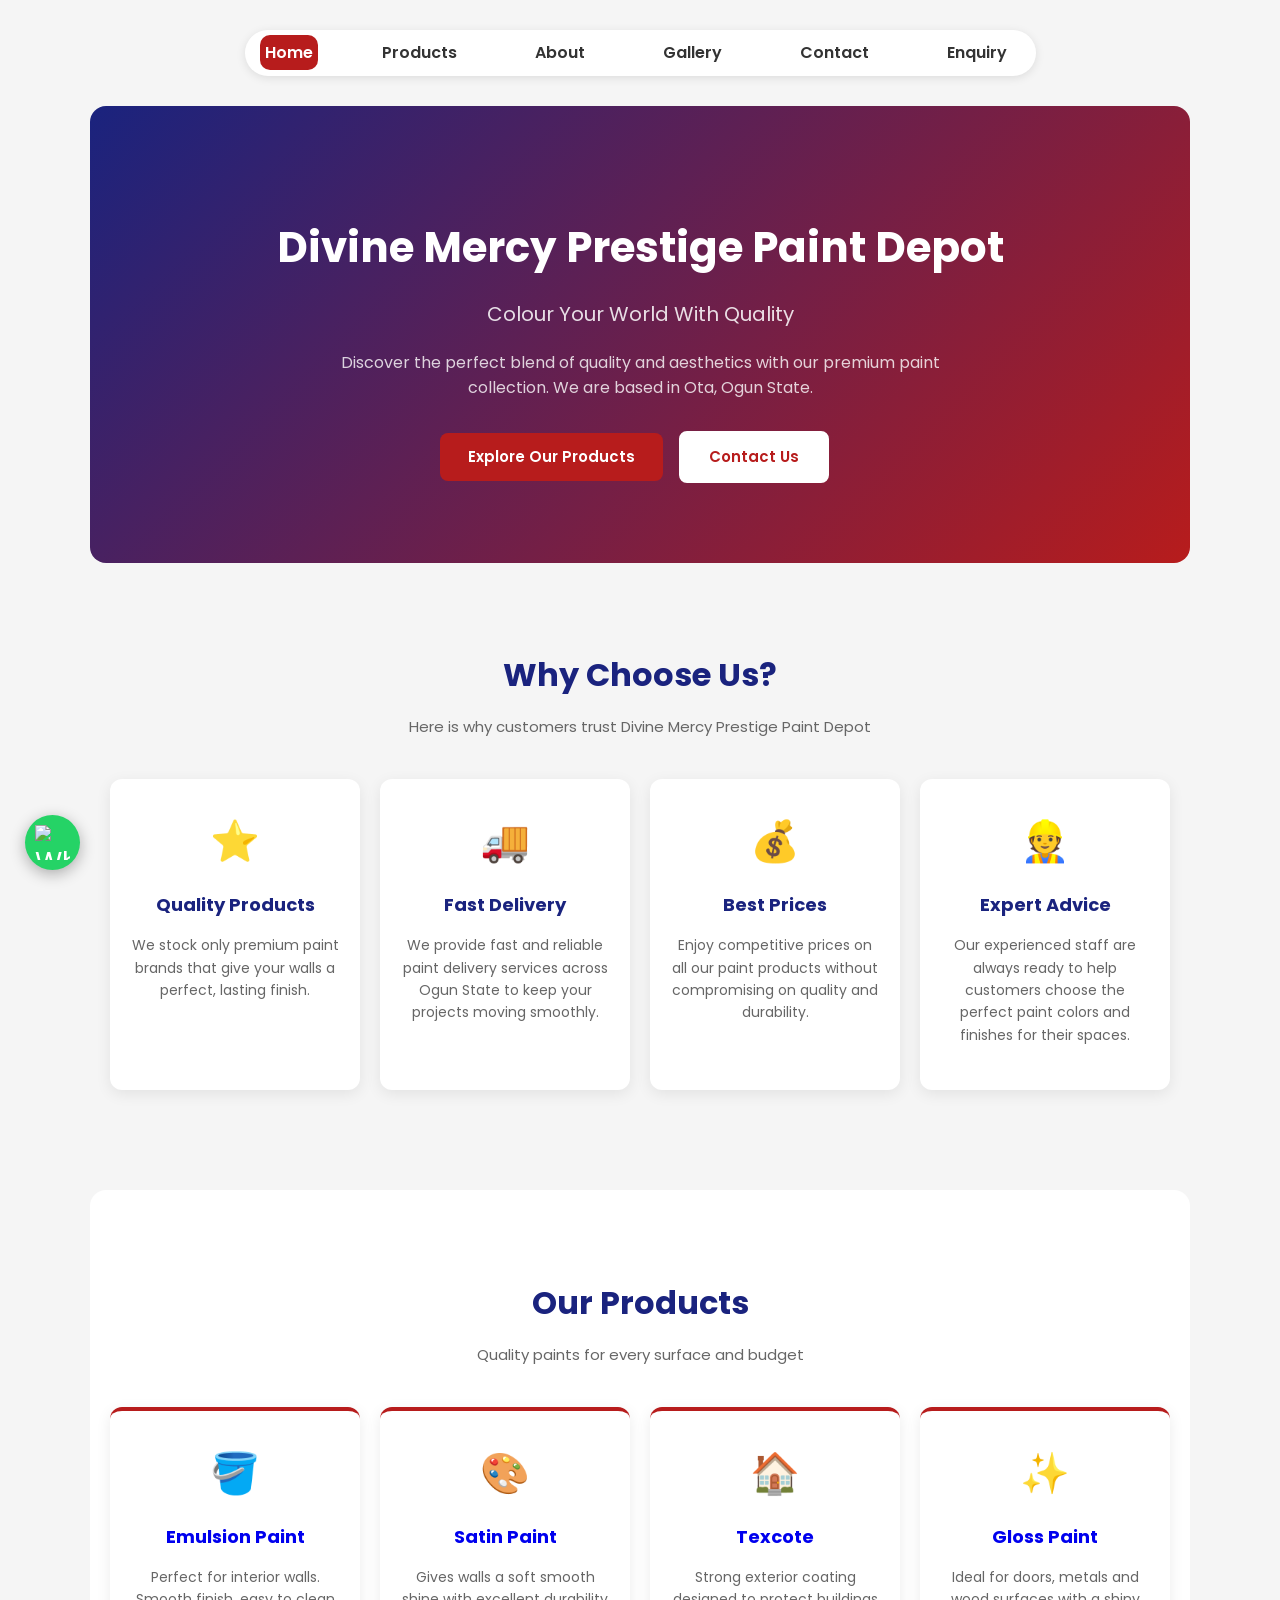
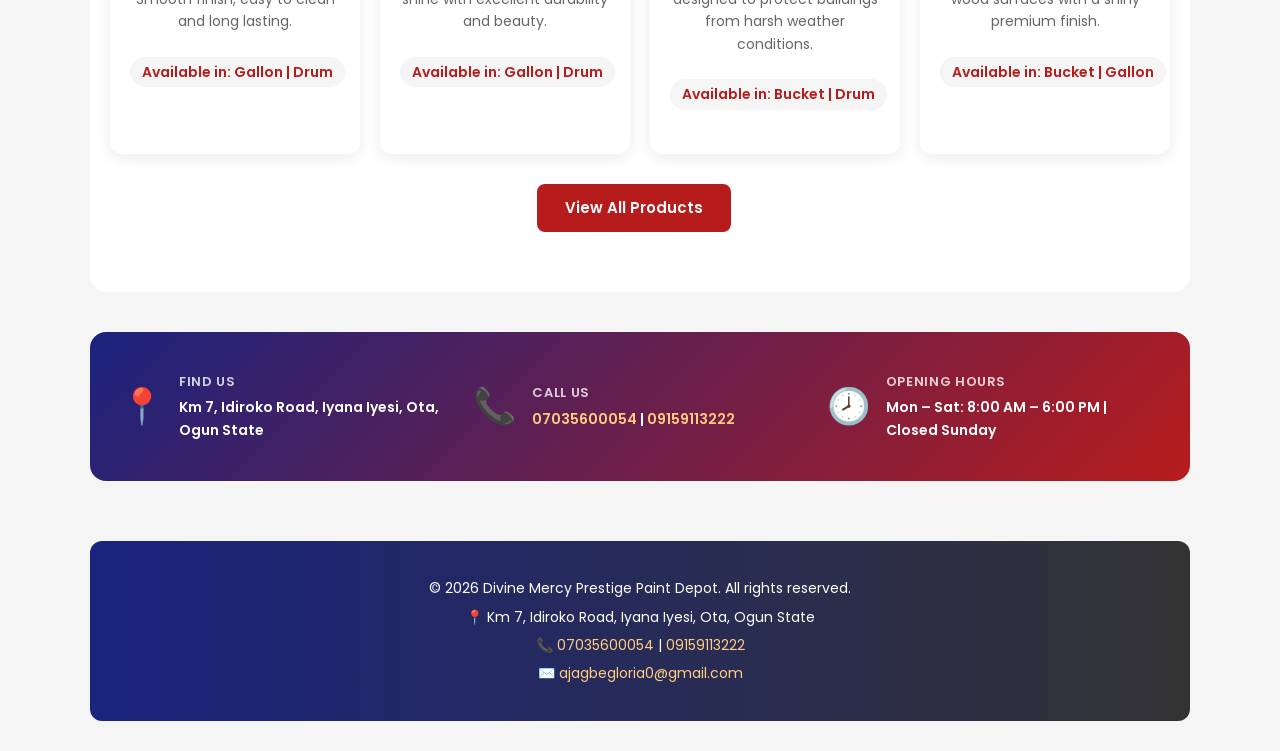
==== index.html @ b2c1b013 "Fix WhatsApp button" ====
<!doctype html>
<html lang="en">
  <head>
    <meta charset="UTF-8" />
    <meta name="viewport" content="width=device-width, initial-scale=1.0" />
    <meta
      name="description"
      content="Premium quality paints and professional painting solutions for homes, offices, and commercial spaces. Explore durable interior and exterior paints, color options, and expert paint services."
    />

    <meta
      name="keywords"
      content="paint company, quality paints, interior paint, exterior paint, wall paint, home painting, paint services, decorative paints, premium coatings, building paints, Nigeria paint store"
    />

    <meta name="author" content="Ajagbe Gideon" />

    <!-- Open Graph / Social Preview -->
    <meta
      property="og:title"
      content="Divine Mercy Prestige Paint Depot | Paint Store in Ota"
    />

    <meta
      property="og:description"
      content="Premium quality paints, professional painting solutions, fast delivery, and expert paint advice in Ota, Ogun State."
    />

    <meta
      property="og:image"
      content="https://www.prestigepaintdepot.com/images/preview.jpg"
    />
    <meta property="og:image:width" content="1200" />
    <meta property="og:image:height" content="630" />

    <meta
      property="og:image:alt"
      content="Divine Mercy Prestige Paint Depot Premium Paints"
    />

    <meta name="twitter:title" content="Premium Paint Store in Ota" />

    <meta
      name="twitter:description"
      content="Quality paints, expert advice and reliable delivery in Ogun State."
    />

    <meta
      name="twitter:image"
      content="https://www.prestigepaintdepot.com/images/preview.jpg"
    />

    <link rel="canonical" href="https://www.prestigepaintdepot.com/" />

    <meta property="og:url" content="https://www.prestigepaintdepot.com" />

    <meta property="og:type" content="website" />

    <meta name="twitter:card" content="summary_large_image" />

    <!-- Google tag (gtag.js) -->
    <script
      async
      src="https://www.googletagmanager.com/gtag/js?id=G-EFVQCXZWYG"
    ></script>
    <script>
      window.dataLayer = window.dataLayer || [];
      function gtag() {
        dataLayer.push(arguments);
      }
      gtag("js", new Date());

      gtag("config", "G-EFVQCXZWYG");
    </script>

    <title>Divine Mercy Prestige Paint Depot | Paint Store in Ota</title>
    <link rel="icon" type="image/png" href="/images/divine-mercy-logo.png" />
    <link rel="apple-touch-icon" href="/images/divine-mercy-logo.png" />
    <link rel="preconnect" href="https://fonts.googleapis.com" />
    <link rel="preconnect" href="https://fonts.gstatic.com" crossorigin />
    <link
      href="https://fonts.googleapis.com/css2?family=Poppins:wght@400;600;700&display=swap"
      rel="stylesheet"
    />
    <link rel="stylesheet" href="styles.css" />
  </head>
  <body>
    <div class="container">
      <header id="header">
        <nav>
          <ul class="nav">
            <li><a href="index.html" class="active">Home</a></li>
            <li><a href="products.html">Products</a></li>
            <li><a href="about.html">About</a></li>
            <li><a href="gallery.html">Gallery</a></li>
            <li><a href="contact.html">Contact</a></li>
            <li><a href="enquiry.html">Enquiry</a></li>
          </ul>
        </nav>
      </header>

      <main>
        <div id="hero">
          <h1>Divine Mercy Prestige Paint Depot</h1>
          <h2>Colour Your World With Quality</h2>
          <p>
            Discover the perfect blend of quality and aesthetics with our
            premium paint collection. We are based in Ota, Ogun State.
          </p>
          <a href="products.html" class="btn">Explore Our Products</a>
          <a href="contact.html" class="btn btn-outline">Contact Us</a>
        </div>

        <!-- Why Choose Us Section -->
        <section id="why-us">
          <h2>Why Choose Us?</h2>
          <p class="section-subtitle">
            Here is why customers trust Divine Mercy Prestige Paint Depot
          </p>

          <div class="cards">
            <div class="card">
              <span class="icon">⭐</span>
              <h3>Quality Products</h3>
              <p>
                We stock only premium paint brands that give your walls a
                perfect, lasting finish.
              </p>
            </div>

            <div class="card">
              <span class="icon">🚚</span>
              <h3>Fast Delivery</h3>
              <p>
                We provide fast and reliable paint delivery services across Ogun
                State to keep your projects moving smoothly.
              </p>
            </div>

            <div class="card">
              <span class="icon">💰</span>
              <h3>Best Prices</h3>
              <p>
                Enjoy competitive prices on all our paint products without
                compromising on quality and durability.
              </p>
            </div>

            <div class="card">
              <span class="icon">👷</span>
              <h3>Expert Advice</h3>
              <p>
                Our experienced staff are always ready to help customers choose
                the perfect paint colors and finishes for their spaces.
              </p>
            </div>
          </div>
        </section>

        <section id="products-preview">
          <h2>Our Products</h2>

          <p class="section-subtitle">
            Quality paints for every surface and budget
          </p>

          <div class="cards">
            <div class="card product-card">
              <span class="icon">🪣</span>
              <h3><a href="products.html#emulsion">Emulsion Paint</a></h3>
              <p>
                Perfect for interior walls. Smooth finish, easy to clean and
                long lasting.
              </p>
              <p class="product-sizes">Available in: Gallon | Drum</p>
            </div>

            <div class="card product-card">
              <span class="icon">🎨</span>
              <h3><a href="products.html#satin">Satin Paint</a></h3>
              <p>
                Gives walls a soft smooth shine with excellent durability and
                beauty.
              </p>
              <p class="product-sizes">Available in: Gallon | Drum</p>
            </div>

            <div class="card product-card">
              <span class="icon">🏠</span>
              <h3><a href="products.html#texcote">Texcote</a></h3>
              <p>
                Strong exterior coating designed to protect buildings from harsh
                weather conditions.
              </p>
              <p class="product-sizes">Available in: Bucket | Drum</p>
            </div>

            <div class="card product-card">
              <span class="icon">✨</span>
              <h3><a href="products.html#gloss">Gloss Paint</a></h3>
              <p>
                Ideal for doors, metals and wood surfaces with a shiny premium
                finish.
              </p>
              <p class="product-sizes">Available in: Bucket | Gallon</p>
            </div>
          </div>

          <div style="text-align: center; margin-top: 30px">
            <a href="products.html" class="btn">View All Products</a>
          </div>
        </section>

        <section id="contact-strip">
          <div class="contact-strip-items">
            <div class="strip-item">
              <span class="icon">📍</span>

              <div>
                <h4>Find Us</h4>
                <p>Km 7, Idiroko Road, Iyana Iyesi, Ota, Ogun State</p>
              </div>
            </div>

            <div class="strip-item">
              <span class="icon">📞</span>

              <div>
                <h4>Call Us</h4>
                <p>
                  <a href="tel:07035600054">07035600054</a> |
                  <a href="tel:09159113222">09159113222</a>
                </p>
              </div>
            </div>

            <div class="strip-item">
              <span class="icon">🕗</span>

              <div>
                <h4>Opening Hours</h4>
                <p>Mon – Sat: 8:00 AM – 6:00 PM | Closed Sunday</p>
              </div>
            </div>
          </div>
        </section>
      </main>

      <footer id="footer">
        <p>
          &copy; 2026 Divine Mercy Prestige Paint Depot. All rights reserved.
        </p>
        <p>📍 Km 7, Idiroko Road, Iyana Iyesi, Ota, Ogun State</p>
        <p>
          📞 <a href="tel:07035600054">07035600054</a> |
          <a href="tel:09159113222">09159113222</a>
        </p>
        <p>
          ✉️
          <a href="mailto:ajagbegloria0@gmail.com">ajagbegloria0@gmail.com</a>
        </p>
      </footer>
    </div>
    <a
      href="https://wa.me/2347035600054?text=Hello,%20I%20want%20to%20make%20an%20enquiry%20about%20your%20paints"
      class="whatsapp-float"
      target="_blank"
    >
      <img src="images/whatsapp.png" alt="WhatsApp" width="35" height="35" />
    </a>
  </body>
</html>
---- styles.css ----
* {
  box-sizing: border-box;
}
html {
  scroll-behavior: smooth;
}
body {
  font-family: "Poppins", Arial, Helvetica, sans-serif;
  font-size: 16px;
  line-height: 1.6;
  margin: 0; /* important! No default margin */
  background-color: #f5f5f5;
  color: #333333;
}
.container {
  max-width: 1100px;
  margin: 0 auto;
}
#header {
  position: sticky;
  top: 15px;
  z-index: 100;
  background-color: #ffffff;
  padding: 10px 15px;
  border-radius: 50px;
  width: fit-content;
  margin: 30px auto;
  box-shadow: 0 2px 10px rgba(0, 0, 0, 0.1);
}
ul.nav {
  display: flex;
  justify-content: space-around;
  align-items: center;
  gap: 50px;
  list-style: none;
  padding: 0;
  margin: 0;
}
ul.nav li a {
  text-decoration: none;
  color: #333333;
  line-height: 1;
  font-weight: 600;
  padding: 6px 14px;
  transition: 0.3s;
}
ul.nav li a:hover {
  background-color: #333333;
  color: white;
  border-radius: 10px;
}
ul.nav li a.active {
  background-color: #b71c1c;
  padding: 6px 5px;
  color: white;
  border-radius: 10px;
}

.btn {
  display: inline-block;
  background-color: #b71c1c;
  color: white;
  padding: 12px 28px;
  border-radius: 8px;
  text-decoration: none;
  font-weight: 600;
  font-size: 15px;
  transition: 0.3s;
  margin-right: 12px;
}

.btn:hover {
  background-color: #880e0e;
  transform: translateY(-2px);
}

/* The outline button — white with red border */
.btn-outline {
  background-color: white;
  color: #b71c1c;
  border: 2px solid white;
}

.btn-outline:hover {
  background-color: transparent;
  color: white;
  border: 2px solid white;
}

#hero {
  text-align: center;
  padding: 80px 20px;
  background: linear-gradient(135deg, #1a237e 0%, #b71c1c 100%);
  border-radius: 16px;
  margin-top: 30px;
  color: white;
}

#hero h1 {
  font-size: 42px;
  margin-bottom: 10px;
  color: white;
}

#hero h2 {
  font-size: 20px;
  font-weight: 400;
  margin-bottom: 20px;
  color: rgba(255, 255, 255, 0.85);
}

#hero p {
  font-size: 16px;
  max-width: 600px;
  margin: 0 auto 30px auto;
  color: rgba(255, 255, 255, 0.8);
}

#footer {
  background: linear-gradient(to right, #1a237e, #333333);
  color: white;
  font-size: 20px;
  text-align: center;
  padding: 30px 20px;
  margin-top: 60px;
  border-radius: 12px;
  margin-bottom: 30px;
}

#footer a {
  color: #ffcc80;
  text-decoration: none;
}

#footer a:hover {
  color: white;
}

#footer p {
  margin: 6px 0;
  font-size: 14px;
}

/* Why Choose Us Section */
#why-us {
  padding: 60px 20px;
  text-align: center;
}

#why-us h2 {
  font-size: 32px;
  color: #1a237e;
  margin-bottom: 10px;
}

.section-subtitle {
  color: #666666;
  font-size: 15px;
  margin-bottom: 40px;
}

/* The flex container holding all 4 cards */
.cards {
  display: flex;
  justify-content: space-between;
  gap: 20px;
  flex-wrap: wrap;
}

/* Each individual card */
.card {
  background-color: white;
  border-radius: 12px;
  padding: 30px 20px;
  flex: 1;
  min-width: 200px;
  box-shadow: 0 4px 15px rgba(0, 0, 0, 0.08);
  transition: 0.3s;
}

.card:hover {
  transform: translateY(-6px);
  box-shadow: 0 8px 25px rgba(0, 0, 0, 0.15);
}

.icon {
  font-size: 40px;
  display: block;
  margin-bottom: 15px;
}

.card h3 {
  font-size: 18px;
  color: #1a237e;
  margin-bottom: 10px;
}

.card p {
  font-size: 14px;
  color: #666666;
  line-height: 1.6;
}

/* Products Preview Section */
#products-preview {
  padding: 60px 20px;
  text-align: center;
  background-color: white;
  border-radius: 16px;
  margin-top: 40px;
}

#products-preview h2 {
  font-size: 32px;
  color: #1a237e;
  margin-bottom: 10px;
}

.product-card {
  border-top: 4px solid #b71c1c;
}
.product-card h3 a {
  text-decoration: none;
}
.product-card h3 a:hover {
  color: #b71c1c;
}

p.product-sizes {
  display: inline-block;
  background-color: #f5f5f5;
  color: #b71c1c;
  font-size: 14px;
  font-weight: 600;
  padding: 4px 12px;
  border-radius: 20px;
  margin-top: 10px;
  white-space: nowrap;
}

/* Contact Strip */
#contact-strip {
  background: linear-gradient(135deg, #1a237e 0%, #b71c1c 100%);
  border-radius: 16px;
  padding: 40px 30px;
  margin-top: 40px;
}

.contact-strip-items {
  display: flex;
  justify-content: space-between;
  align-items: center;
  gap: 20px;
  flex-wrap: wrap;
}

.strip-item {
  display: flex;
  align-items: center;
  gap: 15px;
  flex: 1;
  min-width: 200px;
}

.strip-item .icon {
  font-size: 35px;
  margin-bottom: 0;
}

.strip-item h4 {
  color: rgba(255, 255, 255, 0.8);
  font-size: 13px;
  font-weight: 600;
  text-transform: uppercase;
  letter-spacing: 0.05em;
  margin: 0 0 4px 0;
}

.strip-item p {
  color: white;
  font-size: 14px;
  margin: 0;
  font-weight: 600;
}

.strip-item a {
  color: #ffcc80;
  text-decoration: none;
}

.strip-item a:hover {
  color: white;
}

/* Products.html */
/* Page Hero — used on all inner pages */
#page-hero {
  background: linear-gradient(135deg, #1a237e 0%, #b71c1c 100%);
  border-radius: 16px;
  padding: 60px 20px;
  text-align: center;
  margin-top: 30px;
  margin-bottom: 40px;
}

#page-hero h1 {
  color: white;
  font-size: 36px;
  margin-bottom: 10px;
}

#page-hero p {
  color: rgba(255, 255, 255, 0.85);
  font-size: 16px;
}

/* Product Section headings */
.product-section {
  margin-bottom: 50px;
}

.product-section h2 {
  font-size: 26px;
  color: #1a237e;
  border-left: 5px solid #b71c1c;
  padding-left: 12px;
  margin-bottom: 8px;
  background: none;
}

/* About Page */
#about-content {
  display: flex;
  gap: 40px;
  padding: 40px 20px;
  flex-wrap: wrap;
}

.about-text {
  flex: 2;
  min-width: 280px;
}

.about-text h2 {
  font-size: 22px;
  color: #1a237e;
  border-left: 5px solid #b71c1c;
  padding-left: 12px;
  margin-bottom: 10px;
  margin-top: 30px;
  background: none;
}

.about-text h2:first-child {
  margin-top: 0;
}

.about-text p {
  color: #555555;
  line-height: 1.8;
  margin-bottom: 15px;
}

.about-info {
  flex: 1;
  min-width: 250px;
  background: white;
  border-radius: 12px;
  padding: 30px;
  box-shadow: 0 4px 15px rgba(0, 0, 0, 0.08);
  border-top: 4px solid #b71c1c;
  height: fit-content;
}
.about-info:hover {
  transform: translateY(-5px);
  transition: 0.3s;
  box-shadow: 0 4px 25px rgba(0, 0, 0, 0.15);
}
.about-info h2 {
  font-size: 20px;
  color: #1a237e;
  margin-bottom: 20px;
  background: none;
  border: none;
  padding: 0;
}

.about-info ul {
  list-style: none;
  padding: 0;
}

.about-info ul li {
  padding: 12px 0;
  border-bottom: 1px solid #f0f0f0;
  font-size: 14px;
  color: #444444;
  line-height: 1.6;
}

.about-info ul li:last-child {
  border-bottom: none;
}

.about-badge {
  background: linear-gradient(135deg, #1a237e 0%, #b71c1c 100%);
  color: white;
  border-radius: 12px;
  padding: 24px;
  text-align: center;
  margin: 30px 0;
}
.about-badge:hover {
  transform: translateY(-5px);
  transition: 0.3s;
  box-shadow: 0 4px 25px rgba(0, 0, 0, 0.15);
}

.about-badge span {
  font-size: 40px;
  display: block;
  margin-bottom: 10px;
}

.about-badge h3 {
  font-size: 22px;
  color: white;
  margin-bottom: 8px;
}

.about-badge p {
  color: rgba(255, 255, 255, 0.85);
  font-size: 14px;
  margin: 0;
}

/* Gallery Page */
#gallery-grid {
  padding: 40px 20px;
}

.gallery-images {
  display: grid;
  grid-template-columns: repeat(3, 1fr);
  gap: 20px;
}

.gallery-item {
  width: 100%;
  margin: 0;
  border-radius: 12px;
  overflow: hidden;
  box-shadow: 0 4px 15px rgba(0, 0, 0, 0.1);
  background: white;
}

.gallery-item:hover {
  transform: translateY(-5px);
  transition: 0.3s;
  box-shadow: 0 8px 25px rgba(0, 0, 0, 0.15);
}

.gallery-item img {
  width: 100%;
  height: 250px;
  object-fit: cover;
  display: block;
}

.gallery-item figcaption {
  text-align: center;
  padding: 12px;
  font-size: 14px;
  font-weight: 600;
  color: #1a237e;
}

/* Contact Page */
#contact-content {
  display: flex;
  gap: 40px;
  padding: 40px 20px;
  flex-wrap: wrap;
}

.contact-details {
  flex: 1;
  min-width: 280px;
}

.contact-details h2 {
  font-size: 24px;
  color: #1a237e;
  border-left: 5px solid #b71c1c;
  padding-left: 12px;
  margin-bottom: 25px;
  background: none;
}

.contact-item {
  background: white;
  border-radius: 10px;
  padding: 16px 20px;
  margin-bottom: 16px;
  box-shadow: 0 2px 10px rgba(0, 0, 0, 0.06);
  border-left: 4px solid #b71c1c;
}

.contact-item h3 {
  font-size: 15px;
  color: #1a237e;
  margin-bottom: 6px;
}

.contact-item p {
  font-size: 14px;
  color: #555555;
  margin: 0;
  line-height: 1.8;
}

.contact-item a {
  color: #b71c1c;
  text-decoration: none;
  font-weight: 600;
}

.contact-item a:hover {
  color: #1a237e;
}

.contact-map {
  flex: 1;
  min-width: 280px;
}

.contact-map h2 {
  font-size: 24px;
  color: #1a237e;
  border-left: 5px solid #b71c1c;
  padding-left: 12px;
  margin-bottom: 25px;
  background: none;
}

.contact-map iframe {
  width: 100%;
  height: 400px;
  border-radius: 12px;
  box-shadow: 0 4px 15px rgba(0, 0, 0, 0.1);
}

/* Enquiry Form */
#enquiry-form {
  max-width: 650px;
  margin: 0 auto;
  background: white;
  padding: 40px;
  border-radius: 16px;
  box-shadow: 0 4px 20px rgba(0, 0, 0, 0.08);
  margin-bottom: 60px;
}

.form-group {
  margin-bottom: 20px;
}

.form-group label {
  display: block;
  font-weight: 600;
  color: #1a237e;
  margin-bottom: 6px;
  font-size: 14px;
}

.form-group input,
.form-group select,
.form-group textarea {
  width: 100%;
  padding: 12px 16px;
  border: 1px solid #dddddd;
  border-radius: 8px;
  font-family: "Poppins", Arial, sans-serif;
  font-size: 14px;
  color: #333333;
  background-color: #f9f9f9;
  box-sizing: border-box;
  transition: 0.3s;
}

.form-group input:focus,
.form-group select:focus,
.form-group textarea:focus {
  outline: none;
  border: 2px solid #b71c1c;
  background-color: white;
}

.form-group input:hover,
.form-group select:hover,
.form-group textarea:hover {
  border-color: #888888;
}

.form-group textarea {
  resize: vertical;
}

#enquiry-form .btn {
  width: 100%;
  text-align: center;
  padding: 14px;
  font-size: 16px;
  border: none;
  cursor: pointer;
}

#enquiry-form .btn:hover {
  background-color: #880e0e;
  transition: 0.3s;
  transform: translateY(-2px);
}

/* WhatsApp floating button */
.whatsapp-float {
  position: fixed;
  bottom: 30px;
  left: 25px;
  background-color: #25d366;
  color: white;
  width: 55px;
  height: 55px;
  border-radius: 50%;
  display: flex;
  align-items: center;
  justify-content: center;
  font-size: 28px;
  box-shadow: 0 4px 15px rgba(0, 0, 0, 0.3);
  z-index: 999;
  text-decoration: none;
  transition: 0.3s;
}

.whatsapp-float:hover {
  transform: scale(1.1);
  background-color: #128c7e;
}
@media (min-width: 700px) {
  .container {
    width: 90%;
  }
}

/* ================================
   RESPONSIVE DESIGN — MOBILE
   Applies when screen is 768px 
   or smaller (tablets and phones)
================================ */

@media (max-width: 900px) {
  .cards {
    flex-wrap: wrap;
  }

  .card {
    flex: 1 1 calc(50% - 20px);
    min-width: unset;
  }
}

@media (max-width: 1024px) {
  .cards {
    flex-wrap: wrap;
  }

  .card {
    flex: 1 1 calc(50% - 20px);
    min-width: unset;
  }
}

@media (max-width: 768px) {

  /* Cards stack vertically on mobile */
.cards {
  flex-direction: column;
}
  /* Container — add side padding */
  .container {
    padding: 0 12px;
  }

  /* Header — make it full width on mobile */
  #header {
    width: 100%;
    padding: 8px 12px;
    border-radius: 30px;
    margin: 12px auto;
    top: 8px;
    box-sizing: border-box;
  }

  /* Nav — smaller gap between links */
  ul.nav {
    gap: 0px;
    justify-content: space-between;
  }

  ul.nav li a {
    font-size: 11px;
    padding: 5px 6px;
  }

  /* Hero — smaller padding and font */
  #hero {
    padding: 50px 20px;
    margin-top: 16px;
  }

  #hero h1 {
    font-size: 26px;
  }

  #hero h2 {
    font-size: 16px;
  }

  #hero p {
    font-size: 14px;
  }

  /* Buttons stack on mobile */
  #hero .btn {
    display: block;
    width: 100%;
    text-align: center;
    margin-right: 0;
    margin-bottom: 10px;
  }

  /* Cards stack vertically on mobile */
  .cards {
    flex-direction: column;
  }

  .card {
    min-width: unset;
    width: 100%;
  }

  /* Page hero smaller on mobile */
  #page-hero {
    padding: 40px 16px;
  }

  #page-hero h1 {
    font-size: 26px;
  }

  /* About content stacks on mobile */
  #about-content {
    flex-direction: column;
    padding: 20px 0;
  }

  /* Contact content stacks on mobile */
  #contact-content {
    flex-direction: column;
    padding: 20px 0;
  }

  /* Contact strip stacks on mobile */
  .contact-strip-items {
    flex-direction: column;
    gap: 24px;
  }

  /* Gallery stacks on mobile */
  .gallery-item {
    max-width: 100%;
  }

  /* Products preview stacks */
  #products-preview {
    padding: 40px 16px;
  }

  /* Footer smaller text */
  #footer {
    font-size: 13px;
    padding: 20px 16px;
    margin-bottom: 16px;
  }
}

@media (max-width: 390px) {
  ul.nav li a {
    font-size: 10px;
    padding: 4px 6px;
  }
}
.gallery-images {
  display: grid;
  grid-template-columns: repeat(3, 1fr);
  gap: 20px;
}

@media (max-width: 900px) {
  .gallery-images {
    grid-template-columns: repeat(2, 1fr);
  }
}

@media (max-width: 600px) {
  .gallery-images {
    grid-template-columns: 1fr;
  }
}
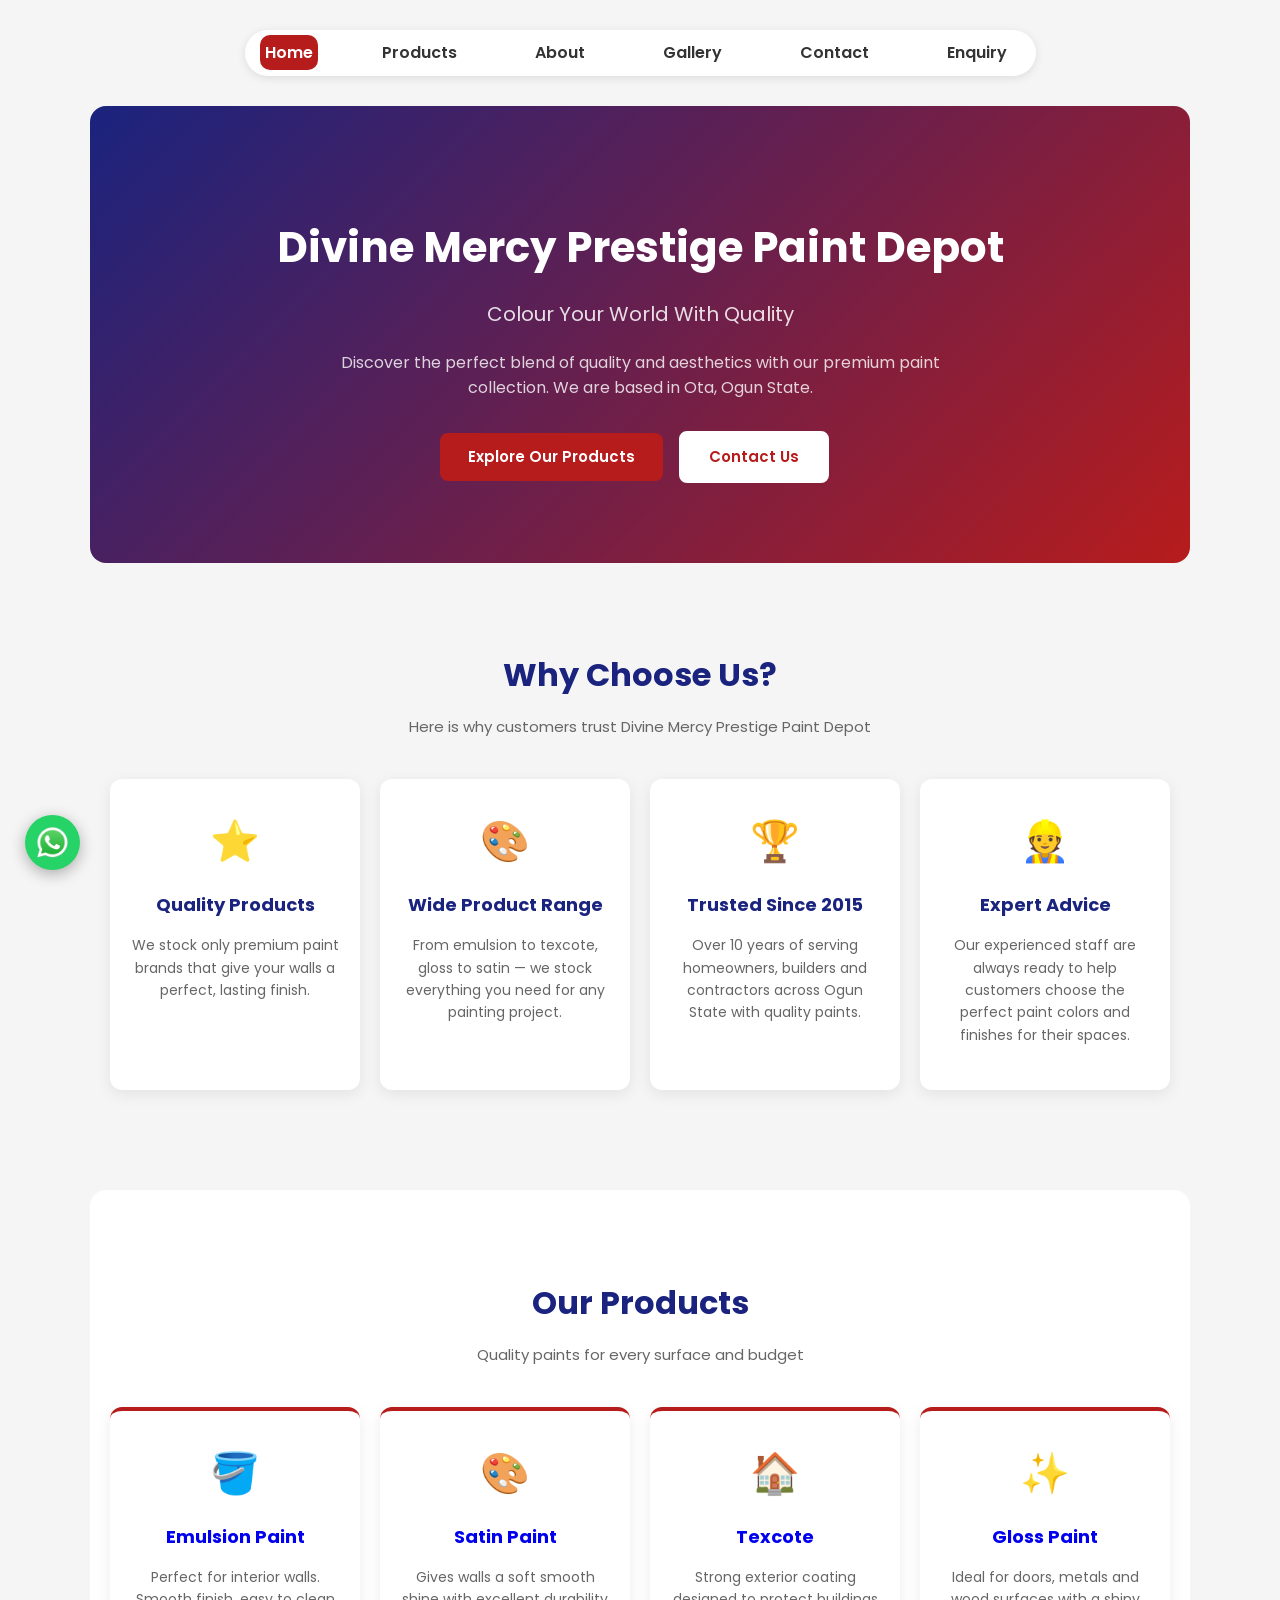
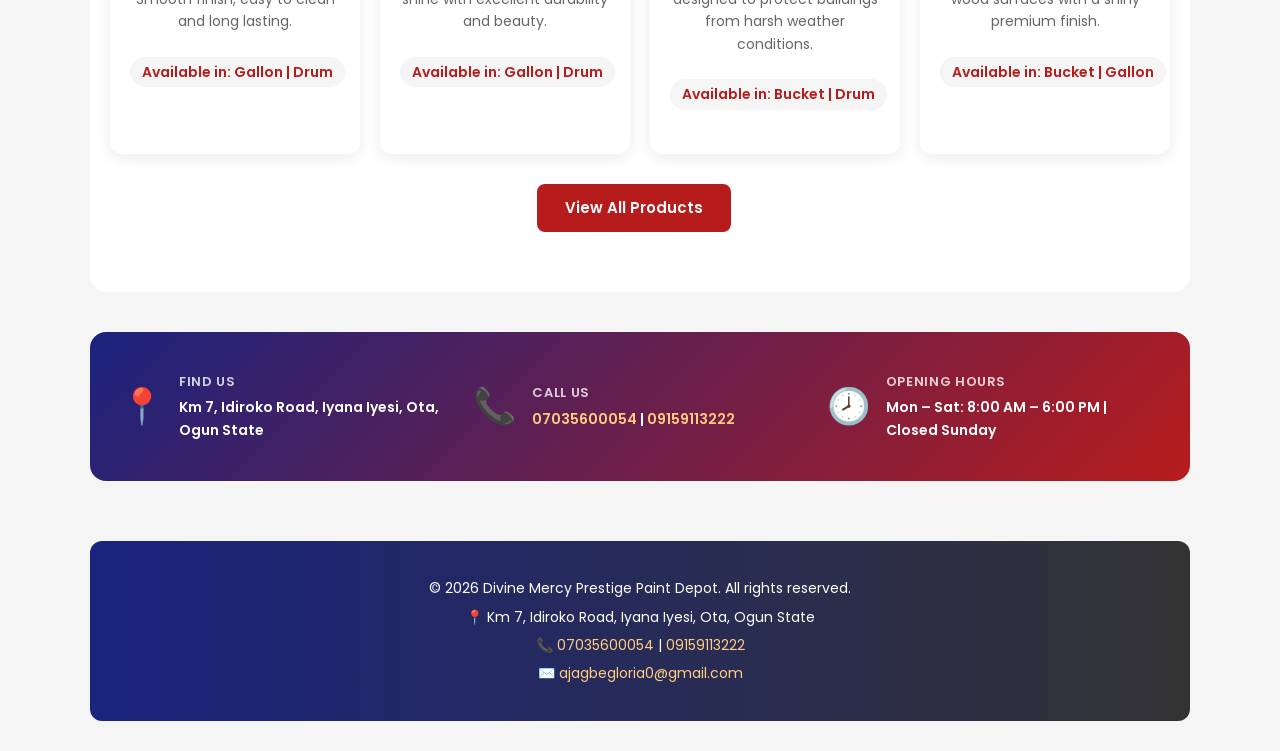
==== commit 5d7c7005: "Update Why Choose Us section" ====
--- a/index.html
+++ b/index.html
@@ -129,20 +129,20 @@
             </div>
 
             <div class="card">
-              <span class="icon">🚚</span>
-              <h3>Fast Delivery</h3>
-              <p>
-                We provide fast and reliable paint delivery services across Ogun
-                State to keep your projects moving smoothly.
-              </p>
-            </div>
-
-            <div class="card">
-              <span class="icon">💰</span>
-              <h3>Best Prices</h3>
-              <p>
-                Enjoy competitive prices on all our paint products without
-                compromising on quality and durability.
+              <span class="icon">🎨</span>
+              <h3>Wide Product Range</h3>
+              <p>
+                From emulsion to texcote, gloss to satin — we stock everything
+                you need for any painting project.
+              </p>
+            </div>
+
+            <div class="card">
+              <span class="icon">🏆</span>
+              <h3>Trusted Since 2015</h3>
+              <p>
+                Over 10 years of serving homeowners, builders and contractors
+                across Ogun State with quality paints.
               </p>
             </div>
 
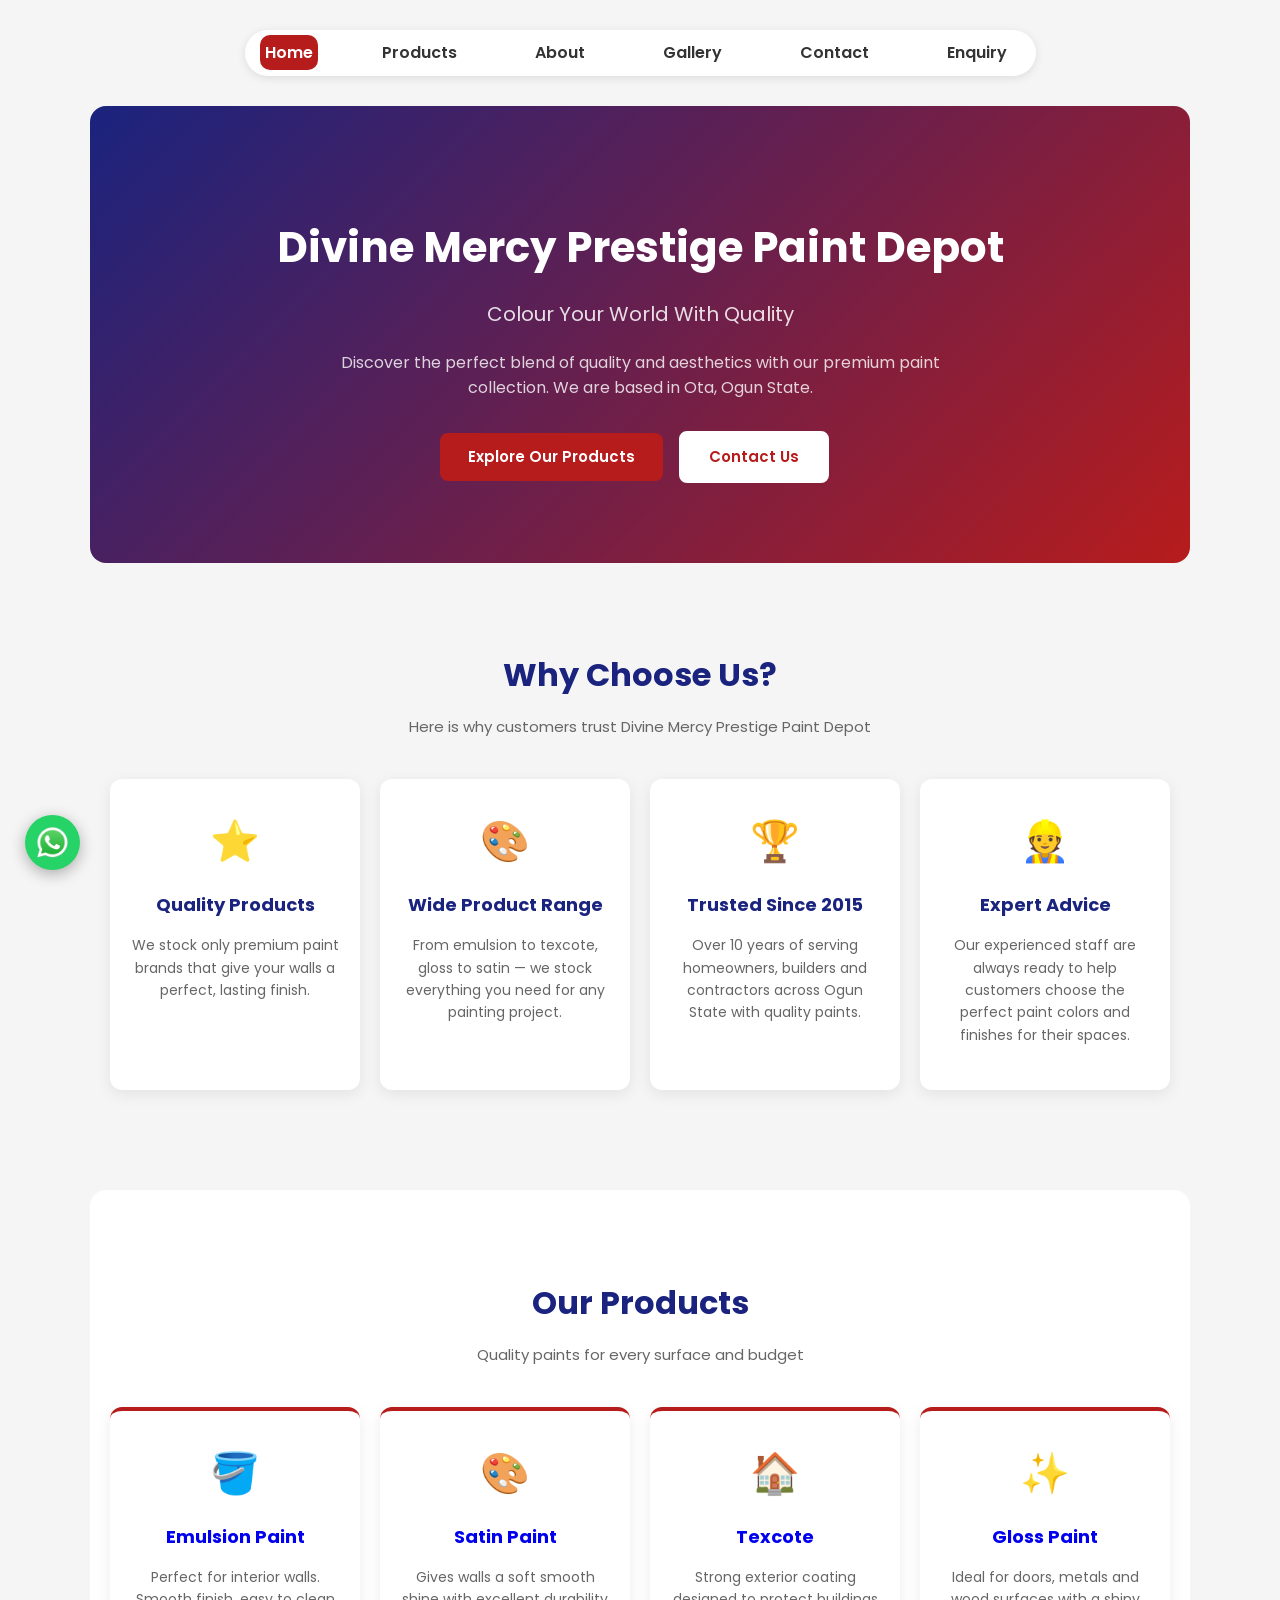
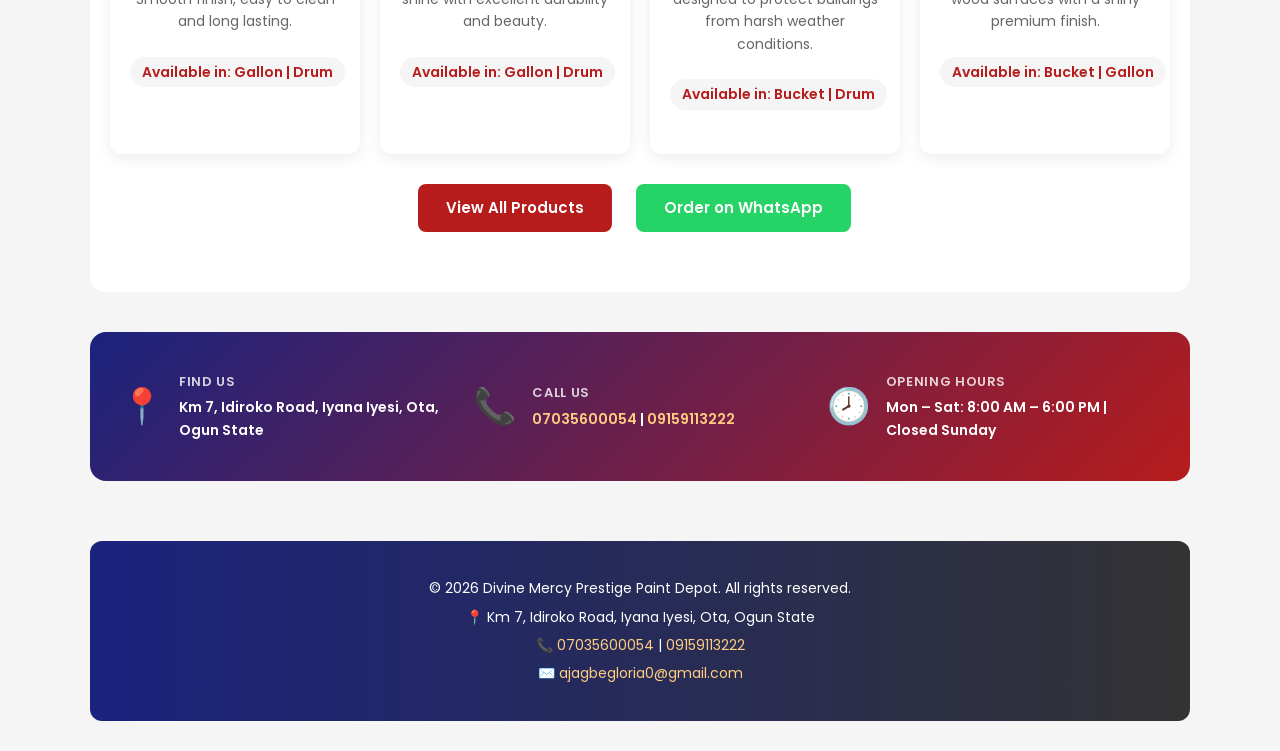
==== commit 5852429e: "Add WhatsApp order button to products section" ====
--- a/index.html
+++ b/index.html
@@ -206,8 +206,13 @@
             </div>
           </div>
 
-          <div style="text-align: center; margin-top: 30px">
+          <div class="products-cta">
             <a href="products.html" class="btn">View All Products</a>
+            <a
+              href="https://wa.me/2347035600054?text=Hello,%20I%20want%20to%20order%20a%20paint%20product"
+              class="btn btn-whatsapp"
+              >Order on WhatsApp</a
+            >
           </div>
         </section>
 
--- a/styles.css
+++ b/styles.css
@@ -199,6 +199,24 @@
   font-size: 14px;
   color: #666666;
   line-height: 1.6;
+}
+
+.products-cta {
+  display: flex;
+  justify-content: center;
+  gap: 12px;
+  flex-wrap: wrap;
+  margin-top: 30px;
+}
+
+.btn-whatsapp {
+  background-color: #25d366;
+  color: white;
+  border: none;
+}
+
+.btn-whatsapp:hover {
+  background-color: #128c7e;
 }
 
 /* Products Preview Section */
@@ -680,11 +698,10 @@
 }
 
 @media (max-width: 768px) {
-
   /* Cards stack vertically on mobile */
-.cards {
-  flex-direction: column;
-}
+  .cards {
+    flex-direction: column;
+  }
   /* Container — add side padding */
   .container {
     padding: 0 12px;
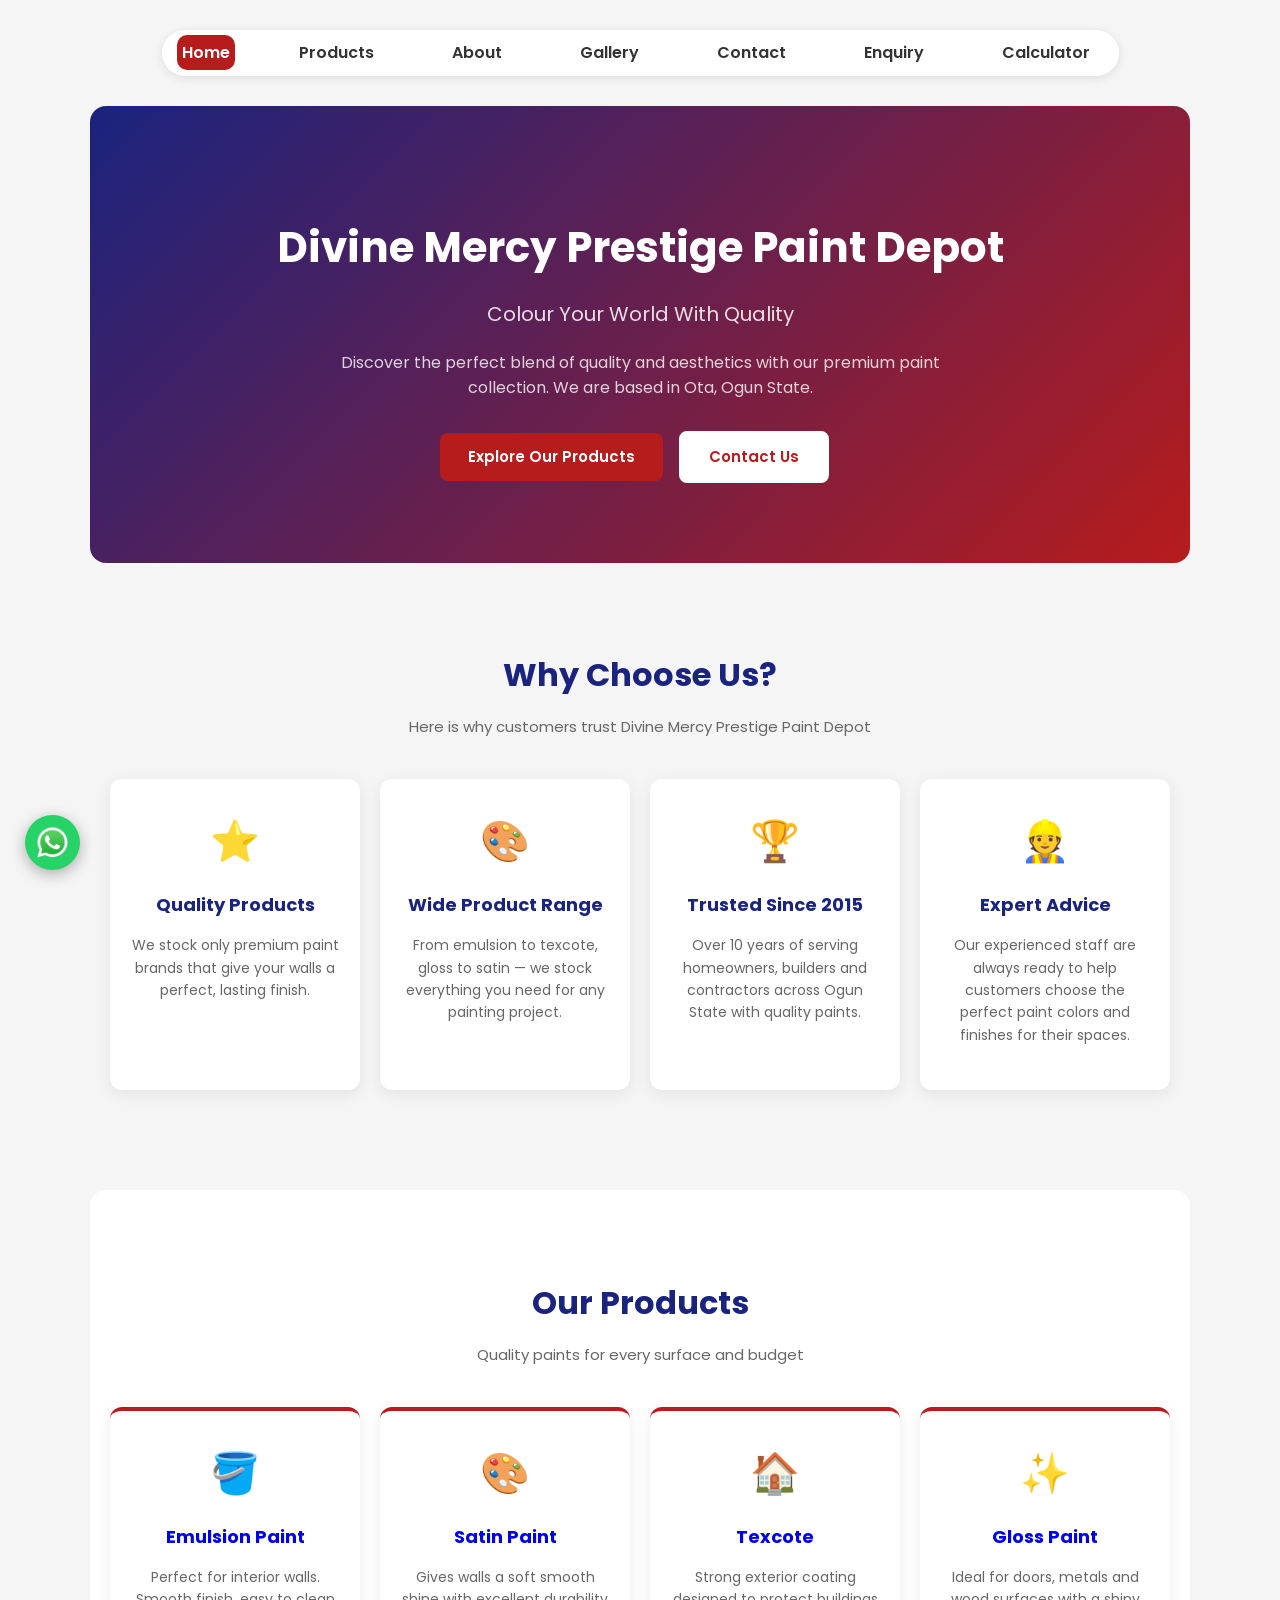
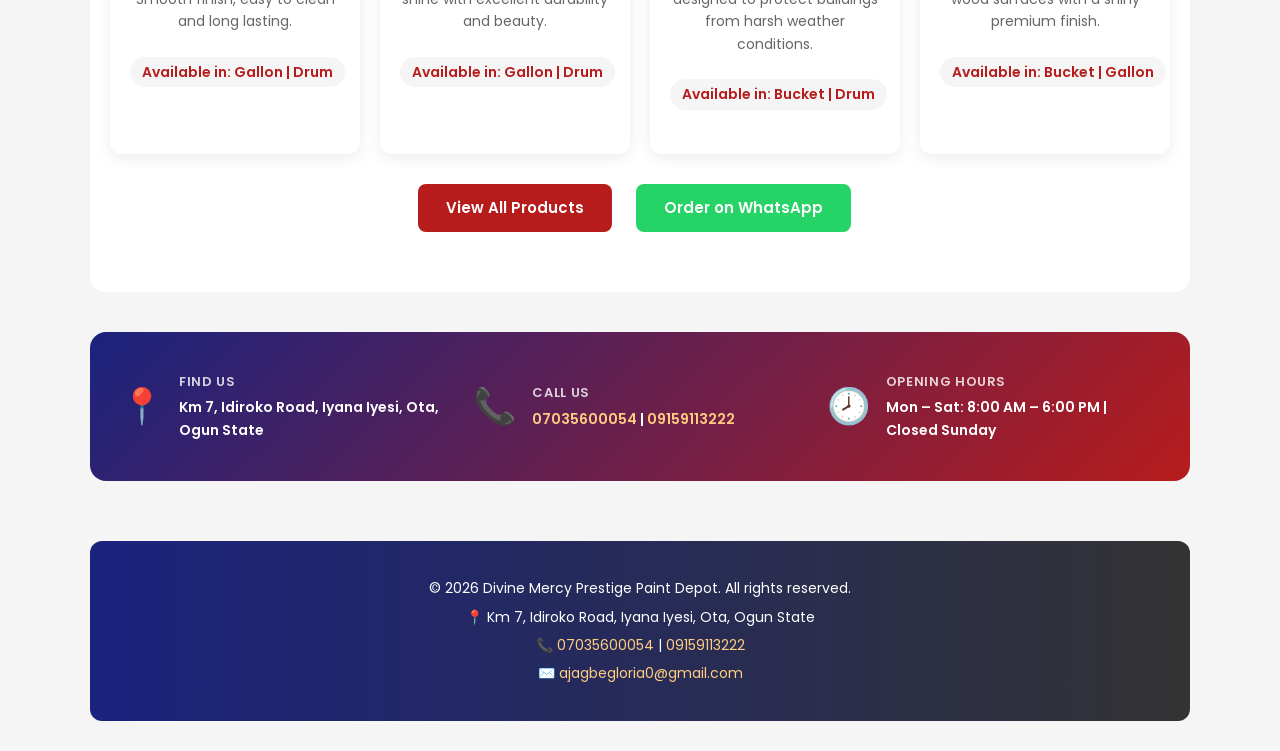
==== commit 98387e6b: "Addded Calculator and updated sitmap" ====
--- a/index.html
+++ b/index.html
@@ -82,6 +82,25 @@
       href="https://fonts.googleapis.com/css2?family=Poppins:wght@400;600;700&display=swap"
       rel="stylesheet"
     />
+
+    <script type="application/ld+json">
+      {
+        "@context": "https://schema.org",
+        "@type": "HomeAndConstructionBusiness",
+        "name": "Divine Mercy Prestige Paint Depot",
+        "url": "https://prestigepaintdepot.com",
+        "logo": "https://prestigepaintdepot.com/images/divine-mercy-logo.png",
+        "image": "https://prestigepaintdepot.com/images/preview.jpg",
+        "telephone": "+2347035600054",
+        "email": "ajagbegloria0@gmail.com",
+        "address": {
+          "@type": "PostalAddress",
+          "addressCountry": "NG"
+        },
+        "description": "Premium quality paints, coatings, and painting accessories for homes, offices, and commercial projects in Nigeria.",
+        "sameAs": []
+      }
+    </script>
     <link rel="stylesheet" href="styles.css" />
   </head>
   <body>
@@ -95,6 +114,7 @@
             <li><a href="gallery.html">Gallery</a></li>
             <li><a href="contact.html">Contact</a></li>
             <li><a href="enquiry.html">Enquiry</a></li>
+            <li><a href="calculator.html">Calculator</a></li>
           </ul>
         </nav>
       </header>
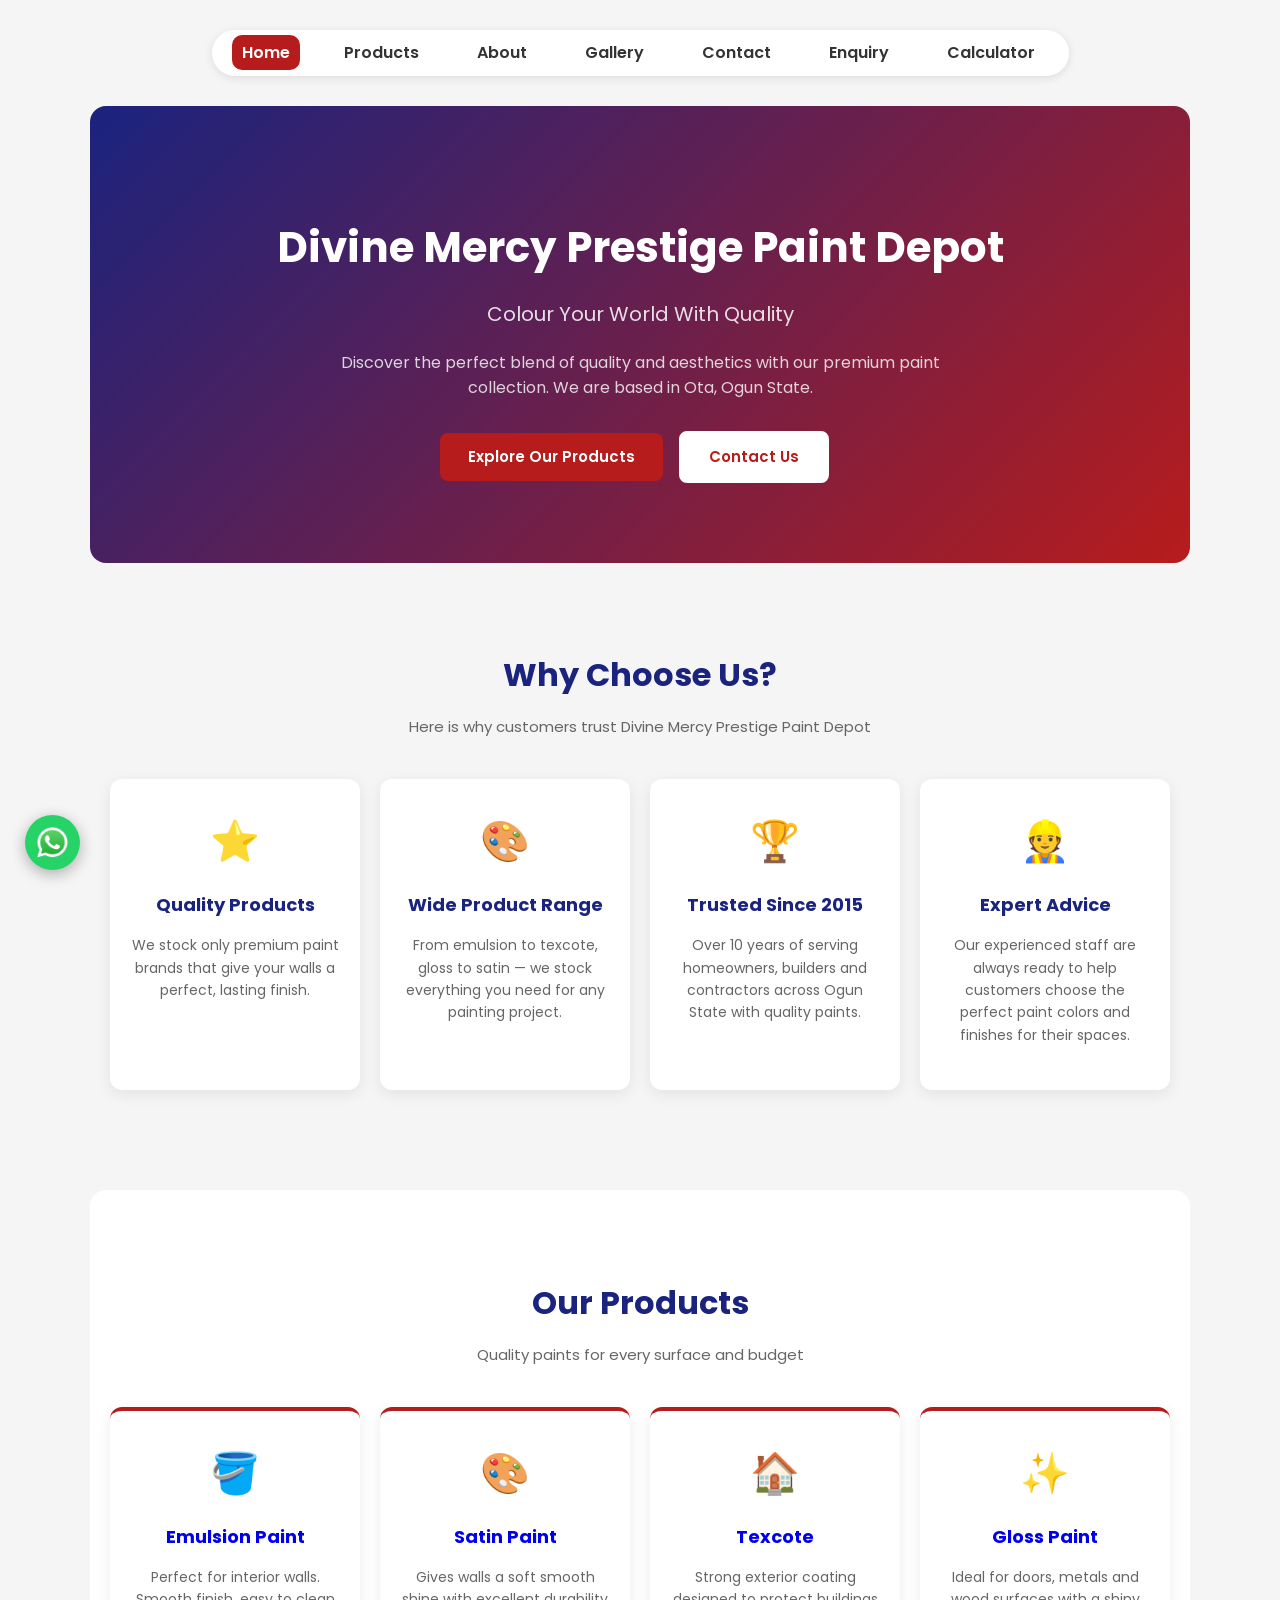
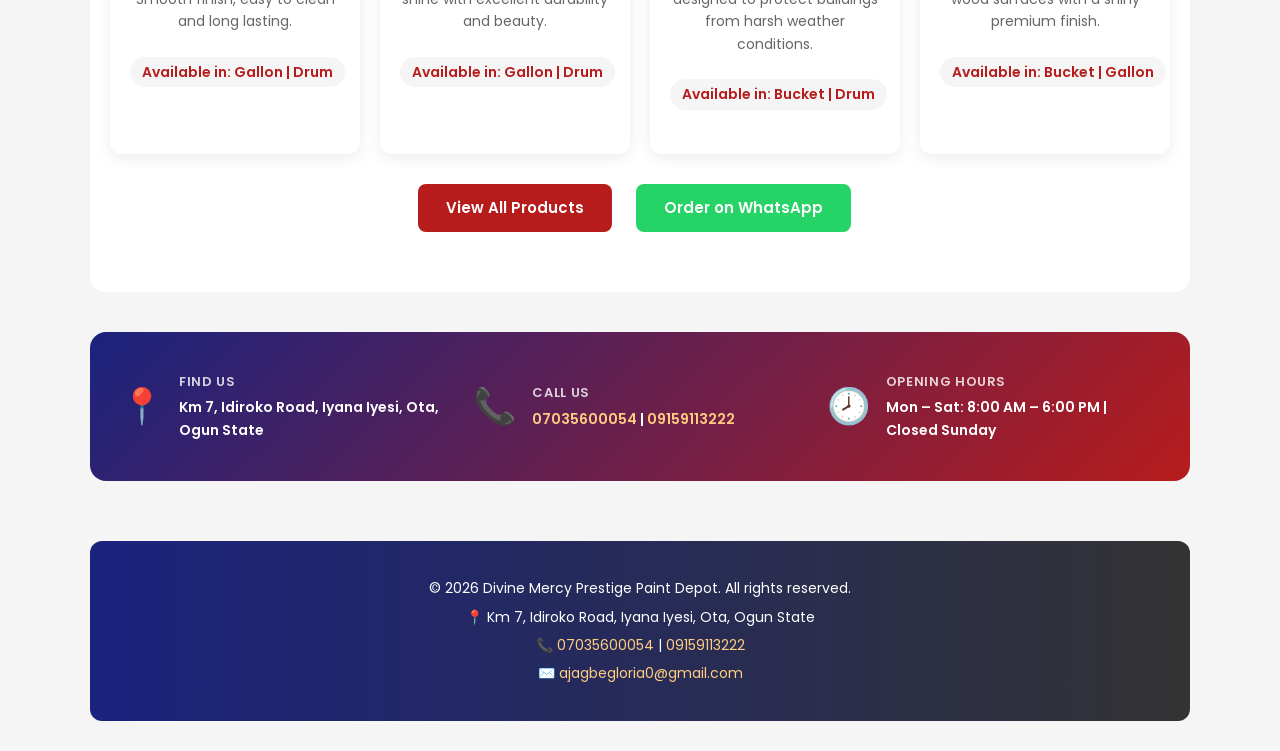
==== commit 83ddd726: "Corrected all errors" ====
--- a/index.html
+++ b/index.html
@@ -107,6 +107,17 @@
     <div class="container">
       <header id="header">
         <nav>
+          <span class="nav-brand">🎨 Divine Mercy </span>
+          <button
+            class="nav-toggle"
+            id="nav-toggle"
+            aria-label="Open menu"
+            aria-expanded="false"
+          >
+            <span></span>
+            <span></span>
+            <span></span>
+          </button>
           <ul class="nav">
             <li><a href="index.html" class="active">Home</a></li>
             <li><a href="products.html">Products</a></li>
@@ -293,5 +304,6 @@
     >
       <img src="images/whatsapp.png" alt="WhatsApp" width="35" height="35" />
     </a>
+    <script src="nav.js" defer></script>
   </body>
 </html>
--- a/styles.css
+++ b/styles.css
@@ -21,17 +21,79 @@
   top: 15px;
   z-index: 100;
   background-color: #ffffff;
-  padding: 10px 15px;
+  padding: 10px 20px;
   border-radius: 50px;
   width: fit-content;
   margin: 30px auto;
   box-shadow: 0 2px 10px rgba(0, 0, 0, 0.1);
 }
+
+nav {
+  display: flex;
+  align-items: center;
+  gap: 20px;
+}
+
+/* Brand name — hidden on desktop */
+.nav-brand {
+  display: none;
+  font-size: 13px;
+  font-weight: 700;
+  color: #b71c1c;
+  white-space: nowrap;
+  text-decoration: none;
+  flex: 1;
+}
+
+/* Hamburger button — hidden on desktop */
+.nav-toggle {
+  display: none;
+  flex-direction: column;
+  justify-content: center;
+  align-items: center;
+  gap: 5px;
+  width: 36px;
+  height: 36px;
+  background: none;
+  border: none;
+  cursor: pointer;
+  padding: 0;
+  border-radius: 8px;
+  transition: background 0.2s;
+  flex-shrink: 0;
+}
+
+.nav-toggle:hover {
+  background: transparent;
+}
+
+.nav-toggle span {
+  display: block;
+  width: 20px;
+  height: 1.5px;
+  background-color: #333333;
+  border-radius: 2px;
+  transition:
+    transform 0.3s,
+    opacity 0.3s;
+}
+
+/* Animate to X */
+.nav-toggle.open span:nth-child(1) {
+  transform: translateY(7px) rotate(45deg);
+}
+.nav-toggle.open span:nth-child(2) {
+  opacity: 0;
+}
+.nav-toggle.open span:nth-child(3) {
+  transform: translateY(-7px) rotate(-45deg);
+}
+
 ul.nav {
   display: flex;
   justify-content: space-around;
   align-items: center;
-  gap: 50px;
+  gap: 30px;
   list-style: none;
   padding: 0;
   margin: 0;
@@ -51,7 +113,7 @@
 }
 ul.nav li a.active {
   background-color: #b71c1c;
-  padding: 6px 5px;
+  padding: 6px 10px;
   color: white;
   border-radius: 10px;
 }
@@ -707,25 +769,62 @@
     padding: 0 12px;
   }
 
-  /* Header — make it full width on mobile */
+  /* Header — full width bar */
   #header {
-    width: 100%;
-    padding: 8px 12px;
-    border-radius: 30px;
+    backdrop-filter: blur(20px);
+    -webkit-backdrop-filter: blur(20px);
+    width: calc(100% - 24px);
+    padding: 12px 16px;
+    border-radius: 16px;
     margin: 12px auto;
     top: 8px;
     box-sizing: border-box;
   }
 
-  /* Nav — smaller gap between links */
+  .nav-brand {
+    display: block;
+  }
+
+  .nav-toggle {
+    display: flex;
+  }
+
   ul.nav {
-    gap: 0px;
-    justify-content: space-between;
+    display: none;
+    flex-direction: column;
+    align-items: stretch;
+    gap: 2px;
+    position: absolute;
+    top: calc(100% + 8px);
+    left: 0;
+    right: 0;
+    background: white;
+    border-radius: 16px;
+    box-shadow: 0 8px 30px rgba(0, 0, 0, 0.15);
+    padding: 10px 8px;
+    z-index: 200;
+  }
+
+  ul.nav.open {
+    display: flex;
+  }
+
+  ul.nav li {
+    width: 100%;
   }
 
   ul.nav li a {
-    font-size: 11px;
-    padding: 5px 6px;
+    display: block;
+    width: 100%;
+    font-size: 15px;
+    padding: 11px 16px;
+    border-radius: 10px;
+    box-sizing: border-box;
+  }
+
+  ul.nav li a:hover {
+    background-color: #f5f5f5;
+    color: #333;
   }
 
   /* Hero — smaller padding and font */
@@ -810,12 +909,7 @@
   }
 }
 
-@media (max-width: 390px) {
-  ul.nav li a {
-    font-size: 10px;
-    padding: 4px 6px;
-  }
-}
+/* 390px nav override removed — hamburger handles all small screens */
 .gallery-images {
   display: grid;
   grid-template-columns: repeat(3, 1fr);
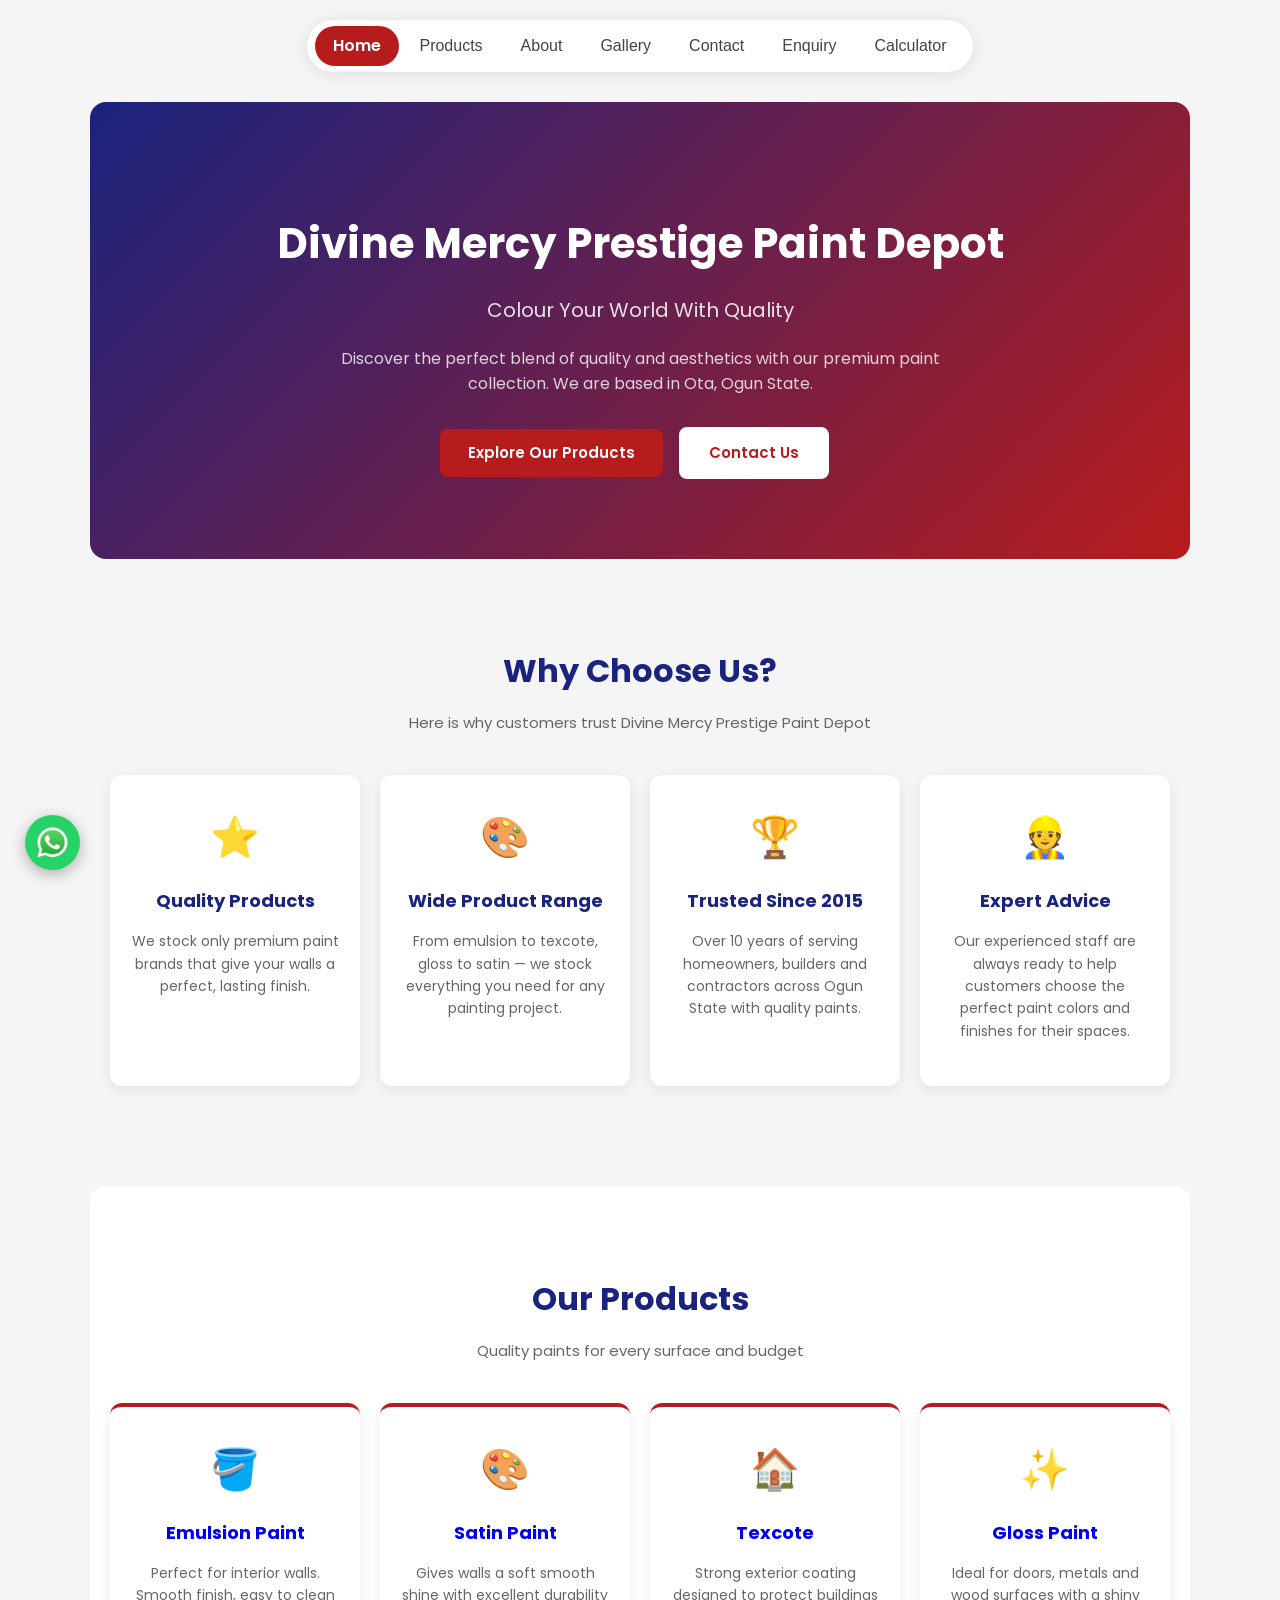
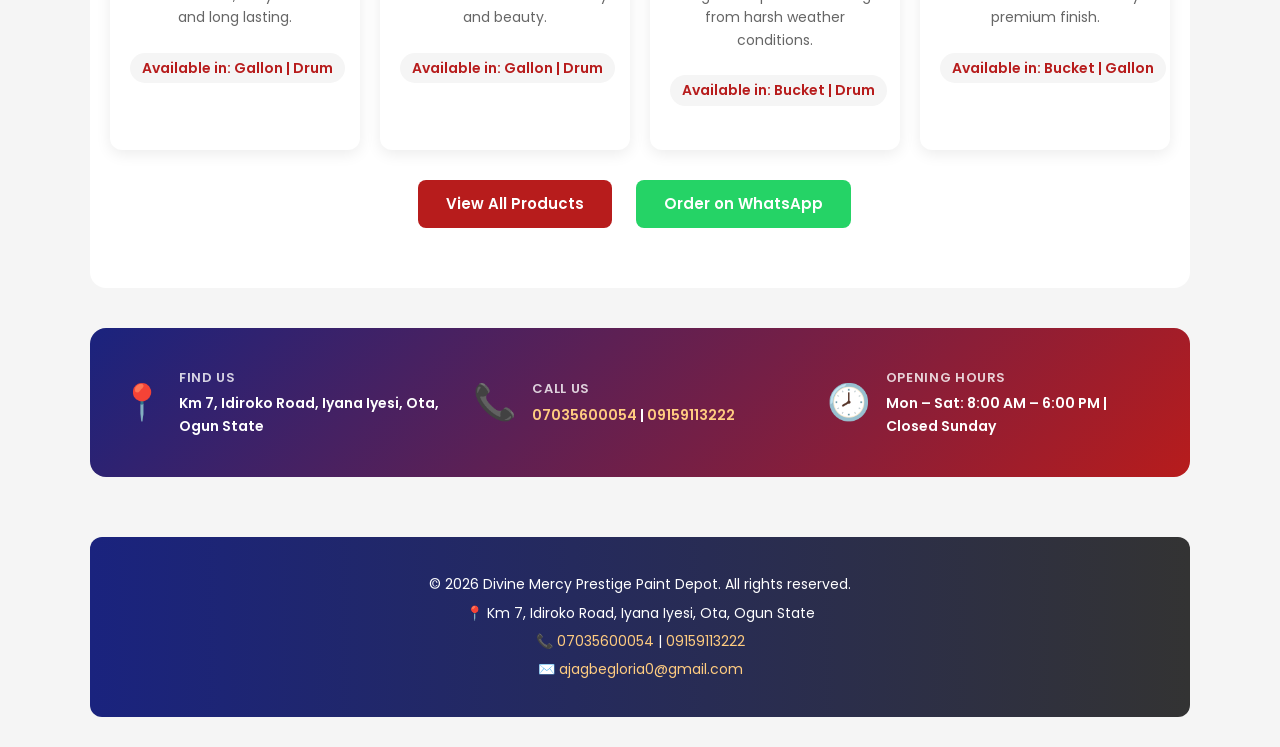
==== commit 9707c682: "Corrected all error" ====
--- a/index.html
+++ b/index.html
@@ -107,7 +107,7 @@
     <div class="container">
       <header id="header">
         <nav>
-          <span class="nav-brand">🎨 Divine Mercy </span>
+          <span class="nav-brand">🎨 Prestige Paint Depot </span>
           <button
             class="nav-toggle"
             id="nav-toggle"
@@ -305,5 +305,6 @@
       <img src="images/whatsapp.png" alt="WhatsApp" width="35" height="35" />
     </a>
     <script src="nav.js" defer></script>
+    <script src="back-to-top.js" defer></script>
   </body>
 </html>
--- a/styles.css
+++ b/styles.css
@@ -16,36 +16,37 @@
   max-width: 1100px;
   margin: 0 auto;
 }
+/* ── Navigation ── */
 #header {
   position: sticky;
-  top: 15px;
+  top: 16px;
   z-index: 100;
-  background-color: #ffffff;
-  padding: 10px 20px;
+  width: fit-content;
+  margin: 20px auto;
+  background: #ffffff;
   border-radius: 50px;
-  width: fit-content;
-  margin: 30px auto;
-  box-shadow: 0 2px 10px rgba(0, 0, 0, 0.1);
+  box-shadow: 0 2px 16px rgba(0, 0, 0, 0.1);
+  padding: 6px 8px;
 }
 
 nav {
   display: flex;
   align-items: center;
-  gap: 20px;
-}
-
-/* Brand name — hidden on desktop */
+  gap: 4px;
+}
+
+/* Brand — desktop hidden, mobile visible */
 .nav-brand {
   display: none;
   font-size: 13px;
   font-weight: 700;
   color: #b71c1c;
   white-space: nowrap;
-  text-decoration: none;
+  padding: 0 8px;
   flex: 1;
 }
 
-/* Hamburger button — hidden on desktop */
+/* Hamburger — hidden on desktop */
 .nav-toggle {
   display: none;
   flex-direction: column;
@@ -57,20 +58,14 @@
   background: none;
   border: none;
   cursor: pointer;
-  padding: 0;
-  border-radius: 8px;
-  transition: background 0.2s;
+  padding: 4px;
   flex-shrink: 0;
-}
-
-.nav-toggle:hover {
-  background: transparent;
 }
 
 .nav-toggle span {
   display: block;
-  width: 20px;
-  height: 1.5px;
+  width: 22px;
+  height: 2px;
   background-color: #333333;
   border-radius: 2px;
   transition:
@@ -78,7 +73,6 @@
     opacity 0.3s;
 }
 
-/* Animate to X */
 .nav-toggle.open span:nth-child(1) {
   transform: translateY(7px) rotate(45deg);
 }
@@ -91,31 +85,36 @@
 
 ul.nav {
   display: flex;
-  justify-content: space-around;
   align-items: center;
-  gap: 30px;
+  gap: 2px;
   list-style: none;
   padding: 0;
   margin: 0;
 }
+
 ul.nav li a {
+  display: block;
   text-decoration: none;
-  color: #333333;
-  line-height: 1;
+  color: #444;
+  font-size: 16px;
+  font-weight: 500;
+  padding: 7px 18px;
+  border-radius: 50px;
+  transition:
+  background 0.2s,
+  color 0.2s;
+  white-space: nowrap;
+}
+
+ul.nav li a:hover {
+  background: #f4f4f4;
+  color: #111;
+}
+
+ul.nav li a.active {
+  background: #b71c1c;
+  color: #ffffff;
   font-weight: 600;
-  padding: 6px 14px;
-  transition: 0.3s;
-}
-ul.nav li a:hover {
-  background-color: #333333;
-  color: white;
-  border-radius: 10px;
-}
-ul.nav li a.active {
-  background-color: #b71c1c;
-  padding: 6px 10px;
-  color: white;
-  border-radius: 10px;
 }
 
 .btn {
@@ -769,16 +768,24 @@
     padding: 0 12px;
   }
 
-  /* Header — full width bar */
+  /* Header — full width pill on mobile */
   #header {
-    backdrop-filter: blur(20px);
-    -webkit-backdrop-filter: blur(20px);
     width: calc(100% - 24px);
-    padding: 12px 16px;
+    padding: 8px 12px 8px 16px;
     border-radius: 16px;
-    margin: 12px auto;
-    top: 8px;
+    margin: 16px auto 40px;
+    top: 12px;
     box-sizing: border-box;
+    background: rgba(255, 255, 255, 0.92);
+    backdrop-filter: blur(18px);
+    -webkit-backdrop-filter: blur(18px);
+    position: sticky;
+    z-index: 1000;
+  }
+
+  nav {
+    justify-content: space-between;
+    width: 100%;
   }
 
   .nav-brand {
@@ -789,19 +796,22 @@
     display: flex;
   }
 
+  /* Hide desktop links */
   ul.nav {
     display: none;
     flex-direction: column;
     align-items: stretch;
-    gap: 2px;
+    gap: 0;
     position: absolute;
     top: calc(100% + 8px);
     left: 0;
     right: 0;
-    background: white;
+    background: rgba(255, 255, 255, 0.92);
+    backdrop-filter: blur(18px);
+    -webkit-backdrop-filter: blur(18px);
     border-radius: 16px;
-    box-shadow: 0 8px 30px rgba(0, 0, 0, 0.15);
-    padding: 10px 8px;
+    box-shadow: 0 8px 30px rgba(0, 0, 0, 0.12);
+    padding: 8px;
     z-index: 200;
   }
 
@@ -809,28 +819,32 @@
     display: flex;
   }
 
-  ul.nav li {
-    width: 100%;
-  }
-
-  ul.nav li a {
+  ul .nav li a {
     display: block;
     width: 100%;
     font-size: 15px;
-    padding: 11px 16px;
+    font-weight: 500;
+    padding: 12px 16px;
     border-radius: 10px;
+    color: #333;
     box-sizing: border-box;
   }
 
   ul.nav li a:hover {
-    background-color: #f5f5f5;
-    color: #333;
+    background: #f5f5f5;
+    color: #111;
+  }
+
+  ul.nav li a.active {
+    background: #b71c1c;
+    color: white;
+    font-weight: 600;
   }
 
   /* Hero — smaller padding and font */
   #hero {
     padding: 50px 20px;
-    margin-top: 16px;
+    margin-top: 24px;
   }
 
   #hero h1 {
@@ -909,7 +923,7 @@
   }
 }
 
-/* 390px nav override removed — hamburger handles all small screens */
+/* 390px override removed — hamburger handles small screens */
 .gallery-images {
   display: grid;
   grid-template-columns: repeat(3, 1fr);
@@ -927,3 +941,41 @@
     grid-template-columns: 1fr;
   }
 }
+
+/* ── Back to top button ── */
+#back-to-top {
+  position: fixed;
+  bottom: 30px;
+  right: 25px;
+  width: 44px;
+  height: 44px;
+  background: #b71c1c;
+  color: white;
+  border: none;
+  border-radius: 50%;
+  cursor: pointer;
+  font-size: 20px;
+  display: flex;
+  align-items: center;
+  justify-content: center;
+  box-shadow: 0 4px 15px rgba(0, 0, 0, 0.25);
+  opacity: 0;
+  visibility: hidden;
+  transform: translateY(10px);
+  transition:
+    opacity 0.3s,
+    visibility 0.3s,
+    transform 0.3s;
+  z-index: 998;
+}
+
+#back-to-top.visible {
+  opacity: 1;
+  visibility: visible;
+  transform: translateY(0);
+}
+
+#back-to-top:hover {
+  background: #880e0e;
+  transform: translateY(-3px);
+}
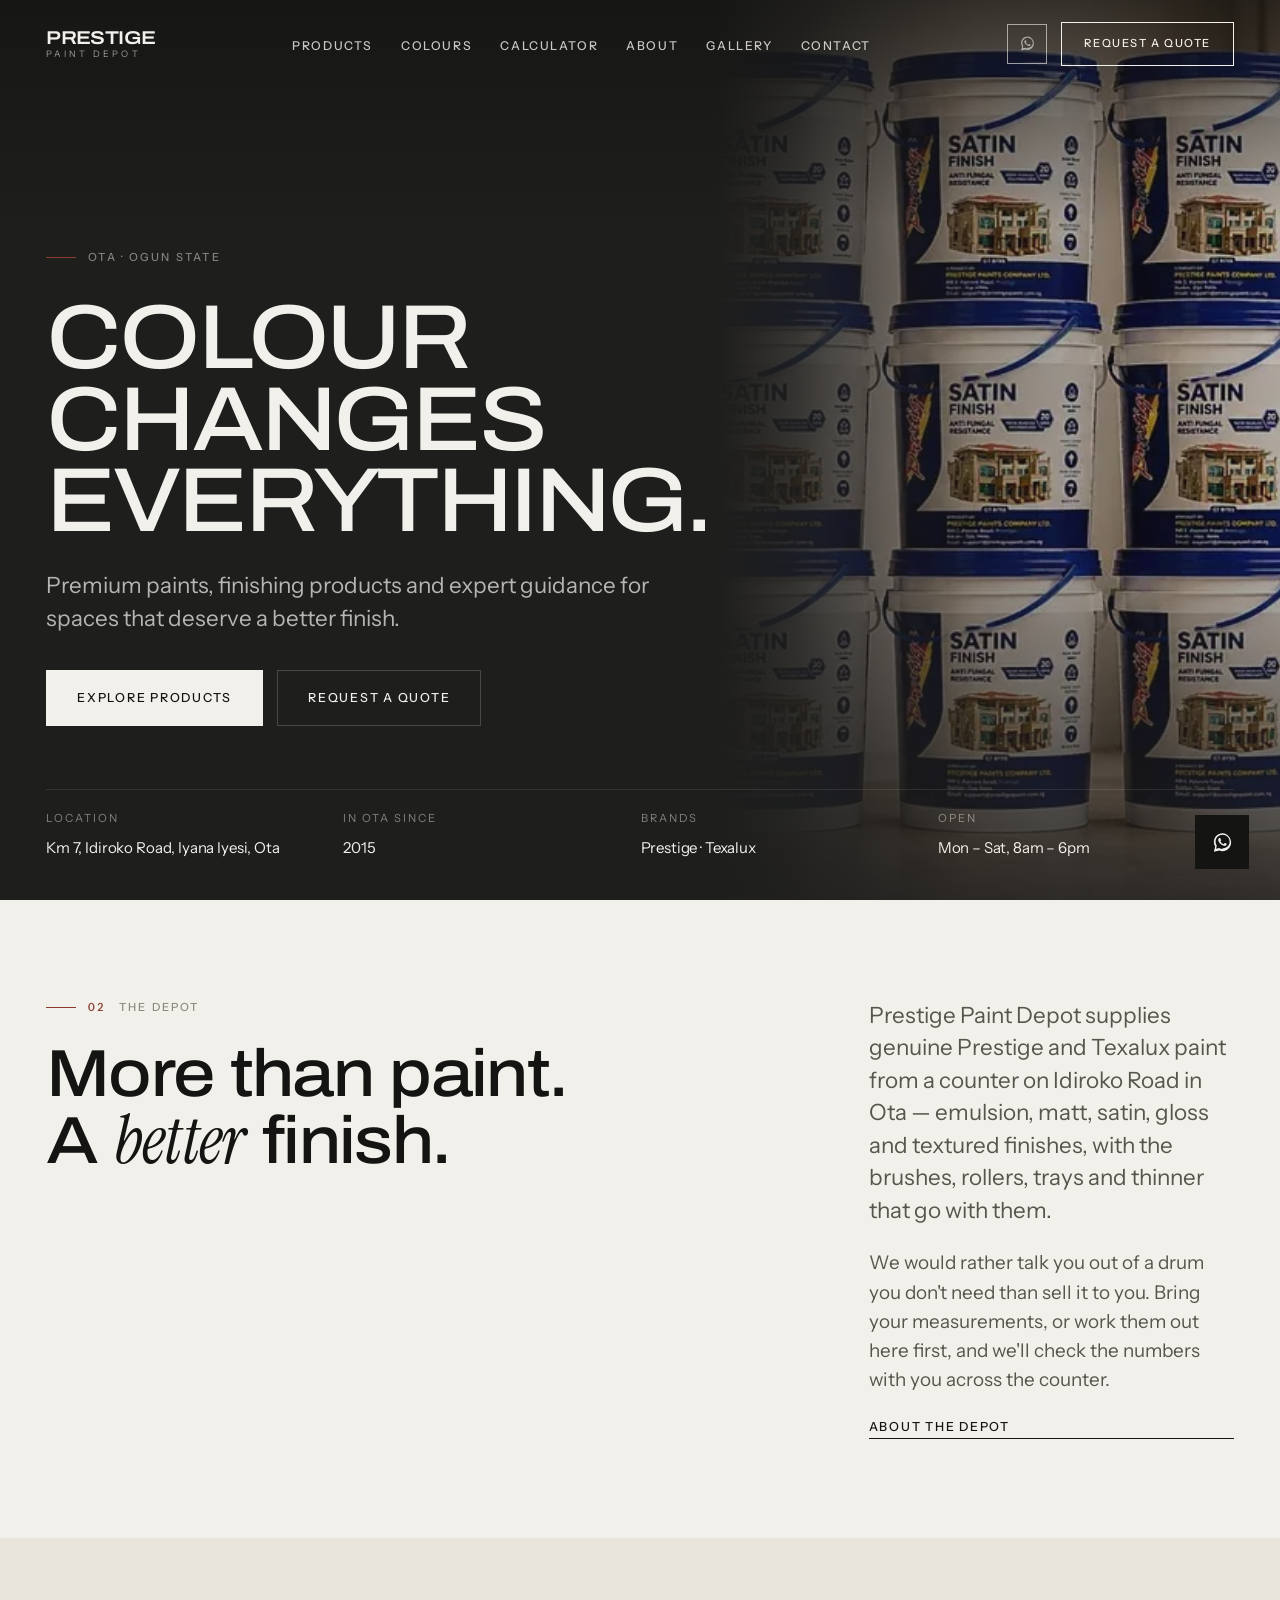
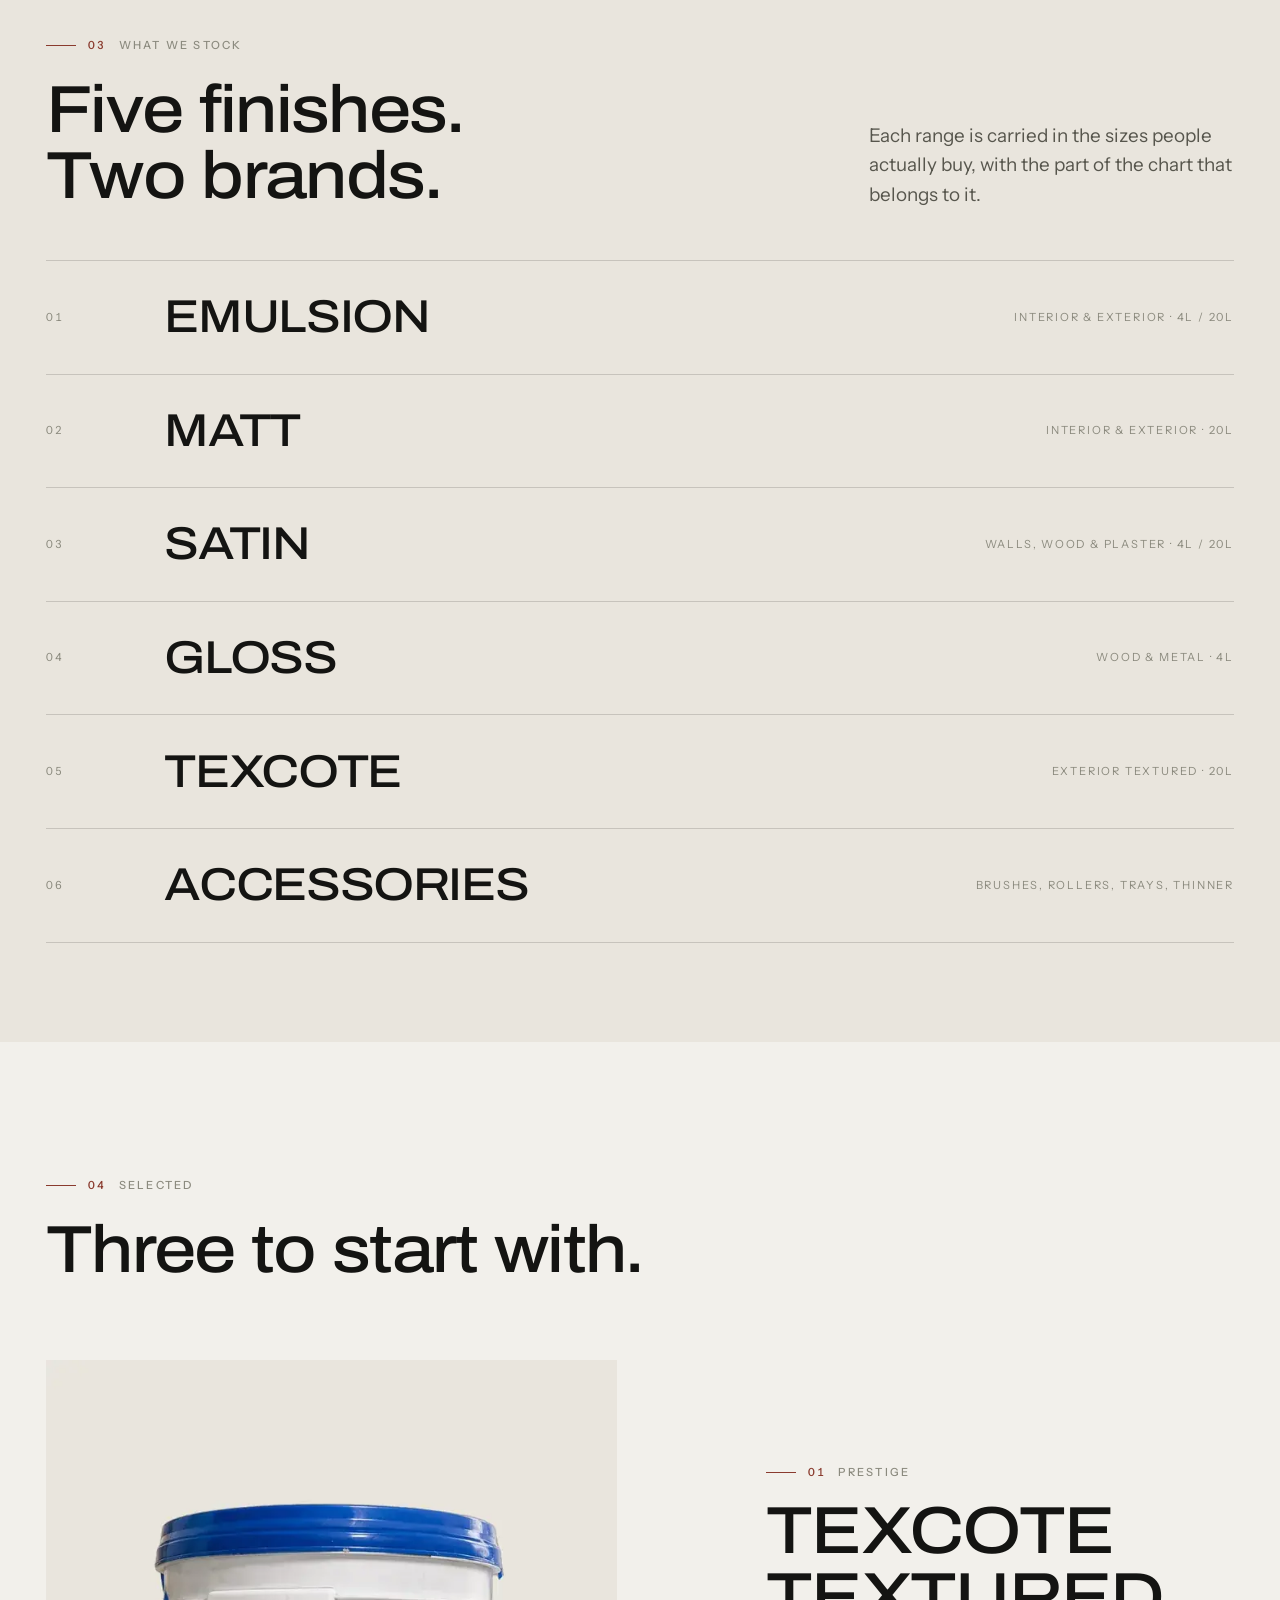
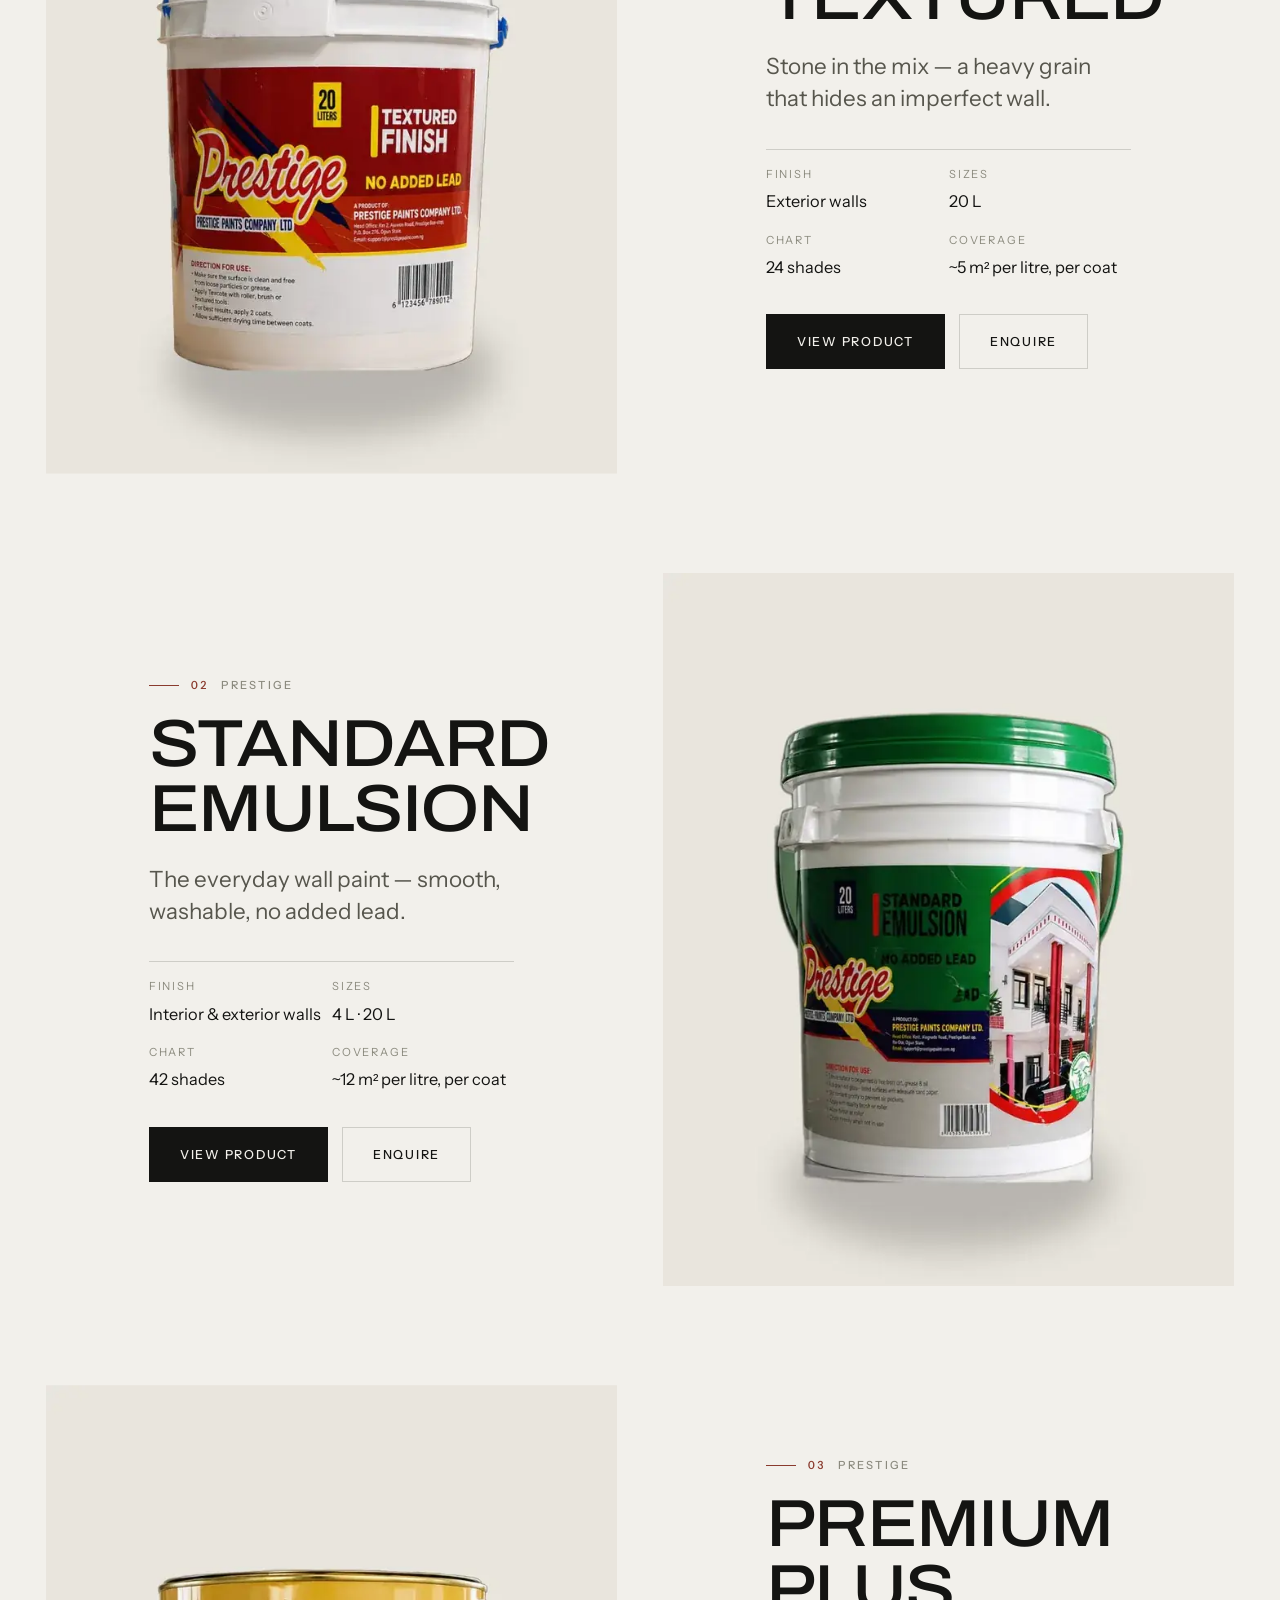
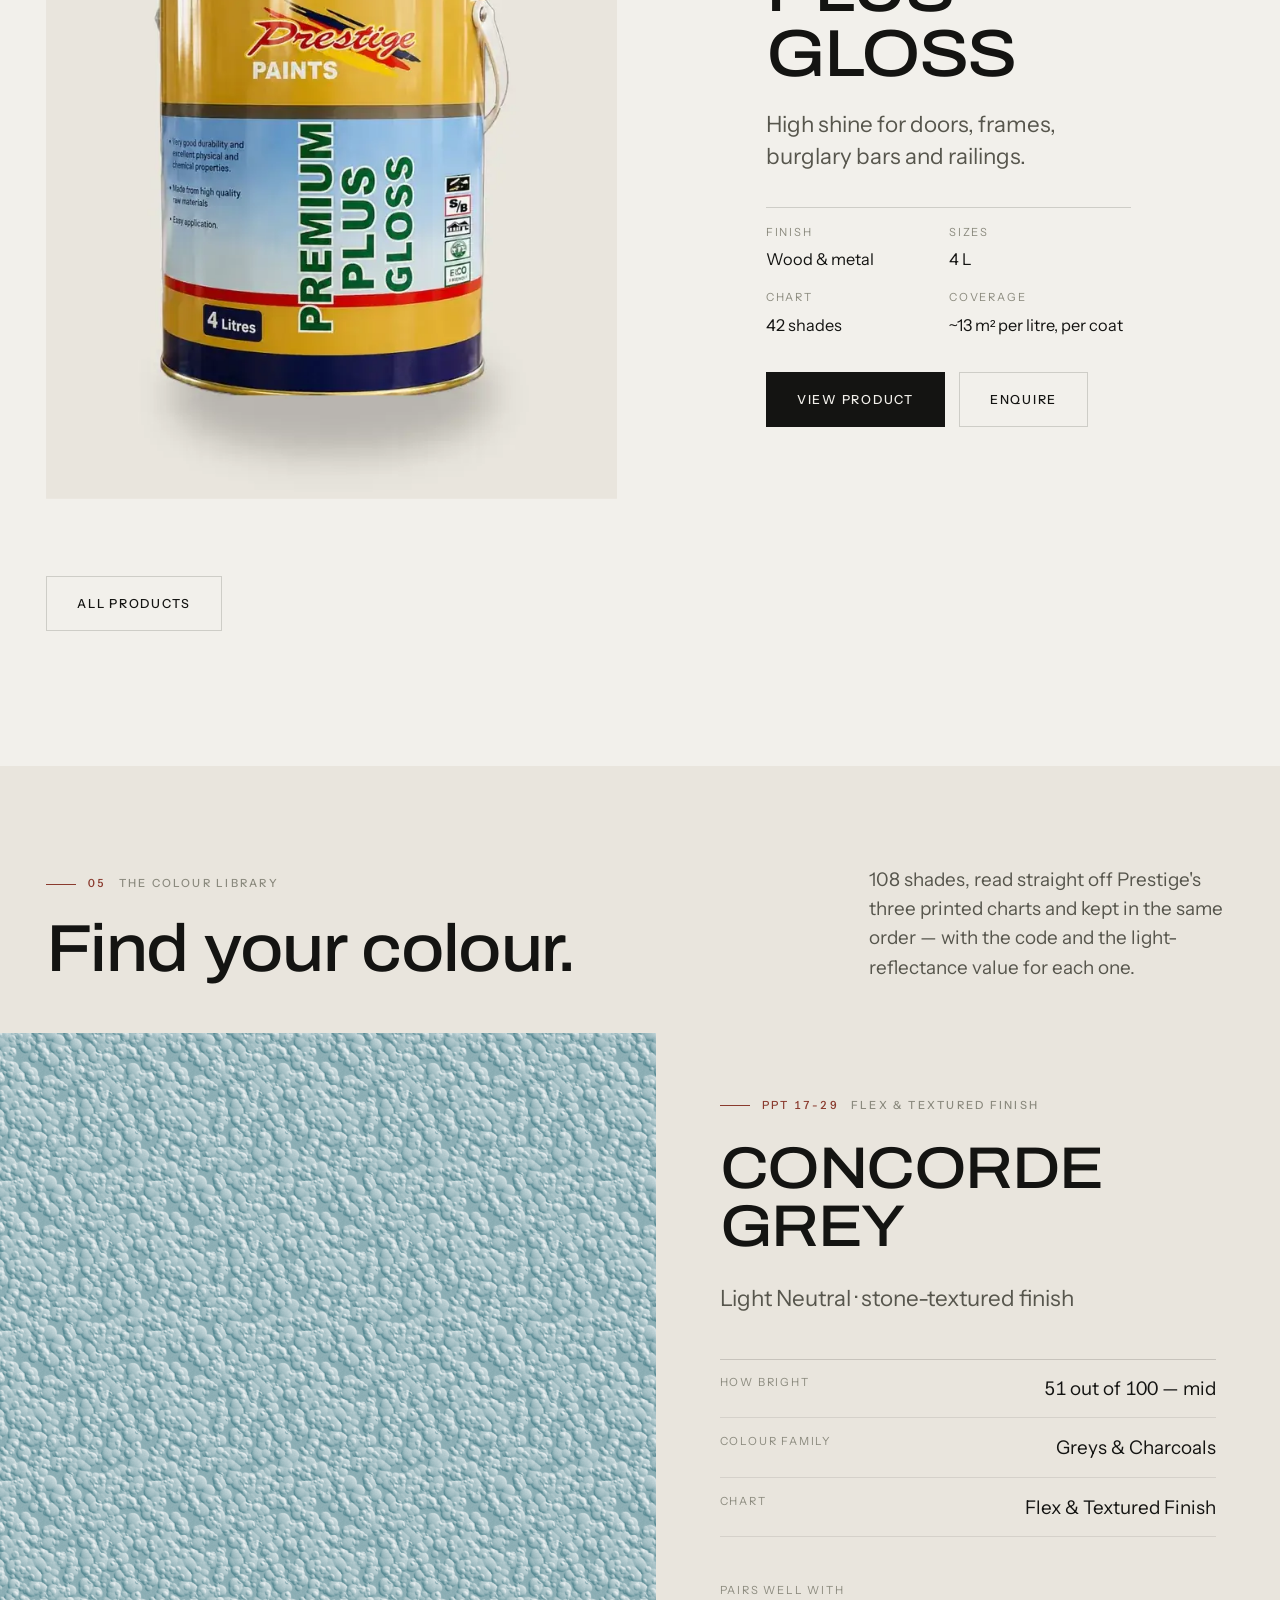
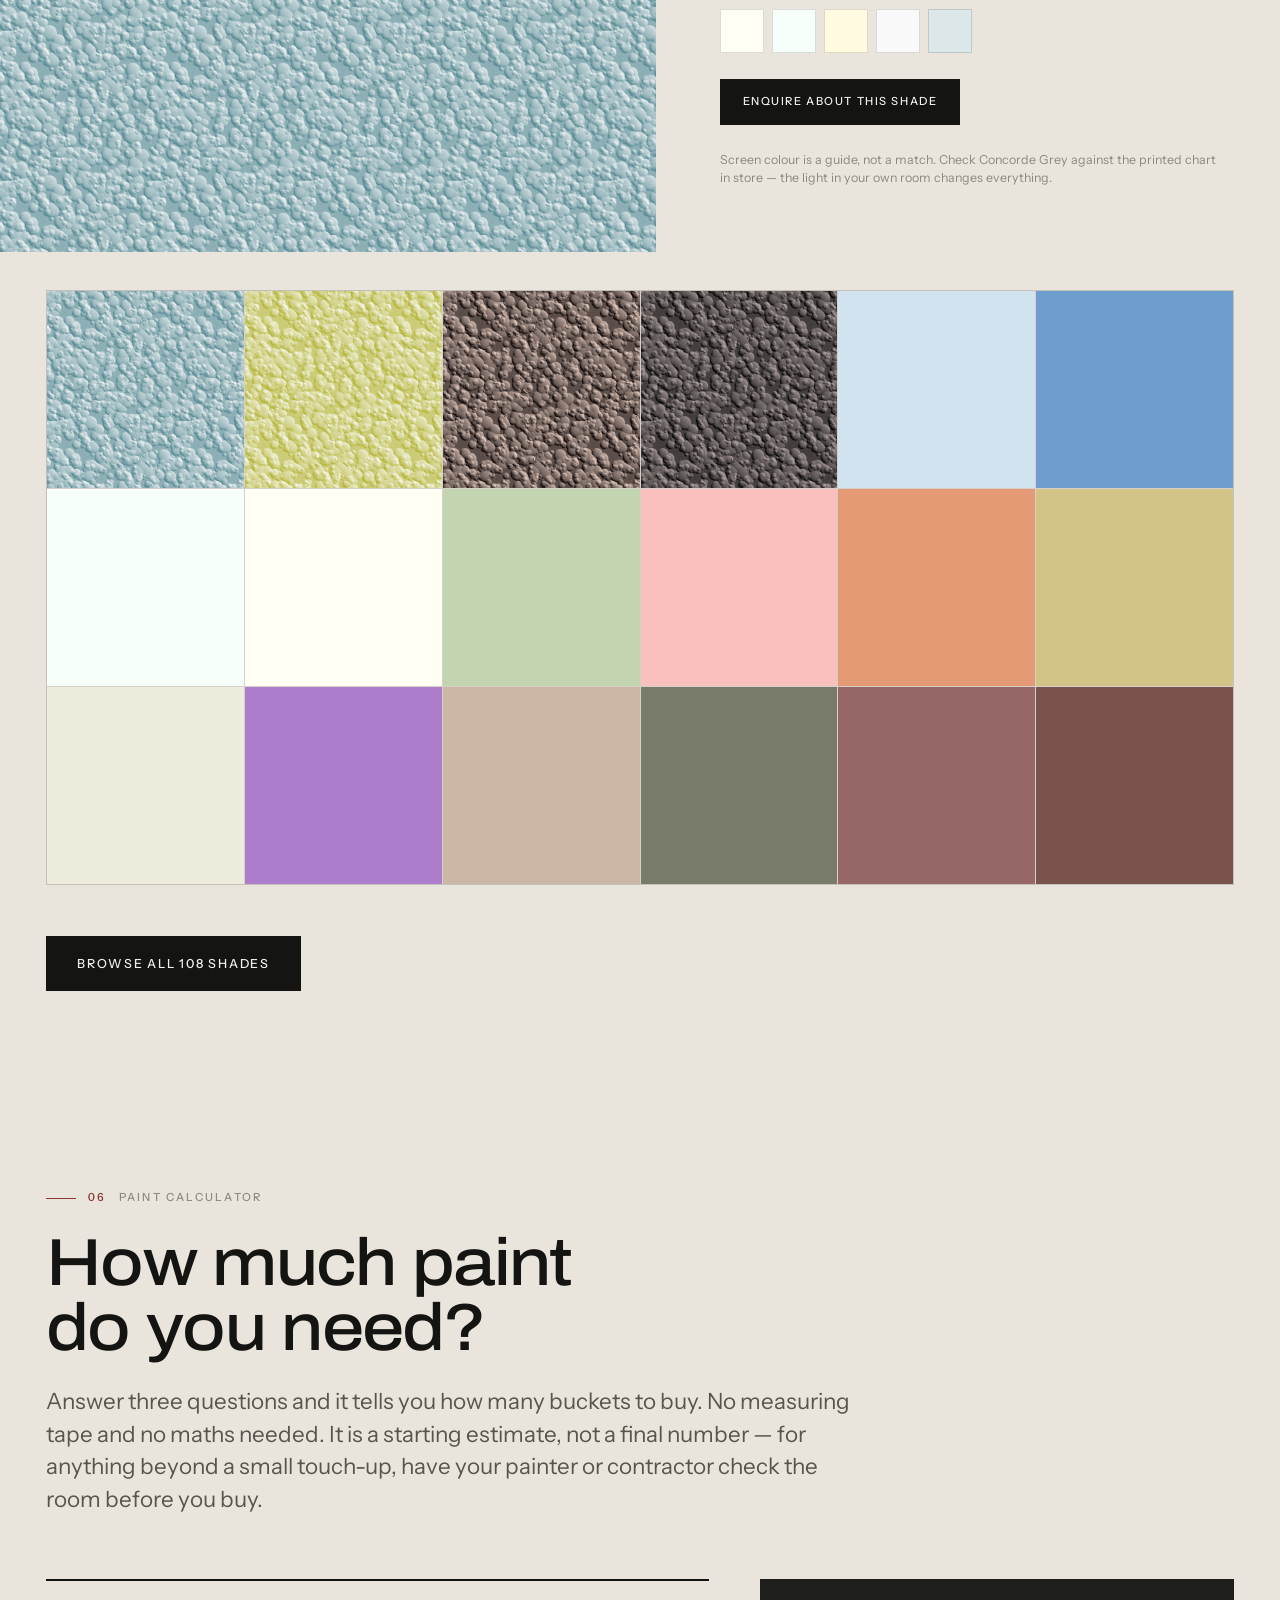
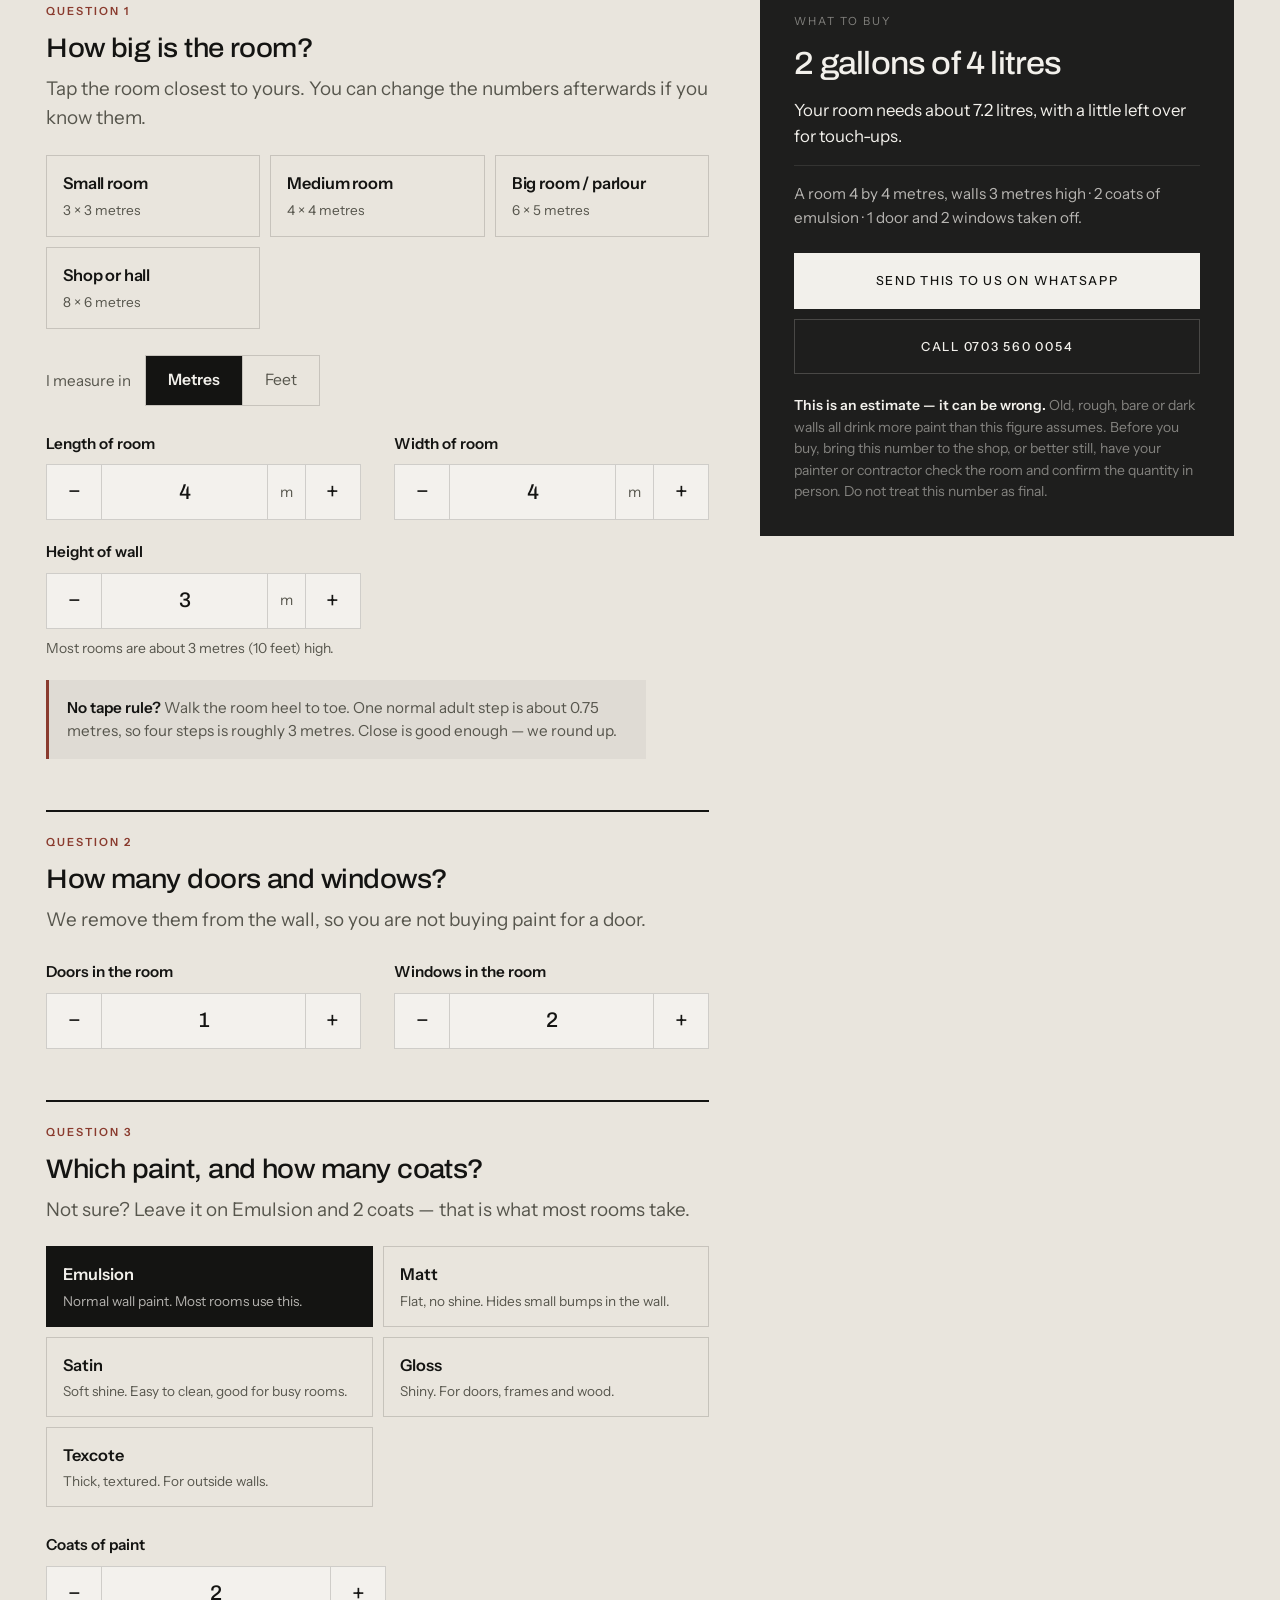
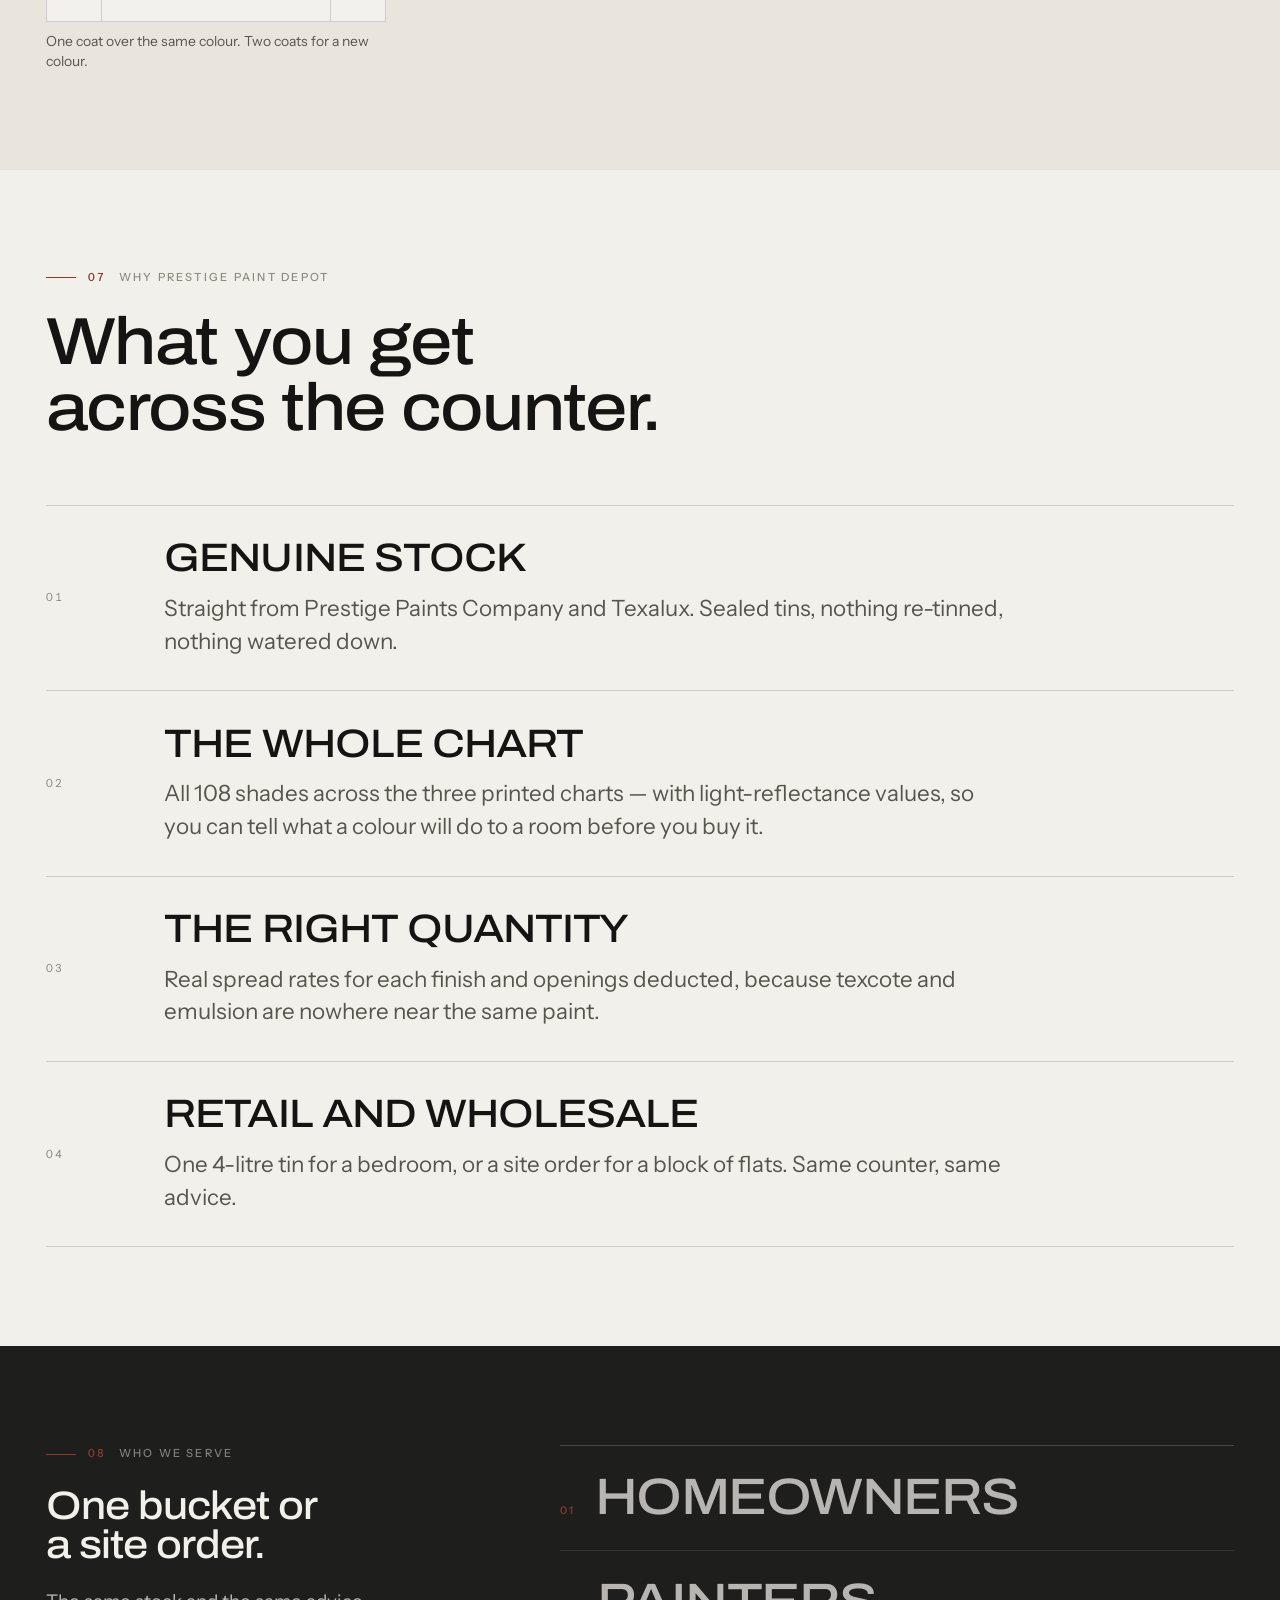
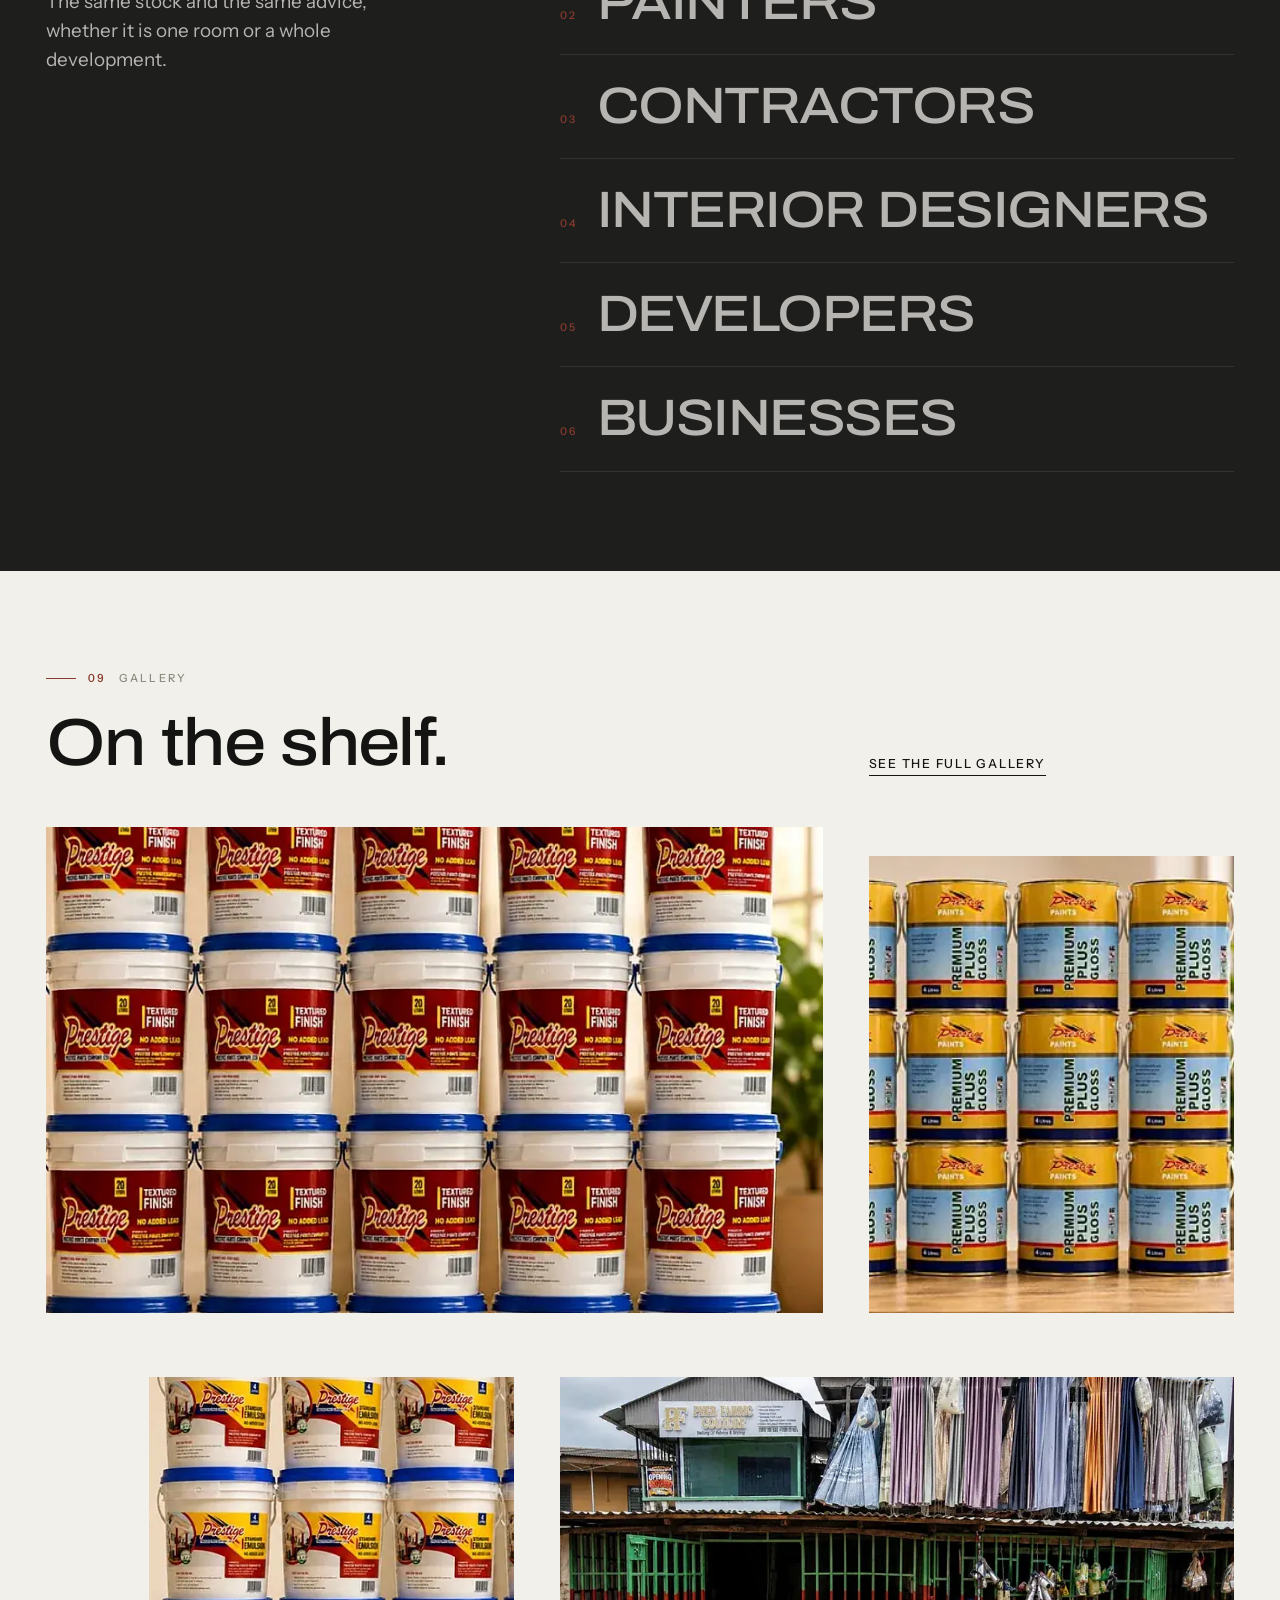
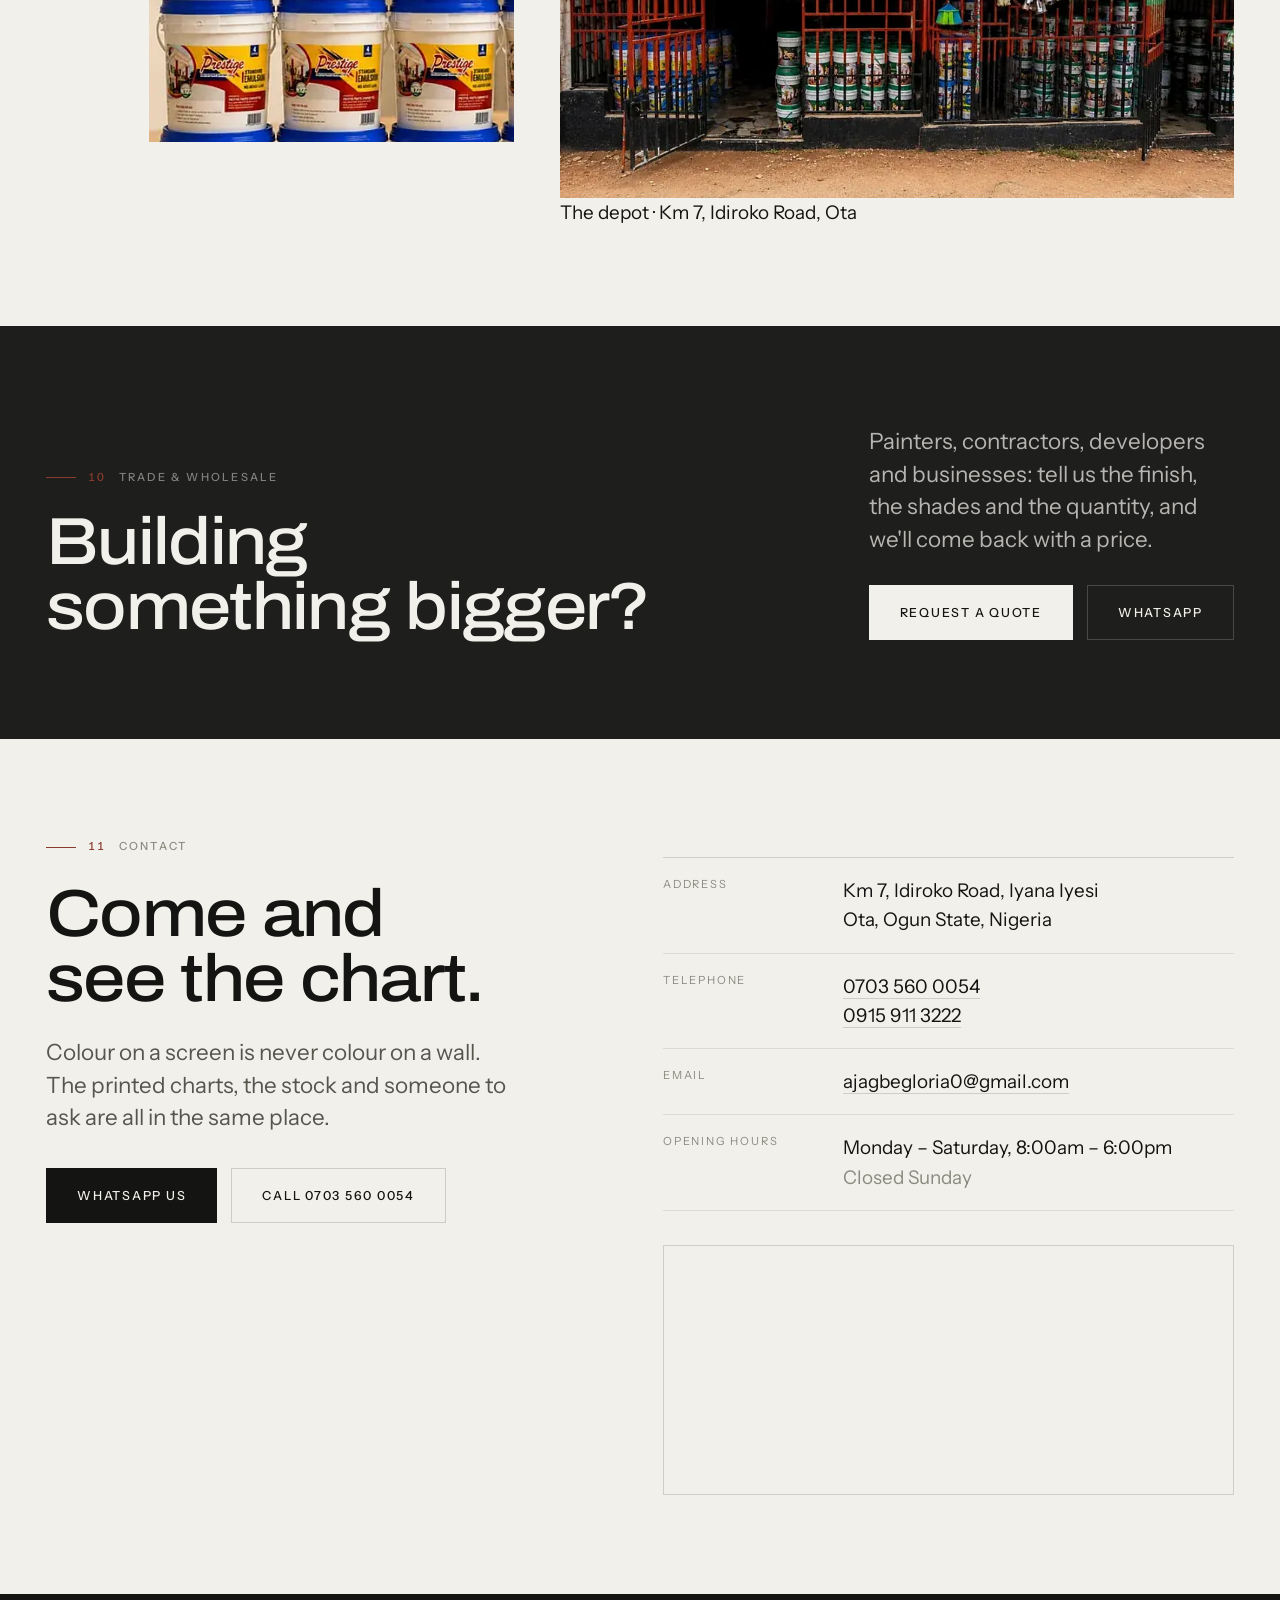
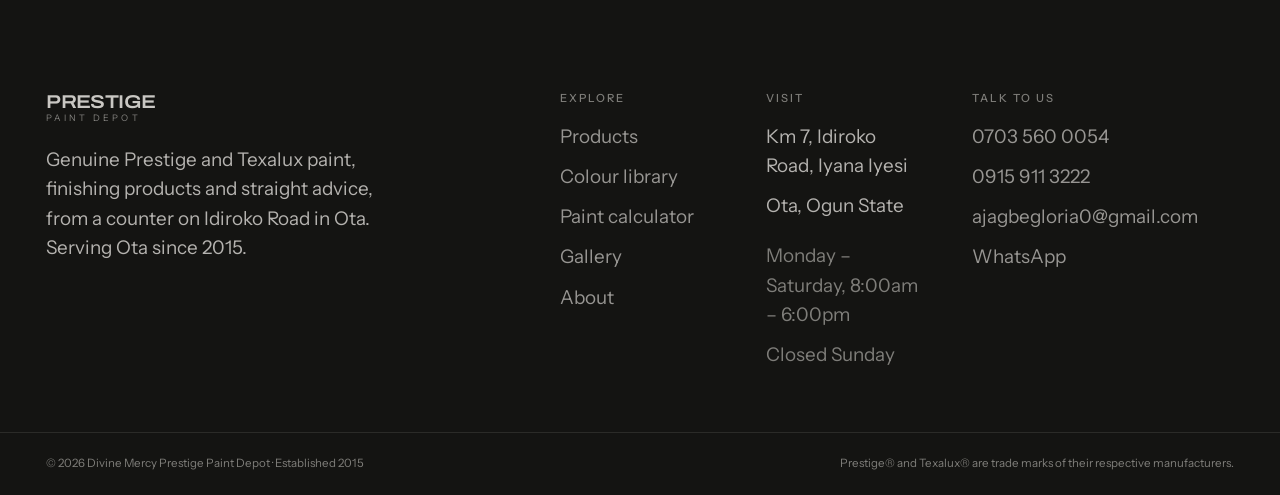
==== commit 41219ff8: "Site redesign" ====
--- a/index.html
+++ b/index.html
@@ -1,310 +1,612 @@
 <!doctype html>
 <html lang="en">
-  <head>
-    <meta charset="UTF-8" />
-    <meta name="viewport" content="width=device-width, initial-scale=1.0" />
-    <meta
-      name="description"
-      content="Premium quality paints and professional painting solutions for homes, offices, and commercial spaces. Explore durable interior and exterior paints, color options, and expert paint services."
-    />
-
-    <meta
-      name="keywords"
-      content="paint company, quality paints, interior paint, exterior paint, wall paint, home painting, paint services, decorative paints, premium coatings, building paints, Nigeria paint store"
-    />
-
-    <meta name="author" content="Ajagbe Gideon" />
-
-    <!-- Open Graph / Social Preview -->
-    <meta
-      property="og:title"
-      content="Divine Mercy Prestige Paint Depot | Paint Store in Ota"
-    />
-
-    <meta
-      property="og:description"
-      content="Premium quality paints, professional painting solutions, fast delivery, and expert paint advice in Ota, Ogun State."
-    />
-
-    <meta
-      property="og:image"
-      content="https://www.prestigepaintdepot.com/images/preview.jpg"
-    />
-    <meta property="og:image:width" content="1200" />
-    <meta property="og:image:height" content="630" />
-
-    <meta
-      property="og:image:alt"
-      content="Divine Mercy Prestige Paint Depot Premium Paints"
-    />
-
-    <meta name="twitter:title" content="Premium Paint Store in Ota" />
-
-    <meta
-      name="twitter:description"
-      content="Quality paints, expert advice and reliable delivery in Ogun State."
-    />
-
-    <meta
-      name="twitter:image"
-      content="https://www.prestigepaintdepot.com/images/preview.jpg"
-    />
-
-    <link rel="canonical" href="https://www.prestigepaintdepot.com/" />
-
-    <meta property="og:url" content="https://www.prestigepaintdepot.com" />
-
-    <meta property="og:type" content="website" />
-
-    <meta name="twitter:card" content="summary_large_image" />
-
-    <!-- Google tag (gtag.js) -->
-    <script
-      async
-      src="https://www.googletagmanager.com/gtag/js?id=G-EFVQCXZWYG"
-    ></script>
-    <script>
-      window.dataLayer = window.dataLayer || [];
-      function gtag() {
-        dataLayer.push(arguments);
-      }
-      gtag("js", new Date());
-
-      gtag("config", "G-EFVQCXZWYG");
-    </script>
-
-    <title>Divine Mercy Prestige Paint Depot | Paint Store in Ota</title>
-    <link rel="icon" type="image/png" href="/images/divine-mercy-logo.png" />
-    <link rel="apple-touch-icon" href="/images/divine-mercy-logo.png" />
-    <link rel="preconnect" href="https://fonts.googleapis.com" />
-    <link rel="preconnect" href="https://fonts.gstatic.com" crossorigin />
-    <link
-      href="https://fonts.googleapis.com/css2?family=Poppins:wght@400;600;700&display=swap"
-      rel="stylesheet"
-    />
-
-    <script type="application/ld+json">
-      {
-        "@context": "https://schema.org",
-        "@type": "HomeAndConstructionBusiness",
-        "name": "Divine Mercy Prestige Paint Depot",
-        "url": "https://prestigepaintdepot.com",
-        "logo": "https://prestigepaintdepot.com/images/divine-mercy-logo.png",
-        "image": "https://prestigepaintdepot.com/images/preview.jpg",
-        "telephone": "+2347035600054",
-        "email": "ajagbegloria0@gmail.com",
-        "address": {
-          "@type": "PostalAddress",
-          "addressCountry": "NG"
-        },
-        "description": "Premium quality paints, coatings, and painting accessories for homes, offices, and commercial projects in Nigeria.",
-        "sameAs": []
-      }
-    </script>
-    <link rel="stylesheet" href="styles.css" />
-  </head>
-  <body>
-    <div class="container">
-      <header id="header">
-        <nav>
-          <span class="nav-brand">🎨 Prestige Paint Depot </span>
-          <button
-            class="nav-toggle"
-            id="nav-toggle"
-            aria-label="Open menu"
-            aria-expanded="false"
-          >
-            <span></span>
-            <span></span>
-            <span></span>
+<head>
+<meta charset="utf-8">
+<meta name="viewport" content="width=device-width, initial-scale=1">
+<title>Prestige Paint Depot — Genuine Prestige &amp; Texalux Paint in Ota, Ogun State</title>
+<meta name="description" content="Genuine Prestige and Texalux paint, 108 colour shades and a paint calculator that works out how much you need. Km 7, Idiroko Road, Ota, Ogun State.">
+<meta name="robots" content="index, follow, max-image-preview:large">
+<meta name="theme-color" content="#1e1e1d">
+<meta name="geo.region" content="NG-OG">
+<meta name="geo.placename" content="Ota, Ogun State">
+<link rel="canonical" href="https://www.prestigepaintdepot.com/">
+
+<meta property="og:type" content="website">
+<meta property="og:site_name" content="Prestige Paint Depot">
+<meta property="og:url" content="https://www.prestigepaintdepot.com/">
+<meta property="og:title" content="Prestige Paint Depot — Genuine Prestige &amp; Texalux Paint in Ota, Ogun State">
+<meta property="og:description" content="Genuine Prestige and Texalux paint, 108 colour shades and a paint calculator that works out how much you need. Km 7, Idiroko Road, Ota, Ogun State.">
+<meta property="og:image" content="https://www.prestigepaintdepot.com/assets/img/hero-stack-1400.jpg">
+<meta name="twitter:card" content="summary_large_image">
+
+<link rel="icon" type="image/svg+xml" href="assets/img/favicon/favicon.svg">
+<link rel="icon" type="image/png" sizes="32x32" href="assets/img/favicon/favicon-32.png">
+<link rel="apple-touch-icon" href="assets/img/favicon/apple-touch-icon.png">
+
+<link rel="preload" href="assets/fonts/archivo-var.woff2" as="font" type="font/woff2" crossorigin>
+<link rel="preload" href="assets/fonts/instrument-sans-400.woff2" as="font" type="font/woff2" crossorigin>
+<link rel="stylesheet" href="assets/css/app.css">
+<script type="application/ld+json">{"@context":"https://schema.org","@type":["HomeAndConstructionBusiness","Store"],"name":"Divine Mercy Prestige Paint Depot","alternateName":"Prestige Paint Depot","url":"https://www.prestigepaintdepot.com/","image":"https://www.prestigepaintdepot.com/assets/img/shopfront-1400.jpg","logo":"https://www.prestigepaintdepot.com/assets/img/favicon/apple-touch-icon.png","telephone":"+2347035600054","email":"ajagbegloria0@gmail.com","priceRange":"$$","foundingDate":"2015","address":{"@type":"PostalAddress","streetAddress":"Km 7, Idiroko Road, Iyana Iyesi","addressLocality":"Ota","addressRegion":"Ogun State","addressCountry":"NG"},"hasMap":"https://www.google.com/maps/dir/?api=1&destination=Km+7,+Idiroko+Road,+Iyana+Iyesi,+Ota,+Ogun+State,+Nigeria","openingHoursSpecification":[{"@type":"OpeningHoursSpecification","dayOfWeek":["Monday","Tuesday","Wednesday","Thursday","Friday","Saturday"],"opens":"08:00","closes":"18:00"}],"brand":[{"@type":"Brand","name":"Prestige"},{"@type":"Brand","name":"Texalux"}],"description":"Genuine Prestige and Texalux paints \u2014 emulsion, matt, satin, gloss and textured finishes \u2014 plus painting accessories, in Ota, Ogun State."}</script>
+<!-- Google Analytics, carried over from the previous site -->
+<script async src="https://www.googletagmanager.com/gtag/js?id=G-EFVQCXZWYG"></script>
+<script>
+  window.dataLayer = window.dataLayer || [];
+  function gtag(){dataLayer.push(arguments);}
+  gtag('js', new Date());
+  gtag('config', 'G-EFVQCXZWYG');
+</script>
+</head>
+<body>
+<a class="skip" href="#main">Skip to content</a>
+
+    <header class="masthead">
+      <div class="shell masthead__inner">
+        <a class="wordmark" href="index.html"><b>Prestige</b><span>Paint Depot</span></a>
+        <nav aria-label="Primary"><ul class="nav"><li><a href="products.html">Products</a></li><li><a href="colours.html">Colours</a></li><li><a href="calculator.html">Calculator</a></li><li><a href="about.html">About</a></li><li><a href="gallery.html">Gallery</a></li><li><a href="contact.html">Contact</a></li></ul></nav>
+        <div class="masthead__actions">
+          <a class="wa-link" href="https://wa.me/2347035600054?text=Hello%20Prestige%20Paint%20Depot%2C%20I%20have%20an%20enquiry."
+             target="_blank" rel="noopener" aria-label="Chat with us on WhatsApp"><svg viewBox="0 0 32 32" aria-hidden="true"><path d="M16.02 3C9.4 3 4 8.4 4 15.02c0 2.36.66 4.56 1.8 6.44L4 29l7.7-1.76a12 12 0 004.32.8h.01C22.65 28.04 28 22.66 28 16.02 28 9.4 22.65 3 16.02 3zm0 22.1c-1.5 0-2.94-.4-4.2-1.15l-.3-.18-4.56 1.04 1.1-4.44-.2-.32a9.7 9.7 0 01-1.5-5.03c0-5.4 4.38-9.78 9.78-9.78 5.4 0 9.78 4.38 9.78 9.78 0 5.4-4.4 9.08-9.9 9.08zm5.4-7.32c-.3-.15-1.75-.87-2.02-.96-.27-.1-.47-.15-.66.15-.2.3-.76.96-.93 1.15-.17.2-.34.22-.63.08-.3-.15-1.25-.46-2.38-1.47-.88-.78-1.47-1.75-1.65-2.05-.17-.3-.02-.46.13-.6.13-.14.3-.34.44-.5.15-.18.2-.3.3-.5.1-.2.05-.38-.02-.53-.08-.15-.66-1.6-.9-2.2-.24-.57-.48-.5-.66-.5h-.56c-.2 0-.5.07-.77.37-.27.3-1 .98-1 2.4s1.03 2.78 1.17 2.97c.15.2 2.03 3.1 4.9 4.34.68.3 1.22.47 1.63.6.68.22 1.3.19 1.8.11.55-.08 1.75-.71 2-1.4.24-.68.24-1.27.17-1.4-.07-.13-.27-.2-.56-.35z"/></svg></a>
+          <a class="btn" href="enquiry.html"><span>Request a Quote</span></a>
+          <button class="menu-btn" type="button" aria-expanded="false" aria-controls="menu" aria-label="Menu">
+            <i></i><i></i>
           </button>
-          <ul class="nav">
-            <li><a href="index.html" class="active">Home</a></li>
+        </div>
+      </div>
+    </header>
+
+    <div class="menu" id="menu" aria-hidden="true">
+      <div class="shell">
+        <ul class="menu__list"><li><a href="products.html"><em>01</em>Products</a></li><li><a href="colours.html"><em>02</em>Colours</a></li><li><a href="calculator.html"><em>03</em>Calculator</a></li><li><a href="about.html"><em>04</em>About</a></li><li><a href="gallery.html"><em>05</em>Gallery</a></li><li><a href="contact.html"><em>06</em>Contact</a></li></ul>
+      </div>
+      <div class="shell">
+        <div class="menu__foot">
+          <a class="meta" href="tel:+2347035600054">0703 560 0054</a>
+          <span class="meta">Km 7, Idiroko Road, Iyana Iyesi, Ota</span>
+          <a class="btn btn--sm" href="enquiry.html"><span>Request a Quote</span></a>
+        </div>
+      </div>
+    </div>
+<main id="main">
+
+    <section class="hero on-dark">
+      <div class="shell hero__body">
+        <div class="hero__copy">
+          <p class="label reveal">Ota · Ogun State</p>
+          <h1 class="d-hero">
+            <span class="line reveal-line"><span>Colour</span></span>
+            <span class="line reveal-line" style="--d:110ms"><span>changes</span></span>
+            <span class="line reveal-line" style="--d:220ms"><span>everything.</span></span>
+          </h1>
+          <p class="hero__lede lede reveal" style="--d:400ms">
+            Premium paints, finishing products and expert guidance for spaces
+            that deserve a better finish.
+          </p>
+          <div class="hero__cta reveal" style="--d:500ms">
+            <a class="btn" href="products.html"><span>Explore products</span></a>
+            <a class="btn btn--ghost" href="enquiry.html"><span>Request a quote</span></a>
+          </div>
+        </div>
+      </div>
+
+      <div class="shell hero__stripwrap">
+        <dl class="hero__strip reveal" style="--d:600ms">
+          <div><dt>Location</dt><dd>Km 7, Idiroko Road, Iyana Iyesi, Ota</dd></div>
+          <div><dt>In Ota since</dt><dd>2015</dd></div>
+          <div><dt>Brands</dt><dd>Prestige · Texalux</dd></div>
+          <div><dt>Open</dt><dd>Mon – Sat, 8am – 6pm</dd></div>
+        </dl>
+      </div>
+
+      <div class="hero__media reveal-img is-in">
+        <picture class=""><source type="image/webp" srcset="assets/img/hero-stack-640.webp 640w, assets/img/hero-stack-1000.webp 1000w, assets/img/hero-stack-1400.webp 1400w" sizes="(max-width:900px) 100vw, 46vw"><img src="assets/img/hero-stack-1400.jpg" srcset="assets/img/hero-stack-640.jpg 640w, assets/img/hero-stack-1000.jpg 1000w, assets/img/hero-stack-1400.jpg 1400w" sizes="(max-width:900px) 100vw, 46vw" alt="Prestige Satin Finish 20 litre buckets stacked in warm window light" loading="eager" decoding="async" width="896" height="816" fetchpriority="high"></picture>
+      </div>
+    </section>
+
+    <!-- 02 — statement -->
+    <section class="band statement">
+      <div class="shell grid">
+        <div class="statement__head">
+          <p class="label reveal"><span class="label-num">02</span> The depot</p>
+          <h2 class="d1 reveal" style="--d:60ms">More than paint.<br>A <em class="serif-em">better</em> finish.</h2>
+        </div>
+        <div class="statement__aside">
+          <p class="lede reveal" style="--d:120ms">
+            Prestige Paint Depot supplies genuine Prestige and Texalux paint from
+            a counter on Idiroko Road in Ota — emulsion, matt, satin, gloss and
+            textured finishes, with the brushes, rollers, trays and thinner that
+            go with them.
+          </p>
+          <p class="reveal" style="--d:180ms;color:var(--ink-2);max-width:46ch">
+            We would rather talk you out of a drum you don't need than sell it to
+            you. Bring your measurements, or work them out here first, and we'll
+            check the numbers with you across the counter.
+          </p>
+          <a class="tlink reveal" style="--d:220ms" href="about.html">About the depot</a>
+        </div>
+      </div>
+    </section>
+
+    <!-- 03 — categories -->
+    <section class="band on-bone">
+      <div class="shell">
+        <div class="grid" style="align-items:end;margin-bottom:clamp(28px,4vw,54px)">
+          <div style="grid-column:1/8">
+            <p class="label reveal"><span class="label-num">03</span> What we stock</p>
+            <h2 class="d1 reveal" style="--d:60ms;margin-top:24px">Five finishes.<br>Two brands.</h2>
+          </div>
+          <div style="grid-column:9/13">
+            <p class="reveal" style="--d:120ms;color:var(--ink-2)">
+              Each range is carried in the sizes people actually buy, with the
+              part of the chart that belongs to it.
+            </p>
+          </div>
+        </div>
+        <div class="cats"><a class="cat" href="products.html#standard-emulsion"><span class="cat__num">01</span><span class="cat__name">Emulsion</span><span class="cat__meta">Interior & exterior · 4L / 20L</span></a><a class="cat" href="products.html#matt-finish"><span class="cat__num">02</span><span class="cat__name">Matt</span><span class="cat__meta">Interior & exterior · 20L</span></a><a class="cat" href="products.html#satin-finish"><span class="cat__num">03</span><span class="cat__name">Satin</span><span class="cat__meta">Walls, wood & plaster · 4L / 20L</span></a><a class="cat" href="products.html#premium-plus-gloss"><span class="cat__num">04</span><span class="cat__name">Gloss</span><span class="cat__meta">Wood & metal · 4L</span></a><a class="cat" href="products.html#texcote-textured"><span class="cat__num">05</span><span class="cat__name">Texcote</span><span class="cat__meta">Exterior textured · 20L</span></a><a class="cat" href="products.html"><span class="cat__num">06</span><span class="cat__name">Accessories</span><span class="cat__meta">Brushes, rollers, trays, thinner</span></a></div>
+      </div>
+    </section>
+
+    <!-- 04 — campaign -->
+    <section class="band-lg">
+      <div class="shell">
+        <div style="max-width:52ch;margin-bottom:clamp(40px,6vw,90px)">
+          <p class="label reveal"><span class="label-num">04</span> Selected</p>
+          <h2 class="d1 reveal" style="--d:60ms;margin-top:24px">Three to start with.</h2>
+        </div>
+        <div class="campaign">
+        <article class="camp">
+          <div class="camp__media reveal-img">
+            <picture class=""><source type="image/webp" srcset="assets/img/product-texcote-bone-440.webp 440w, assets/img/product-texcote-bone-700.webp 700w, assets/img/product-texcote-bone-1000.webp 1000w" sizes="(max-width:900px) 92vw, 46vw"><img src="assets/img/product-texcote-bone-1000.jpg" srcset="assets/img/product-texcote-bone-440.jpg 440w, assets/img/product-texcote-bone-700.jpg 700w, assets/img/product-texcote-bone-1000.jpg 1000w" sizes="(max-width:900px) 92vw, 46vw" alt="Texcote Textured — Prestige, 20 L" loading="lazy" decoding="async" width="1100" height="1375"></picture>
+          </div>
+          <div class="camp__body">
+            <p class="label reveal"><span class="label-num">01</span> Prestige</p>
+            <h3 class="reveal" style="--d:60ms">Texcote Textured</h3>
+            <p class="lede reveal" style="--d:100ms">Stone in the mix — a heavy grain that hides an imperfect wall.</p>
+            <dl class="spec reveal" style="--d:140ms">
+              <div><dt>Finish</dt><dd>Exterior walls</dd></div>
+              <div><dt>Sizes</dt><dd>20 L</dd></div>
+              <div><dt>Chart</dt><dd>24 shades</dd></div>
+              <div><dt>Coverage</dt><dd>~5 m² per litre, per coat</dd></div>
+            </dl>
+            <div class="camp__actions reveal" style="--d:180ms">
+              <a class="btn" href="product-texcote-textured.html"><span>View product</span></a>
+              <a class="btn btn--ghost" href="https://wa.me/2347035600054?text=Hello%20Prestige%20Paint%20Depot%2C%20please%20send%20me%20the%20price%20for%20Prestige%20Texcote%20Textured."
+                 target="_blank" rel="noopener"><span>Enquire</span></a>
+            </div>
+          </div>
+        </article>
+        <article class="camp">
+          <div class="camp__media reveal-img">
+            <picture class=""><source type="image/webp" srcset="assets/img/product-emulsion-bone-440.webp 440w, assets/img/product-emulsion-bone-700.webp 700w, assets/img/product-emulsion-bone-1000.webp 1000w" sizes="(max-width:900px) 92vw, 46vw"><img src="assets/img/product-emulsion-bone-1000.jpg" srcset="assets/img/product-emulsion-bone-440.jpg 440w, assets/img/product-emulsion-bone-700.jpg 700w, assets/img/product-emulsion-bone-1000.jpg 1000w" sizes="(max-width:900px) 92vw, 46vw" alt="Standard Emulsion — Prestige, 4 L · 20 L" loading="lazy" decoding="async" width="1100" height="1375"></picture>
+          </div>
+          <div class="camp__body">
+            <p class="label reveal"><span class="label-num">02</span> Prestige</p>
+            <h3 class="reveal" style="--d:60ms">Standard Emulsion</h3>
+            <p class="lede reveal" style="--d:100ms">The everyday wall paint — smooth, washable, no added lead.</p>
+            <dl class="spec reveal" style="--d:140ms">
+              <div><dt>Finish</dt><dd>Interior & exterior walls</dd></div>
+              <div><dt>Sizes</dt><dd>4 L · 20 L</dd></div>
+              <div><dt>Chart</dt><dd>42 shades</dd></div>
+              <div><dt>Coverage</dt><dd>~12 m² per litre, per coat</dd></div>
+            </dl>
+            <div class="camp__actions reveal" style="--d:180ms">
+              <a class="btn" href="product-standard-emulsion.html"><span>View product</span></a>
+              <a class="btn btn--ghost" href="https://wa.me/2347035600054?text=Hello%20Prestige%20Paint%20Depot%2C%20please%20send%20me%20the%20price%20for%20Prestige%20Standard%20Emulsion."
+                 target="_blank" rel="noopener"><span>Enquire</span></a>
+            </div>
+          </div>
+        </article>
+        <article class="camp">
+          <div class="camp__media reveal-img">
+            <picture class=""><source type="image/webp" srcset="assets/img/product-gloss-bone-440.webp 440w, assets/img/product-gloss-bone-700.webp 700w, assets/img/product-gloss-bone-1000.webp 1000w" sizes="(max-width:900px) 92vw, 46vw"><img src="assets/img/product-gloss-bone-1000.jpg" srcset="assets/img/product-gloss-bone-440.jpg 440w, assets/img/product-gloss-bone-700.jpg 700w, assets/img/product-gloss-bone-1000.jpg 1000w" sizes="(max-width:900px) 92vw, 46vw" alt="Premium Plus Gloss — Prestige, 4 L" loading="lazy" decoding="async" width="1100" height="1375"></picture>
+          </div>
+          <div class="camp__body">
+            <p class="label reveal"><span class="label-num">03</span> Prestige</p>
+            <h3 class="reveal" style="--d:60ms">Premium Plus Gloss</h3>
+            <p class="lede reveal" style="--d:100ms">High shine for doors, frames, burglary bars and railings.</p>
+            <dl class="spec reveal" style="--d:140ms">
+              <div><dt>Finish</dt><dd>Wood & metal</dd></div>
+              <div><dt>Sizes</dt><dd>4 L</dd></div>
+              <div><dt>Chart</dt><dd>42 shades</dd></div>
+              <div><dt>Coverage</dt><dd>~13 m² per litre, per coat</dd></div>
+            </dl>
+            <div class="camp__actions reveal" style="--d:180ms">
+              <a class="btn" href="product-premium-plus-gloss.html"><span>View product</span></a>
+              <a class="btn btn--ghost" href="https://wa.me/2347035600054?text=Hello%20Prestige%20Paint%20Depot%2C%20please%20send%20me%20the%20price%20for%20Prestige%20Premium%20Plus%20Gloss."
+                 target="_blank" rel="noopener"><span>Enquire</span></a>
+            </div>
+          </div>
+        </article></div>
+        <div style="margin-top:clamp(40px,6vw,80px)">
+          <a class="btn btn--ghost" href="products.html"><span>All products</span></a>
+        </div>
+      </div>
+    </section>
+
+    <!-- 05 — colour -->
+    <section class="band on-bone" id="colour">
+      <div class="shell">
+        <div class="grid" style="align-items:end;margin-bottom:clamp(28px,4vw,54px)">
+          <div style="grid-column:1/8">
+            <p class="label reveal"><span class="label-num">05</span> The colour library</p>
+            <h2 class="d1 reveal" style="--d:60ms;margin-top:24px">Find your colour.</h2>
+          </div>
+          <div style="grid-column:9/13">
+            <p class="reveal" style="--d:120ms;color:var(--ink-2)">
+              108 shades, read straight off Prestige's three printed charts and
+              kept in the same order — with the code and the light-reflectance
+              value for each one.
+            </p>
+          </div>
+        </div>
+      </div>
+      
+      <div class="colour-stage" data-colour-stage>
+        <div class="colour-stage__fill" data-stage-fill><span class="tex"></span></div>
+        <div class="colour-stage__info" data-stage-body></div>
+      </div>
+      <div class="shell" style="margin-top:clamp(24px,3vw,44px)">
+        <div class="swatches" data-colour-strip></div>
+        <div style="margin-top:clamp(28px,4vw,52px);display:flex;gap:14px;flex-wrap:wrap">
+          <a class="btn" href="colours.html"><span>Browse all 108 shades</span></a>
+        </div>
+      </div>
+    </section>
+
+    <!-- 06 — calculator -->
+    <section class="band on-bone" id="calculator">
+      <div class="shell">
+        <div class="calc-head">
+          <p class="label reveal"><span class="label-num">06</span> Paint calculator</p>
+          <h2 class="d1 reveal" style="--d:60ms;margin-top:24px">How much paint<br>do you need?</h2>
+          <p class="lede reveal" style="--d:120ms;margin-top:24px;max-width:56ch">
+            Answer three questions and it tells you how many buckets to buy.
+            No measuring tape and no maths needed. It is a starting estimate,
+            not a final number — for anything beyond a small touch-up, have your
+            painter or contractor check the room before you buy.
+          </p>
+        </div>
+        
+        <form class="calc2" id="calc" novalidate>
+          <div class="calc2__steps">
+
+            <section class="cstep">
+              <p class="cstep__n">Question 1</p>
+              <h3 class="cstep__q">How big is the room?</h3>
+              <p class="cstep__help">Tap the room closest to yours. You can change the
+                numbers afterwards if you know them.</p>
+              <div class="presets"><button type="button" class="preset" data-preset="3,3,3"><span class="preset__t">Small room</span><span class="preset__d">3 × 3 metres</span></button><button type="button" class="preset" data-preset="4,4,3"><span class="preset__t">Medium room</span><span class="preset__d">4 × 4 metres</span></button><button type="button" class="preset" data-preset="6,5,3"><span class="preset__t">Big room / parlour</span><span class="preset__d">6 × 5 metres</span></button><button type="button" class="preset" data-preset="8,6,3.5"><span class="preset__t">Shop or hall</span><span class="preset__d">8 × 6 metres</span></button></div>
+
+              <div class="unitrow">
+                <span class="unitrow__l">I measure in</span>
+                <div class="seg" role="group" aria-label="Choose metres or feet">
+                  <button type="button" class="seg__b is-on" data-unit="m">Metres</button>
+                  <button type="button" class="seg__b" data-unit="ft">Feet</button>
+                </div>
+              </div>
+
+              <div class="numgrid">
+                
+              <div class="numfield">
+                <label for="q-len">Length of room</label>
+                <div class="num">
+                  <button type="button" class="num__b" data-step="q-len|-1" aria-label="Less length of room">&minus;</button>
+                  <input id="q-len" type="number" inputmode="decimal" step="0.5" min="0" value="4">
+                  <span class="num__unit" data-unit-label>m</span>
+                  <button type="button" class="num__b" data-step="q-len|1" aria-label="More length of room">+</button>
+                </div>
+                
+              </div>
+                
+              <div class="numfield">
+                <label for="q-wid">Width of room</label>
+                <div class="num">
+                  <button type="button" class="num__b" data-step="q-wid|-1" aria-label="Less width of room">&minus;</button>
+                  <input id="q-wid" type="number" inputmode="decimal" step="0.5" min="0" value="4">
+                  <span class="num__unit" data-unit-label>m</span>
+                  <button type="button" class="num__b" data-step="q-wid|1" aria-label="More width of room">+</button>
+                </div>
+                
+              </div>
+                
+              <div class="numfield">
+                <label for="q-hgt">Height of wall</label>
+                <div class="num">
+                  <button type="button" class="num__b" data-step="q-hgt|-1" aria-label="Less height of wall">&minus;</button>
+                  <input id="q-hgt" type="number" inputmode="decimal" step="0.5" min="0" value="3">
+                  <span class="num__unit" data-unit-label>m</span>
+                  <button type="button" class="num__b" data-step="q-hgt|1" aria-label="More height of wall">+</button>
+                </div>
+                <p class="num__note">Most rooms are about 3 metres (10 feet) high.</p>
+              </div>
+              </div>
+
+              <p class="cstep__tip"><strong>No tape rule?</strong> Walk the room
+                heel to toe. One normal adult step is about 0.75 metres, so four
+                steps is roughly 3 metres. Close is good enough — we round up.</p>
+            </section>
+
+            <section class="cstep">
+              <p class="cstep__n">Question 2</p>
+              <h3 class="cstep__q">How many doors and windows?</h3>
+              <p class="cstep__help">We remove them from the wall, so you are not
+                buying paint for a door.</p>
+              <div class="numgrid numgrid--2">
+                
+              <div class="numfield">
+                <label for="q-doors">Doors in the room</label>
+                <div class="num">
+                  <button type="button" class="num__b" data-step="q-doors|-1" aria-label="Less doors in the room">&minus;</button>
+                  <input id="q-doors" type="number" inputmode="decimal" step="1" min="0" value="1">
+                  
+                  <button type="button" class="num__b" data-step="q-doors|1" aria-label="More doors in the room">+</button>
+                </div>
+                
+              </div>
+                
+              <div class="numfield">
+                <label for="q-wins">Windows in the room</label>
+                <div class="num">
+                  <button type="button" class="num__b" data-step="q-wins|-1" aria-label="Less windows in the room">&minus;</button>
+                  <input id="q-wins" type="number" inputmode="decimal" step="1" min="0" value="2">
+                  
+                  <button type="button" class="num__b" data-step="q-wins|1" aria-label="More windows in the room">+</button>
+                </div>
+                
+              </div>
+              </div>
+            </section>
+
+            <section class="cstep">
+              <p class="cstep__n">Question 3</p>
+              <h3 class="cstep__q">Which paint, and how many coats?</h3>
+              <p class="cstep__help">Not sure? Leave it on Emulsion and 2 coats —
+                that is what most rooms take.</p>
+              <div class="choices"><label class="choice">
+                  <input type="radio" name="finish" value="emulsion" checked>
+                  <span class="choice__box"><span class="choice__t">Emulsion</span><span class="choice__d">Normal wall paint. Most rooms use this.</span></span>
+                </label><label class="choice">
+                  <input type="radio" name="finish" value="matt">
+                  <span class="choice__box"><span class="choice__t">Matt</span><span class="choice__d">Flat, no shine. Hides small bumps in the wall.</span></span>
+                </label><label class="choice">
+                  <input type="radio" name="finish" value="satin">
+                  <span class="choice__box"><span class="choice__t">Satin</span><span class="choice__d">Soft shine. Easy to clean, good for busy rooms.</span></span>
+                </label><label class="choice">
+                  <input type="radio" name="finish" value="gloss">
+                  <span class="choice__box"><span class="choice__t">Gloss</span><span class="choice__d">Shiny. For doors, frames and wood.</span></span>
+                </label><label class="choice">
+                  <input type="radio" name="finish" value="texcote">
+                  <span class="choice__box"><span class="choice__t">Texcote</span><span class="choice__d">Thick, textured. For outside walls.</span></span>
+                </label></div>
+              <div class="numgrid numgrid--1">
+                
+              <div class="numfield">
+                <label for="q-coats">Coats of paint</label>
+                <div class="num">
+                  <button type="button" class="num__b" data-step="q-coats|-1" aria-label="Less coats of paint">&minus;</button>
+                  <input id="q-coats" type="number" inputmode="decimal" step="1" min="1" value="2">
+                  
+                  <button type="button" class="num__b" data-step="q-coats|1" aria-label="More coats of paint">+</button>
+                </div>
+                <p class="num__note">One coat over the same colour. Two coats for a new colour.</p>
+              </div>
+              </div>
+            </section>
+          </div>
+
+          <div class="calc2__answer">
+            <div class="answer on-dark" aria-live="polite">
+              <p class="answer__l">What to buy</p>
+              <p class="answer__buy" id="q-packs">—</p>
+              <p class="answer__lit" id="q-litres">Fill in the room size above.</p>
+              <p class="answer__plain" id="q-summary"></p>
+              <div class="answer__cta">
+                <a class="btn btn--full" id="q-wa" target="_blank" rel="noopener"
+                   href="https://wa.me/2347035600054?text=Hello%20Prestige%20Paint%20Depot%2C%20I%20would%20like%20to%20check%20a%20paint%20quantity."><span>Send this to us on WhatsApp</span></a>
+                <a class="btn btn--ghost btn--full" href="tel:+2347035600054"><span>Call 0703 560 0054</span></a>
+              </div>
+              <p class="answer__note"><strong>This is an estimate — it can be
+                wrong.</strong> Old, rough, bare or dark walls all drink more paint
+                than this figure assumes. Before you buy, bring this number to the
+                shop, or better still, have your painter or contractor check the
+                room and confirm the quantity in person. Do not treat this number
+                as final.</p>
+            </div>
+          </div>
+
+          <!-- Phone only: the answer follows you down the form, because on a
+               small screen the answer card is otherwise off the bottom of the
+               screen while you are changing the very numbers that move it. -->
+          <button type="button" class="calcbar" id="calcbar" hidden>
+            <span class="calcbar__l">You need</span>
+            <span class="calcbar__v" id="q-packs-mini">—</span>
+            <span class="calcbar__go">See it</span>
+          </button>
+        </form>
+      </div>
+    </section>
+
+    <!-- 07 — why -->
+    <section class="band">
+      <div class="shell">
+        <div style="max-width:54ch;margin-bottom:clamp(34px,5vw,70px)">
+          <p class="label reveal"><span class="label-num">07</span> Why Prestige Paint Depot</p>
+          <h2 class="d1 reveal" style="--d:60ms;margin-top:24px">What you get<br>across the counter.</h2>
+        </div>
+        <div class="cats">
+          <div class="cat" style="cursor:default;grid-template-columns:5rem 1fr">
+            <span class="cat__num">01</span>
+            <div>
+              <h3 class="d2 reveal" style="text-transform:uppercase">Genuine stock</h3>
+              <p class="lede reveal" style="--d:60ms;margin-top:14px;max-width:56ch">Straight from Prestige Paints Company and Texalux. Sealed tins, nothing re-tinned, nothing watered down.</p>
+            </div>
+          </div>
+          <div class="cat" style="cursor:default;grid-template-columns:5rem 1fr">
+            <span class="cat__num">02</span>
+            <div>
+              <h3 class="d2 reveal" style="text-transform:uppercase">The whole chart</h3>
+              <p class="lede reveal" style="--d:60ms;margin-top:14px;max-width:56ch">All 108 shades across the three printed charts — with light-reflectance values, so you can tell what a colour will do to a room before you buy it.</p>
+            </div>
+          </div>
+          <div class="cat" style="cursor:default;grid-template-columns:5rem 1fr">
+            <span class="cat__num">03</span>
+            <div>
+              <h3 class="d2 reveal" style="text-transform:uppercase">The right quantity</h3>
+              <p class="lede reveal" style="--d:60ms;margin-top:14px;max-width:56ch">Real spread rates for each finish and openings deducted, because texcote and emulsion are nowhere near the same paint.</p>
+            </div>
+          </div>
+          <div class="cat" style="cursor:default;grid-template-columns:5rem 1fr">
+            <span class="cat__num">04</span>
+            <div>
+              <h3 class="d2 reveal" style="text-transform:uppercase">Retail and wholesale</h3>
+              <p class="lede reveal" style="--d:60ms;margin-top:14px;max-width:56ch">One 4-litre tin for a bedroom, or a site order for a block of flats. Same counter, same advice.</p>
+            </div>
+          </div></div>
+      </div>
+    </section>
+
+    <!-- 08 — who we serve -->
+    <section class="band on-dark">
+      <div class="shell grid" style="row-gap:44px">
+        <div style="grid-column:1/5">
+          <p class="label reveal"><span class="label-num">08</span> Who we serve</p>
+          <h2 class="d2 reveal" style="--d:60ms;margin-top:24px">One bucket or<br>a site order.</h2>
+          <p class="reveal" style="--d:120ms;margin-top:22px;color:var(--on-dark-2);max-width:34ch">
+            The same stock and the same advice, whether it is one room or a
+            whole development.
+          </p>
+        </div>
+        <div class="serve" style="grid-column:6/13">
+          <ul class="serve__list"><li><span><em>01</em>Homeowners</span></li><li><span><em>02</em>Painters</span></li><li><span><em>03</em>Contractors</span></li><li><span><em>04</em>Interior designers</span></li><li><span><em>05</em>Developers</span></li><li><span><em>06</em>Businesses</span></li></ul>
+        </div>
+      </div>
+    </section>
+
+    <!-- 09 — gallery -->
+    <section class="band">
+      <div class="shell">
+        <div class="grid" style="align-items:end;margin-bottom:clamp(28px,4vw,54px)">
+          <div style="grid-column:1/8">
+            <p class="label reveal"><span class="label-num">09</span> Gallery</p>
+            <h2 class="d1 reveal" style="--d:60ms;margin-top:24px">On the shelf.</h2>
+          </div>
+          <div style="grid-column:9/13">
+            <a class="tlink reveal" style="--d:120ms" href="gallery.html">See the full gallery</a>
+          </div>
+        </div>
+        <div class="gal">
+          <figure class="a reveal-img"><div class="wide"><picture class=""><source type="image/webp" srcset="assets/img/stack-texcote-420.webp 420w, assets/img/stack-texcote-720.webp 720w, assets/img/stack-texcote-1100.webp 1100w" sizes="(max-width:900px) 92vw, 62vw"><img src="assets/img/stack-texcote-1100.jpg" srcset="assets/img/stack-texcote-420.jpg 420w, assets/img/stack-texcote-720.jpg 720w, assets/img/stack-texcote-1100.jpg 1100w" sizes="(max-width:900px) 92vw, 62vw" alt="Prestige Texcote Textured Finish 20 litre buckets stacked" loading="lazy" decoding="async"></picture></div></figure>
+          <figure class="b reveal-img"><div class="tall"><picture class=""><source type="image/webp" srcset="assets/img/stack-gloss-420.webp 420w, assets/img/stack-gloss-720.webp 720w, assets/img/stack-gloss-1100.webp 1100w" sizes="(max-width:900px) 46vw, 30vw"><img src="assets/img/stack-gloss-1100.jpg" srcset="assets/img/stack-gloss-420.jpg 420w, assets/img/stack-gloss-720.jpg 720w, assets/img/stack-gloss-1100.jpg 1100w" sizes="(max-width:900px) 46vw, 30vw" alt="Prestige Premium Plus Gloss 4 litre tins stacked" loading="lazy" decoding="async"></picture></div></figure>
+          <figure class="c reveal-img"><div class="sq"><picture class=""><source type="image/webp" srcset="assets/img/stack-emulsion-4l-420.webp 420w, assets/img/stack-emulsion-4l-720.webp 720w, assets/img/stack-emulsion-4l-1100.webp 1100w" sizes="(max-width:900px) 46vw, 30vw"><img src="assets/img/stack-emulsion-4l-1100.jpg" srcset="assets/img/stack-emulsion-4l-420.jpg 420w, assets/img/stack-emulsion-4l-720.jpg 720w, assets/img/stack-emulsion-4l-1100.jpg 1100w" sizes="(max-width:900px) 46vw, 30vw" alt="Prestige Standard Emulsion 4 litre buckets stacked" loading="lazy" decoding="async"></picture></div></figure>
+          <figure class="d reveal-img"><div class="wide"><picture class=""><source type="image/webp" srcset="assets/img/shopfront-560.webp 560w, assets/img/shopfront-900.webp 900w, assets/img/shopfront-1400.webp 1400w" sizes="(max-width:900px) 92vw, 54vw"><img src="assets/img/shopfront-1400.jpg" srcset="assets/img/shopfront-560.jpg 560w, assets/img/shopfront-900.jpg 900w, assets/img/shopfront-1400.jpg 1400w" sizes="(max-width:900px) 92vw, 54vw" alt="The Prestige Paint Depot storefront on Idiroko Road, Ota" loading="lazy" decoding="async"></picture></div>
+            <figcaption>The depot · Km 7, Idiroko Road, Ota</figcaption></figure>
+        </div>
+      </div>
+    </section>
+
+    <!-- 10 — wholesale -->
+    <section class="band on-dark">
+      <div class="shell grid" style="row-gap:40px;align-items:end">
+        <div style="grid-column:1/8">
+          <p class="label reveal"><span class="label-num">10</span> Trade &amp; wholesale</p>
+          <h2 class="d1 reveal" style="--d:60ms;margin-top:24px">Building something bigger?</h2>
+        </div>
+        <div style="grid-column:9/13">
+          <p class="lede reveal" style="--d:120ms">
+            Painters, contractors, developers and businesses: tell us the finish,
+            the shades and the quantity, and we'll come back with a price.
+          </p>
+          <div class="reveal" style="--d:180ms;margin-top:30px;display:flex;gap:14px;flex-wrap:wrap">
+            <a class="btn" href="enquiry.html"><span>Request a quote</span></a>
+            <a class="btn btn--ghost" href="https://wa.me/2347035600054?text=Hello%20Prestige%20Paint%20Depot%2C%20I%20would%20like%20a%20wholesale/bulk%20quote." target="_blank" rel="noopener"><span>WhatsApp</span></a>
+          </div>
+        </div>
+      </div>
+    </section>
+
+    
+    <section class="band" id="contact">
+      <div class="shell">
+        <div class="contact-grid">
+          <div class="contact-grid__head">
+            <p class="label reveal"><span class="label-num">11</span> Contact</p>
+            <h2 class="d1 reveal" style="--d:60ms;margin-top:26px">Come and<br>see the chart.</h2>
+            <p class="lede reveal" style="--d:120ms;margin-top:24px">
+              Colour on a screen is never colour on a wall. The printed charts,
+              the stock and someone to ask are all in the same place.
+            </p>
+            <div class="reveal" style="--d:180ms;display:flex;gap:14px;flex-wrap:wrap;margin-top:34px">
+              <a class="btn" href="https://wa.me/2347035600054?text=Hello%20Prestige%20Paint%20Depot%2C%20I%20have%20an%20enquiry." target="_blank" rel="noopener"><span>WhatsApp us</span></a>
+              <a class="btn btn--ghost" href="tel:+2347035600054"><span>Call 0703 560 0054</span></a>
+            </div>
+          </div>
+          <div class="contact-grid__body">
+            <dl class="dl-rows reveal">
+              <div><dt>Address</dt><dd>Km 7, Idiroko Road, Iyana Iyesi<br>Ota, Ogun State, Nigeria</dd></div>
+              <div><dt>Telephone</dt><dd><a href="tel:+2347035600054">0703 560 0054</a><br><a href="tel:+2349159113222">0915 911 3222</a></dd></div>
+              <div><dt>Email</dt><dd><a href="mailto:ajagbegloria0@gmail.com">ajagbegloria0@gmail.com</a></dd></div>
+              <div><dt>Opening hours</dt><dd>Monday – Saturday, 8:00am – 6:00pm<br><span style="color:var(--ink-3)">Closed Sunday</span></dd></div>
+            </dl>
+            <div class="map reveal" style="--d:100ms;margin-top:34px">
+              <iframe title="Map to Divine Mercy Prestige Paint Depot, Km 7, Idiroko Road, Iyana Iyesi, Ota"
+                src="https://www.google.com/maps?q=Km+7,+Idiroko+Road,+Iyana+Iyesi,+Ota,+Ogun+State,+Nigeria&output=embed"
+                loading="lazy" referrerpolicy="no-referrer-when-downgrade"></iframe>
+            </div>
+          </div>
+        </div>
+      </div>
+    </section>
+    
+</main>
+
+    <footer class="footer">
+      <div class="shell footer__top">
+        <div class="footer__brand">
+          <a class="wordmark" href="index.html"><b>Prestige</b><span>Paint Depot</span></a>
+          <p style="margin-top:22px;max-width:34ch;color:var(--on-dark-2)">
+            Genuine Prestige and Texalux paint, finishing products and straight
+            advice, from a counter on Idiroko Road in Ota. Serving Ota since
+            2015.
+          </p>
+        </div>
+        <div class="footer__col">
+          <h4>Explore</h4>
+          <ul>
             <li><a href="products.html">Products</a></li>
+            <li><a href="colours.html">Colour library</a></li>
+            <li><a href="calculator.html">Paint calculator</a></li>
+            <li><a href="gallery.html">Gallery</a></li>
             <li><a href="about.html">About</a></li>
-            <li><a href="gallery.html">Gallery</a></li>
-            <li><a href="contact.html">Contact</a></li>
-            <li><a href="enquiry.html">Enquiry</a></li>
-            <li><a href="calculator.html">Calculator</a></li>
           </ul>
-        </nav>
-      </header>
-
-      <main>
-        <div id="hero">
-          <h1>Divine Mercy Prestige Paint Depot</h1>
-          <h2>Colour Your World With Quality</h2>
-          <p>
-            Discover the perfect blend of quality and aesthetics with our
-            premium paint collection. We are based in Ota, Ogun State.
-          </p>
-          <a href="products.html" class="btn">Explore Our Products</a>
-          <a href="contact.html" class="btn btn-outline">Contact Us</a>
-        </div>
-
-        <!-- Why Choose Us Section -->
-        <section id="why-us">
-          <h2>Why Choose Us?</h2>
-          <p class="section-subtitle">
-            Here is why customers trust Divine Mercy Prestige Paint Depot
-          </p>
-
-          <div class="cards">
-            <div class="card">
-              <span class="icon">⭐</span>
-              <h3>Quality Products</h3>
-              <p>
-                We stock only premium paint brands that give your walls a
-                perfect, lasting finish.
-              </p>
-            </div>
-
-            <div class="card">
-              <span class="icon">🎨</span>
-              <h3>Wide Product Range</h3>
-              <p>
-                From emulsion to texcote, gloss to satin — we stock everything
-                you need for any painting project.
-              </p>
-            </div>
-
-            <div class="card">
-              <span class="icon">🏆</span>
-              <h3>Trusted Since 2015</h3>
-              <p>
-                Over 10 years of serving homeowners, builders and contractors
-                across Ogun State with quality paints.
-              </p>
-            </div>
-
-            <div class="card">
-              <span class="icon">👷</span>
-              <h3>Expert Advice</h3>
-              <p>
-                Our experienced staff are always ready to help customers choose
-                the perfect paint colors and finishes for their spaces.
-              </p>
-            </div>
-          </div>
-        </section>
-
-        <section id="products-preview">
-          <h2>Our Products</h2>
-
-          <p class="section-subtitle">
-            Quality paints for every surface and budget
-          </p>
-
-          <div class="cards">
-            <div class="card product-card">
-              <span class="icon">🪣</span>
-              <h3><a href="products.html#emulsion">Emulsion Paint</a></h3>
-              <p>
-                Perfect for interior walls. Smooth finish, easy to clean and
-                long lasting.
-              </p>
-              <p class="product-sizes">Available in: Gallon | Drum</p>
-            </div>
-
-            <div class="card product-card">
-              <span class="icon">🎨</span>
-              <h3><a href="products.html#satin">Satin Paint</a></h3>
-              <p>
-                Gives walls a soft smooth shine with excellent durability and
-                beauty.
-              </p>
-              <p class="product-sizes">Available in: Gallon | Drum</p>
-            </div>
-
-            <div class="card product-card">
-              <span class="icon">🏠</span>
-              <h3><a href="products.html#texcote">Texcote</a></h3>
-              <p>
-                Strong exterior coating designed to protect buildings from harsh
-                weather conditions.
-              </p>
-              <p class="product-sizes">Available in: Bucket | Drum</p>
-            </div>
-
-            <div class="card product-card">
-              <span class="icon">✨</span>
-              <h3><a href="products.html#gloss">Gloss Paint</a></h3>
-              <p>
-                Ideal for doors, metals and wood surfaces with a shiny premium
-                finish.
-              </p>
-              <p class="product-sizes">Available in: Bucket | Gallon</p>
-            </div>
-          </div>
-
-          <div class="products-cta">
-            <a href="products.html" class="btn">View All Products</a>
-            <a
-              href="https://wa.me/2347035600054?text=Hello,%20I%20want%20to%20order%20a%20paint%20product"
-              class="btn btn-whatsapp"
-              >Order on WhatsApp</a
-            >
-          </div>
-        </section>
-
-        <section id="contact-strip">
-          <div class="contact-strip-items">
-            <div class="strip-item">
-              <span class="icon">📍</span>
-
-              <div>
-                <h4>Find Us</h4>
-                <p>Km 7, Idiroko Road, Iyana Iyesi, Ota, Ogun State</p>
-              </div>
-            </div>
-
-            <div class="strip-item">
-              <span class="icon">📞</span>
-
-              <div>
-                <h4>Call Us</h4>
-                <p>
-                  <a href="tel:07035600054">07035600054</a> |
-                  <a href="tel:09159113222">09159113222</a>
-                </p>
-              </div>
-            </div>
-
-            <div class="strip-item">
-              <span class="icon">🕗</span>
-
-              <div>
-                <h4>Opening Hours</h4>
-                <p>Mon – Sat: 8:00 AM – 6:00 PM | Closed Sunday</p>
-              </div>
-            </div>
-          </div>
-        </section>
-      </main>
-
-      <footer id="footer">
-        <p>
-          &copy; 2026 Divine Mercy Prestige Paint Depot. All rights reserved.
-        </p>
-        <p>📍 Km 7, Idiroko Road, Iyana Iyesi, Ota, Ogun State</p>
-        <p>
-          📞 <a href="tel:07035600054">07035600054</a> |
-          <a href="tel:09159113222">09159113222</a>
-        </p>
-        <p>
-          ✉️
-          <a href="mailto:ajagbegloria0@gmail.com">ajagbegloria0@gmail.com</a>
-        </p>
-      </footer>
-    </div>
-    <a
-      href="https://wa.me/2347035600054?text=Hello,%20I%20want%20to%20make%20an%20enquiry%20about%20your%20paints"
-      class="whatsapp-float"
-      target="_blank"
-    >
-      <img src="images/whatsapp.png" alt="WhatsApp" width="35" height="35" />
-    </a>
-    <script src="nav.js" defer></script>
-    <script src="back-to-top.js" defer></script>
-  </body>
+        </div>
+        <div class="footer__col">
+          <h4>Visit</h4>
+          <ul>
+            <li>Km 7, Idiroko Road, Iyana Iyesi</li>
+            <li>Ota, Ogun State</li>
+            <li style="margin-top:10px;color:var(--on-dark-3)">Monday – Saturday, 8:00am – 6:00pm</li>
+            <li style="color:var(--on-dark-3)">Closed Sunday</li>
+          </ul>
+        </div>
+        <div class="footer__col">
+          <h4>Talk to us</h4>
+          <ul>
+            <li><a href="tel:+2347035600054">0703 560 0054</a></li>
+            <li><a href="tel:+2349159113222">0915 911 3222</a></li>
+            <li><a href="mailto:ajagbegloria0@gmail.com">ajagbegloria0@gmail.com</a></li>
+            <li><a href="https://wa.me/2347035600054?text=Hello%20Prestige%20Paint%20Depot%2C%20I%20have%20an%20enquiry." target="_blank" rel="noopener">WhatsApp</a></li>
+          </ul>
+        </div>
+      </div>
+      <div class="shell footer__bottom">
+        <span>© <span data-year>2026</span> Divine Mercy Prestige Paint Depot · Established 2015</span>
+        <span>Prestige® and Texalux® are trade marks of their respective manufacturers.</span>
+      </div>
+    </footer>
+<a class="wa-float" href="https://wa.me/2347035600054?text=Hello%20Prestige%20Paint%20Depot%2C%20I%20have%20an%20enquiry."
+   target="_blank" rel="noopener" aria-label="Chat with us on WhatsApp"><svg viewBox="0 0 32 32" aria-hidden="true"><path d="M16.02 3C9.4 3 4 8.4 4 15.02c0 2.36.66 4.56 1.8 6.44L4 29l7.7-1.76a12 12 0 004.32.8h.01C22.65 28.04 28 22.66 28 16.02 28 9.4 22.65 3 16.02 3zm0 22.1c-1.5 0-2.94-.4-4.2-1.15l-.3-.18-4.56 1.04 1.1-4.44-.2-.32a9.7 9.7 0 01-1.5-5.03c0-5.4 4.38-9.78 9.78-9.78 5.4 0 9.78 4.38 9.78 9.78 0 5.4-4.4 9.08-9.9 9.08zm5.4-7.32c-.3-.15-1.75-.87-2.02-.96-.27-.1-.47-.15-.66.15-.2.3-.76.96-.93 1.15-.17.2-.34.22-.63.08-.3-.15-1.25-.46-2.38-1.47-.88-.78-1.47-1.75-1.65-2.05-.17-.3-.02-.46.13-.6.13-.14.3-.34.44-.5.15-.18.2-.3.3-.5.1-.2.05-.38-.02-.53-.08-.15-.66-1.6-.9-2.2-.24-.57-.48-.5-.66-.5h-.56c-.2 0-.5.07-.77.37-.27.3-1 .98-1 2.4s1.03 2.78 1.17 2.97c.15.2 2.03 3.1 4.9 4.34.68.3 1.22.47 1.63.6.68.22 1.3.19 1.8.11.55-.08 1.75-.71 2-1.4.24-.68.24-1.27.17-1.4-.07-.13-.27-.2-.56-.35z"/></svg></a>
+<script src="assets/js/app.js" defer></script>
+<script src="assets/js/colours.js" defer></script>
+<script src="assets/js/colour-lib.js" defer></script>
+<script src="assets/js/calculator.js" defer></script>
+</body>
 </html>
--- a/assets/css/app.css
+++ b/assets/css/app.css
@@ -0,0 +1,1521 @@
+/* ==========================================================================
+   PRESTIGE PAINT DEPOT
+   Art direction: "Paint as part of architecture."
+
+   The interface is deliberately achromatic — bone, paper, graphite, ink.
+   Colour belongs to the paint: the 108-shade library, the swatch bands and
+   the product photography carry all of it. Structure is drawn with hairlines
+   and whitespace rather than cards and shadows. Nothing is rounded.
+   ========================================================================== */
+
+/* --------------------------------------------------------------------------
+   0. TYPEFACES — self-hosted
+   Archivo is a variable font with a width axis, which is what makes the
+   headlines architectural rather than generic; the whole family is one 90KB
+   file. Self-hosting keeps the render instant and off third-party servers.
+   -------------------------------------------------------------------------- */
+@font-face {
+  font-family: "Archivo";
+  src: url("../fonts/archivo-var.woff2") format("woff2");
+  font-weight: 100 900;
+  font-stretch: 62% 125%;
+  font-display: swap;
+}
+@font-face {
+  font-family: "Instrument Sans";
+  src: url("../fonts/instrument-sans-400.woff2") format("woff2");
+  font-weight: 400;
+  font-display: swap;
+}
+@font-face {
+  font-family: "Instrument Sans";
+  src: url("../fonts/instrument-sans-500.woff2") format("woff2");
+  font-weight: 500;
+  font-display: swap;
+}
+@font-face {
+  font-family: "Instrument Sans";
+  src: url("../fonts/instrument-sans-600.woff2") format("woff2");
+  font-weight: 600;
+  font-display: swap;
+}
+@font-face {
+  font-family: "Instrument Serif";
+  src: url("../fonts/instrument-serif-italic.woff2") format("woff2");
+  font-weight: 400;
+  font-style: italic;
+  font-display: swap;
+}
+
+/* --------------------------------------------------------------------------
+   1. TOKENS
+   -------------------------------------------------------------------------- */
+:root {
+  /* Surfaces */
+  --paper: #f2f0eb;
+  --bone: #e9e5dd;
+  --graphite: #1e1e1d;
+  --ink: #141412;
+
+  /* Type */
+  --ink-1: #141412;
+  --ink-2: #57564d;
+  --ink-3: #8b8a7e;
+  --on-dark-1: #f2f0eb;
+  --on-dark-2: rgba(242, 240, 235, 0.72);
+  --on-dark-3: rgba(242, 240, 235, 0.48);
+
+  /* One accent, used in milligrams: labels, rules, active states */
+  --clay: #8a3b2e;
+
+  /* Hairlines */
+  --line: rgba(20, 20, 18, 0.16);
+  --line-soft: rgba(20, 20, 18, 0.09);
+  --line-dark: rgba(242, 240, 235, 0.2);
+  --line-dark-soft: rgba(242, 240, 235, 0.1);
+
+  /* Typefaces */
+  --display: "Archivo", "Helvetica Neue", Arial, sans-serif;
+  --body: "Instrument Sans", "Helvetica Neue", Arial, sans-serif;
+  --serif: "Instrument Serif", Georgia, serif;
+
+  /* Fluid type scale — deliberately wide range: the brief asks for giant
+     headlines and real hierarchy, not one mid-sized size everywhere. */
+  --t-hero: clamp(2.7rem, 7.1vw, 7.6rem);
+  --t-1: clamp(2.2rem, 5.2vw, 4.75rem);
+  --t-2: clamp(1.65rem, 3.1vw, 2.85rem);
+  --t-3: clamp(1.15rem, 1.55vw, 1.5rem);
+  /* Set a size up from where it started: a good part of this shop's trade is
+     people who would rather not squint at a phone. */
+  --t-body: clamp(1.04rem, 0.42vw + 0.92rem, 1.18rem);
+  --t-lede: clamp(1.05rem, 0.7vw + 0.92rem, 1.4rem);
+  --t-meta: 0.7rem;
+
+  /* Rhythm */
+  --shell: 1680px;
+  --gutter: clamp(20px, 3.6vw, 60px);
+  --band: clamp(76px, 11vh, 168px);
+  --band-lg: clamp(104px, 15vh, 220px);
+
+  /* Motion */
+  --ease: cubic-bezier(0.22, 0.61, 0.36, 1);
+  --ease-io: cubic-bezier(0.65, 0, 0.35, 1);
+}
+
+/* --------------------------------------------------------------------------
+   2. RESET / BASE
+   -------------------------------------------------------------------------- */
+*,
+*::before,
+*::after { box-sizing: border-box; }
+
+html {
+  -webkit-text-size-adjust: 100%;
+  scroll-behavior: smooth;
+}
+
+/* clip, not hidden: keeps position:sticky working while stopping the
+   off-canvas menu from creating a horizontal scrollbar */
+html, body { overflow-x: clip; }
+
+body {
+  margin: 0;
+  background: var(--paper);
+  color: var(--ink-1);
+  font-family: var(--body);
+  font-size: var(--t-body);
+  line-height: 1.55;
+  font-weight: 400;
+  -webkit-font-smoothing: antialiased;
+  text-rendering: optimizeLegibility;
+}
+
+img, picture, svg, video { display: block; max-width: 100%; }
+img { height: auto; }
+
+/* Fixed-ratio image wells. <picture> is a wrapper element, so it has to be
+   told to fill too — otherwise the img resolves height:100% against an
+   auto-height parent and stops short. */
+.wide, .tall, .sq, .strip, .ff { overflow: hidden; }
+.wide { aspect-ratio: 16 / 10; }
+.tall { aspect-ratio: 4 / 5; }
+.sq { aspect-ratio: 1; }
+.strip { aspect-ratio: 16 / 6; }
+.ff { aspect-ratio: 4 / 3; }
+.wide > picture, .tall > picture, .sq > picture, .strip > picture, .ff > picture,
+.figure > picture, .hero__media > picture { width: 100%; height: 100%; }
+.wide img, .tall img, .sq img, .strip img, .ff img,
+.figure > picture img, .hero__media img { width: 100%; height: 100%; object-fit: cover; }
+
+h1, h2, h3, h4, h5 {
+  font-family: var(--display);
+  font-weight: 500;
+  font-stretch: 112%;
+  line-height: 0.98;
+  letter-spacing: -0.025em;
+  margin: 0;
+  text-wrap: balance;
+}
+
+p { margin: 0; }
+a { color: inherit; }
+
+button, input, select, textarea {
+  font: inherit;
+  color: inherit;
+}
+
+::selection { background: var(--ink-1); color: var(--paper); }
+
+:focus-visible {
+  outline: 2px solid var(--clay);
+  outline-offset: 3px;
+}
+
+.visually-hidden {
+  position: absolute; width: 1px; height: 1px;
+  padding: 0; margin: -1px; overflow: hidden;
+  clip: rect(0 0 0 0); white-space: nowrap; border: 0;
+}
+
+.skip {
+  position: absolute; left: 12px; top: -60px;
+  background: var(--ink-1); color: var(--paper);
+  padding: 12px 18px; z-index: 999;
+  transition: top 0.2s var(--ease);
+}
+.skip:focus { top: 12px; }
+
+/* --------------------------------------------------------------------------
+   3. LAYOUT PRIMITIVES
+   -------------------------------------------------------------------------- */
+.shell {
+  width: 100%;
+  max-width: var(--shell);
+  margin-inline: auto;
+  padding-inline: var(--gutter);
+}
+
+.grid {
+  display: grid;
+  grid-template-columns: repeat(12, 1fr);
+  column-gap: var(--gutter);
+}
+
+.band { padding-block: var(--band); }
+.band-lg { padding-block: var(--band-lg); }
+
+.on-dark { background: var(--graphite); color: var(--on-dark-2); }
+.on-dark h1, .on-dark h2, .on-dark h3, .on-dark h4 { color: var(--on-dark-1); }
+.on-bone { background: var(--bone); }
+
+.rule { height: 1px; background: var(--line); border: 0; margin: 0; }
+.on-dark .rule { background: var(--line-dark); }
+
+/* --------------------------------------------------------------------------
+   4. TYPE COMPONENTS
+   -------------------------------------------------------------------------- */
+
+/* Architectural drawing-sheet label: 01 — SECTION NAME */
+.label {
+  display: flex;
+  align-items: center;
+  gap: 12px;
+  font-family: var(--body);
+  font-size: var(--t-meta);
+  font-weight: 500;
+  letter-spacing: 0.2em;
+  text-transform: uppercase;
+  color: var(--ink-3);
+}
+.label::before {
+  content: "";
+  width: 30px;
+  height: 1px;
+  background: var(--clay);
+  flex: none;
+}
+.on-dark .label { color: var(--on-dark-3); }
+
+.label-num { color: var(--clay); font-variant-numeric: tabular-nums; }
+
+.d-hero {
+  font-size: var(--t-hero);
+  font-stretch: 118%;
+  letter-spacing: -0.035em;
+  line-height: 0.9;
+  text-transform: uppercase;
+}
+.d1 { font-size: var(--t-1); }
+.d2 { font-size: var(--t-2); }
+.d3 { font-size: var(--t-3); line-height: 1.1; letter-spacing: -0.015em; }
+
+.lede {
+  font-size: var(--t-lede);
+  line-height: 1.45;
+  color: var(--ink-2);
+  max-width: 46ch;
+}
+.on-dark .lede { color: var(--on-dark-2); }
+
+.meta {
+  font-size: var(--t-meta);
+  letter-spacing: 0.16em;
+  text-transform: uppercase;
+  color: var(--ink-3);
+  font-variant-numeric: tabular-nums;
+}
+.on-dark .meta { color: var(--on-dark-3); }
+
+.serif-em {
+  font-family: var(--serif);
+  font-style: italic;
+  font-stretch: normal;
+  letter-spacing: -0.01em;
+  text-transform: none;
+}
+
+/* --------------------------------------------------------------------------
+   5. ACTIONS
+   -------------------------------------------------------------------------- */
+.btn {
+  --bg: var(--ink-1);
+  --fg: var(--paper);
+  --bd: var(--ink-1);
+  position: relative;
+  display: inline-flex;
+  align-items: center;
+  gap: 12px;
+  padding: 17px 30px;
+  background: var(--bg);
+  color: var(--fg);
+  border: 1px solid var(--bd);
+  font-size: 0.78rem;
+  font-weight: 500;
+  letter-spacing: 0.14em;
+  text-transform: uppercase;
+  text-decoration: none;
+  cursor: pointer;
+  overflow: hidden;
+  isolation: isolate;
+  transition: color 0.45s var(--ease), border-color 0.45s var(--ease);
+}
+.btn span { position: relative; z-index: 1; }
+.btn::after {
+  content: "";
+  position: absolute;
+  inset: 0;
+  background: var(--paper);
+  transform: translateY(101%);
+  transition: transform 0.5s var(--ease);
+  z-index: 0;
+}
+.btn:hover::after { transform: translateY(0); }
+.btn:hover { color: var(--ink-1); }
+
+.btn--ghost {
+  --bg: transparent;
+  --fg: var(--ink-1);
+  --bd: var(--line);
+}
+.btn--ghost::after { background: var(--ink-1); }
+.btn--ghost:hover { color: var(--paper); border-color: var(--ink-1); }
+
+.on-dark .btn {
+  --bg: var(--paper);
+  --fg: var(--ink-1);
+  --bd: var(--paper);
+}
+.on-dark .btn::after { background: transparent; }
+.on-dark .btn:hover { color: var(--ink-1); }
+
+.on-dark .btn--ghost {
+  --bg: transparent;
+  --fg: var(--on-dark-1);
+  --bd: var(--line-dark);
+}
+.on-dark .btn--ghost::after { background: var(--paper); }
+.on-dark .btn--ghost:hover { color: var(--ink-1); border-color: var(--paper); }
+
+.btn--sm { padding: 13px 22px; font-size: 0.7rem; }
+
+/* Text link with a drawn underline */
+.tlink {
+  position: relative;
+  display: inline-block;
+  text-decoration: none;
+  padding-bottom: 3px;
+  font-size: 0.78rem;
+  font-weight: 500;
+  letter-spacing: 0.14em;
+  text-transform: uppercase;
+}
+.tlink::after {
+  content: "";
+  position: absolute;
+  left: 0; bottom: 0;
+  width: 100%; height: 1px;
+  background: currentColor;
+  transform-origin: right;
+  transform: scaleX(1);
+  transition: transform 0.45s var(--ease);
+}
+.tlink:hover::after { transform-origin: left; animation: draw 0.6s var(--ease); }
+@keyframes draw {
+  0% { transform: scaleX(1); transform-origin: right; }
+  49% { transform: scaleX(0); transform-origin: right; }
+  50% { transform: scaleX(0); transform-origin: left; }
+  100% { transform: scaleX(1); transform-origin: left; }
+}
+
+/* --------------------------------------------------------------------------
+   6. MASTHEAD + NAVIGATION
+   -------------------------------------------------------------------------- */
+.masthead {
+  position: fixed;
+  inset: 0 0 auto 0;
+  /* Above the full-screen menu (z 95), not below it: the menu is what the
+     close button sits on top of, and a bar underneath its own overlay makes
+     the menu impossible to close. */
+  z-index: 100;
+  transition: background 0.45s var(--ease), border-color 0.45s var(--ease), color 0.35s var(--ease);
+  border-bottom: 1px solid transparent;
+}
+/* The glass sits on a pseudo-element, never on .masthead itself: a
+   backdrop-filter on an element makes it the containing block for any
+   position:fixed descendant, which silently traps the mobile menu inside
+   the header's own box. */
+.masthead::before {
+  content: "";
+  position: absolute;
+  inset: 0;
+  z-index: -1;
+  background: rgba(242, 240, 235, 0);
+  backdrop-filter: blur(0px);
+  -webkit-backdrop-filter: blur(0px);
+  transition: background 0.45s var(--ease), backdrop-filter 0.45s var(--ease);
+}
+.masthead.is-stuck { border-bottom-color: var(--line); }
+.masthead.is-stuck::before {
+  background: rgba(242, 240, 235, 0.86);
+  backdrop-filter: blur(16px) saturate(1.4);
+  -webkit-backdrop-filter: blur(16px) saturate(1.4);
+}
+
+.masthead__inner {
+  display: flex;
+  align-items: center;
+  justify-content: space-between;
+  gap: clamp(16px, 4vw, 64px);
+  height: 88px;
+  transition: height 0.45s var(--ease);
+}
+.masthead.is-stuck .masthead__inner { height: 68px; }
+
+/* Over the dark hero the chrome is light; once stuck it flips to ink.
+   With the menu open it always goes light again — the menu behind it is
+   graphite — and drops its own glass so the two don't stack. */
+.masthead { color: var(--on-dark-1); }
+.masthead.is-stuck { color: var(--ink-1); }
+[data-menu-open] .masthead,
+[data-menu-open] .masthead.is-stuck { color: var(--on-dark-1); border-bottom-color: transparent; }
+[data-menu-open] .masthead::before,
+[data-menu-open] .masthead.is-stuck::before { background: transparent; backdrop-filter: none; -webkit-backdrop-filter: none; }
+
+.wordmark {
+  display: flex;
+  flex-direction: column;
+  gap: 3px;
+  text-decoration: none;
+  flex: none;
+}
+.wordmark b {
+  font-family: var(--display);
+  font-size: 1.16rem;
+  font-weight: 600;
+  font-stretch: 118%;
+  letter-spacing: -0.03em;
+  text-transform: uppercase;
+  line-height: 1;
+}
+.wordmark span {
+  font-size: 0.56rem;
+  letter-spacing: 0.34em;
+  text-transform: uppercase;
+  opacity: 0.62;
+  line-height: 1;
+}
+
+.nav {
+  display: flex;
+  align-items: center;
+  gap: clamp(18px, 2.2vw, 38px);
+  list-style: none;
+  margin: 0;
+  padding: 0;
+}
+.nav a {
+  position: relative;
+  text-decoration: none;
+  font-size: 0.76rem;
+  font-weight: 500;
+  letter-spacing: 0.13em;
+  text-transform: uppercase;
+  padding-block: 6px;
+  opacity: 0.82;
+  transition: opacity 0.3s var(--ease);
+}
+.nav a::after {
+  content: "";
+  position: absolute;
+  left: 0; bottom: 0;
+  width: 100%; height: 1px;
+  background: currentColor;
+  transform: scaleX(0);
+  transform-origin: right;
+  transition: transform 0.4s var(--ease);
+}
+.nav a:hover { opacity: 1; }
+.nav a:hover::after,
+.nav a[aria-current="page"]::after { transform: scaleX(1); transform-origin: left; }
+.nav a[aria-current="page"] { opacity: 1; }
+
+.masthead__actions { display: flex; align-items: center; gap: 14px; flex: none; }
+
+.masthead .btn {
+  --bg: transparent;
+  --fg: currentColor;
+  --bd: currentColor;
+  padding: 12px 22px;
+  font-size: 0.7rem;
+}
+.masthead .btn::after { background: currentColor; }
+.masthead .btn:hover { color: var(--paper); }
+.masthead.is-stuck .btn:hover { color: var(--paper); }
+
+.wa-link {
+  display: grid;
+  place-items: center;
+  width: 40px; height: 40px;
+  border: 1px solid currentColor;
+  opacity: 0.62;
+  transition: opacity 0.3s var(--ease);
+}
+.wa-link:hover { opacity: 1; }
+.wa-link svg { width: 17px; height: 17px; fill: currentColor; }
+
+/* Menu button */
+.menu-btn {
+  display: none;
+  width: 44px; height: 44px;
+  background: none;
+  border: 1px solid currentColor;
+  cursor: pointer;
+  position: relative;
+  z-index: 101;
+  flex: none;
+}
+.menu-btn i {
+  position: absolute;
+  left: 12px;
+  width: 18px; height: 1px;
+  background: currentColor;
+  transition: transform 0.4s var(--ease), opacity 0.25s var(--ease);
+}
+.menu-btn i:nth-child(1) { top: 17px; }
+.menu-btn i:nth-child(2) { top: 25px; }
+[data-menu-open] .menu-btn i:nth-child(1) { transform: translateY(4px) rotate(45deg); }
+[data-menu-open] .menu-btn i:nth-child(2) { transform: translateY(-4px) rotate(-45deg); }
+
+/* Full-screen menu — an editorial takeover, not a slide-in tray */
+.menu {
+  position: fixed;
+  inset: 0;
+  z-index: 95;
+  background: var(--graphite);
+  color: var(--on-dark-1);
+  display: grid;
+  grid-template-rows: 1fr auto;
+  padding-top: 96px;
+  clip-path: inset(0 0 100% 0);
+  transition: clip-path 0.7s var(--ease-io);
+  visibility: hidden;
+}
+[data-menu-open] .menu { clip-path: inset(0 0 0 0); visibility: visible; }
+
+.menu__list {
+  list-style: none;
+  margin: 0;
+  padding: 0;
+  align-self: center;
+}
+.menu__list li { border-top: 1px solid var(--line-dark-soft); }
+.menu__list li:last-child { border-bottom: 1px solid var(--line-dark-soft); }
+.menu__list a {
+  display: flex;
+  align-items: baseline;
+  gap: 20px;
+  padding: clamp(14px, 2.2vh, 24px) 0;
+  text-decoration: none;
+  font-family: var(--display);
+  font-size: clamp(1.75rem, 6.4vw, 3.2rem);
+  font-weight: 500;
+  font-stretch: 115%;
+  letter-spacing: -0.03em;
+  text-transform: uppercase;
+  line-height: 1;
+  opacity: 0;
+  transform: translateY(18px);
+  transition: opacity 0.5s var(--ease), transform 0.5s var(--ease), color 0.3s var(--ease);
+}
+[data-menu-open] .menu__list a { opacity: 1; transform: none; }
+.menu__list a em {
+  font-family: var(--body);
+  font-style: normal;
+  font-size: 0.66rem;
+  letter-spacing: 0.18em;
+  color: var(--clay);
+}
+.menu__list a:hover { color: #fff; }
+
+.menu__foot {
+  border-top: 1px solid var(--line-dark-soft);
+  padding-block: clamp(20px, 4vh, 40px);
+  display: flex;
+  flex-wrap: wrap;
+  gap: 12px clamp(24px, 5vw, 72px);
+  align-items: center;
+  justify-content: space-between;
+}
+.menu__foot a { text-decoration: none; }
+.menu .btn { --bg: var(--paper); --fg: var(--ink-1); --bd: var(--paper); }
+.menu .btn::after { background: transparent; }
+
+/* --------------------------------------------------------------------------
+   7. HERO
+   -------------------------------------------------------------------------- */
+.hero {
+  position: relative;
+  background: var(--graphite);
+  color: var(--on-dark-2);
+  min-height: 100svh;
+  display: flex;
+  flex-direction: column;
+  justify-content: flex-end;
+  padding-top: 128px;
+  overflow: hidden;
+}
+/* A scrim under the masthead only. The nav sits over photography at the top
+   of the hero, and light-on-light is unreadable without it. */
+.hero::before {
+  content: "";
+  position: absolute;
+  inset: 0 0 auto 0;
+  height: 220px;
+  z-index: 1;
+  background: linear-gradient(180deg, rgba(20, 20, 18, 0.72), rgba(20, 20, 18, 0));
+  pointer-events: none;
+}
+
+.hero__media {
+  position: absolute;
+  inset: 0 0 0 auto;
+  width: 44%;
+  overflow: hidden;
+}
+.hero__media img {
+  width: 100%; height: 100%;
+  object-fit: cover;
+  object-position: 62% center;
+  transform: scale(1.06);
+  transition: transform 1.6s var(--ease);
+}
+.is-ready .hero__media img { transform: scale(1); }
+/* The photograph is graded into the page rather than butted against it:
+   opaque at the seam, thinning across the frame, and grounded again at the
+   bottom so the title-block strip stays readable over it. */
+.hero__media::after {
+  content: "";
+  position: absolute;
+  inset: 0;
+  background:
+    linear-gradient(180deg, rgba(30, 30, 29, 0) 62%, rgba(30, 30, 29, 0.86) 100%),
+    linear-gradient(90deg, var(--graphite) 0%, rgba(30, 30, 29, 0.88) 14%, rgba(30, 30, 29, 0.42) 46%, rgba(30, 30, 29, 0.3) 100%);
+}
+
+.hero__body { position: relative; z-index: 2; padding-bottom: clamp(28px, 5vh, 56px); }
+.hero__copy { max-width: min(62%, 1040px); }
+
+.hero h1 { color: var(--on-dark-1); margin-block: clamp(20px, 3.4vh, 38px) 0; font-stretch: 112%; }
+.hero h1 .line { display: block; overflow: hidden; }
+.hero h1 .line > span { display: block; }
+
+.hero__lede { margin-top: clamp(20px, 3vh, 34px); max-width: 44ch; }
+
+.hero__cta {
+  display: flex;
+  flex-wrap: wrap;
+  gap: 14px;
+  margin-top: clamp(26px, 4vh, 44px);
+}
+
+/* Title-block strip, like the metadata bar on an architectural drawing */
+.hero__strip {
+  position: relative;
+  z-index: 2;
+  border-top: 1px solid var(--line-dark-soft);
+  display: grid;
+  grid-template-columns: repeat(4, 1fr);
+  gap: 1px;
+}
+.hero__strip > div { padding: 20px 0 22px; }
+.hero__strip dt {
+  font-size: var(--t-meta);
+  letter-spacing: 0.18em;
+  text-transform: uppercase;
+  color: var(--on-dark-3);
+  margin-bottom: 8px;
+}
+.hero__strip dd {
+  margin: 0;
+  font-size: 0.94rem;
+  color: var(--on-dark-1);
+  letter-spacing: -0.01em;
+}
+
+/* --------------------------------------------------------------------------
+   8. EDITORIAL BLOCKS
+   -------------------------------------------------------------------------- */
+
+/* Statement: oversized type, offset supporting column */
+.statement__head { grid-column: 1 / 8; }
+.statement__aside {
+  grid-column: 9 / 13;
+  align-self: end;
+  display: flex;
+  flex-direction: column;
+  gap: 22px;
+}
+.statement h2 { margin-top: 26px; }
+.statement h2 em { font-family: var(--serif); font-style: italic; font-stretch: normal; }
+
+.figure { position: relative; overflow: hidden; }
+.figure img { width: 100%; height: 100%; object-fit: cover; }
+.figure figcaption {
+  margin-top: 12px;
+  font-size: var(--t-meta);
+  letter-spacing: 0.16em;
+  text-transform: uppercase;
+  color: var(--ink-3);
+}
+
+/* Image reveal — a wipe, not a fade.
+   The clip goes on the <picture> inside, never on .reveal-img itself: an
+   element clipped to zero height reports intersectionRatio 0 forever, so the
+   observer would never fire and — because the images are lazy — they would
+   never even download. Observe the wrapper, clip the child. */
+.reveal-img > picture,
+.reveal-img > * > picture {
+  clip-path: inset(0 0 100% 0);
+  transition: clip-path 1.05s var(--ease-io);
+  transition-delay: var(--d, 0ms);
+}
+.reveal-img.is-in > picture,
+.reveal-img.is-in > * > picture { clip-path: inset(0 0 0 0); }
+.reveal-img img { transform: scale(1.08); transition: transform 1.4s var(--ease); transition-delay: var(--d, 0ms); }
+.reveal-img.is-in img { transform: scale(1); }
+
+/* Text reveal */
+.reveal { opacity: 0; transform: translateY(16px); transition: opacity 0.8s var(--ease), transform 0.8s var(--ease); transition-delay: var(--d, 0ms); }
+.reveal.is-in { opacity: 1; transform: none; }
+
+.reveal-line { display: block; overflow: hidden; }
+.reveal-line > * { display: block; transform: translateY(105%); transition: transform 0.95s var(--ease-io); transition-delay: var(--d, 0ms); }
+.reveal-line.is-in > * { transform: none; }
+
+/* --------------------------------------------------------------------------
+   9. CATEGORY INDEX  (products, editorial — deliberately not a card grid)
+   -------------------------------------------------------------------------- */
+.cats { border-top: 1px solid var(--line); }
+.cat {
+  display: grid;
+  grid-template-columns: 5rem 1fr auto;
+  align-items: center;
+  gap: clamp(16px, 3vw, 48px);
+  padding: clamp(18px, 2.6vw, 34px) 0;
+  border-bottom: 1px solid var(--line);
+  text-decoration: none;
+  position: relative;
+  transition: padding-left 0.5s var(--ease);
+}
+.cat:hover { padding-left: 14px; }
+.cat__num { font-size: var(--t-meta); letter-spacing: 0.18em; color: var(--ink-3); font-variant-numeric: tabular-nums; }
+.cat__name {
+  font-family: var(--display);
+  font-size: clamp(1.5rem, 3.6vw, 3rem);
+  font-weight: 500;
+  font-stretch: 112%;
+  letter-spacing: -0.03em;
+  text-transform: uppercase;
+  line-height: 1;
+}
+.cat__meta { font-size: var(--t-meta); letter-spacing: 0.16em; text-transform: uppercase; color: var(--ink-3); text-align: right; }
+
+/* --------------------------------------------------------------------------
+   10. PRODUCT CAMPAIGN ROWS
+   -------------------------------------------------------------------------- */
+.campaign { display: grid; gap: var(--band); }
+.camp {
+  display: grid;
+  grid-template-columns: repeat(12, 1fr);
+  column-gap: var(--gutter);
+  align-items: center;
+}
+.camp__media { grid-column: 1 / 7; }
+.camp__body { grid-column: 8 / 12; }
+.camp:nth-child(even) .camp__media { grid-column: 7 / 13; order: 2; }
+.camp:nth-child(even) .camp__body { grid-column: 2 / 6; order: 1; }
+
+.camp__body h3 { font-size: var(--t-1); text-transform: uppercase; margin-block: 18px 0; }
+.camp__body .lede { margin-top: 20px; }
+
+.spec {
+  display: grid;
+  grid-template-columns: repeat(2, minmax(0, 1fr));
+  gap: 1px;
+  margin-top: 34px;
+  border-top: 1px solid var(--line);
+}
+.spec div { padding: 16px 0 0; }
+.spec dt { font-size: var(--t-meta); letter-spacing: 0.16em; text-transform: uppercase; color: var(--ink-3); }
+.spec dd { margin: 6px 0 0; font-size: 1.02rem; }
+.on-dark .spec { border-color: var(--line-dark); }
+.on-dark .spec dd { color: var(--on-dark-1); }
+
+.camp__actions { display: flex; gap: 14px; flex-wrap: wrap; margin-top: 34px; }
+
+/* --------------------------------------------------------------------------
+   11. COLOUR EXPERIENCE
+   -------------------------------------------------------------------------- */
+.colour-stage {
+  display: grid;
+  grid-template-columns: 1.05fr 1fr;
+  min-height: min(76vh, 780px);
+}
+.colour-stage__fill {
+  position: relative;
+  transition: background-color 0.85s var(--ease);
+  overflow: hidden;
+}
+.colour-stage__fill .tex {
+  position: absolute; inset: 0;
+  background-image: url("../img/texture-stone.png");
+  background-size: 150px 150px;
+  mix-blend-mode: overlay;
+  opacity: 0;
+  transition: opacity 0.6s var(--ease);
+}
+.colour-stage__fill.is-textured .tex { opacity: 0.9; }
+
+.colour-stage__info {
+  padding: clamp(28px, 5vw, 76px);
+  display: flex;
+  flex-direction: column;
+  justify-content: center;
+  gap: 26px;
+}
+.colour-stage__info h3 {
+  font-size: clamp(2.1rem, 4.6vw, 4rem);
+  text-transform: uppercase;
+}
+.colour-facts { display: grid; gap: 1px; border-top: 1px solid var(--line); }
+.colour-facts div {
+  display: flex;
+  justify-content: space-between;
+  gap: 20px;
+  padding: 14px 0;
+  border-bottom: 1px solid var(--line-soft);
+}
+.colour-facts dt { font-size: var(--t-meta); letter-spacing: 0.16em; text-transform: uppercase; color: var(--ink-3); }
+.colour-facts dd { margin: 0; font-variant-numeric: tabular-nums; }
+.on-dark .colour-facts { border-color: var(--line-dark); }
+.on-dark .colour-facts div { border-color: var(--line-dark-soft); }
+.on-dark .colour-facts dd { color: var(--on-dark-1); }
+
+/* Controls */
+.colour-bar {
+  display: flex;
+  flex-wrap: wrap;
+  align-items: center;
+  gap: 12px 22px;
+  padding-block: 20px;
+  border-block: 1px solid var(--line);
+}
+.chips { display: flex; flex-wrap: wrap; gap: 8px; flex: 1 1 auto; }
+.chip {
+  border: 1px solid var(--line);
+  background: none;
+  padding: 9px 15px;
+  font-size: 0.68rem;
+  letter-spacing: 0.13em;
+  text-transform: uppercase;
+  cursor: pointer;
+  transition: background 0.3s var(--ease), color 0.3s var(--ease), border-color 0.3s var(--ease);
+  white-space: nowrap;
+}
+.chip:hover { border-color: var(--ink-1); }
+.chip[aria-pressed="true"] { background: var(--ink-1); color: var(--paper); border-color: var(--ink-1); }
+.chip .n { opacity: 0.5; margin-left: 7px; font-variant-numeric: tabular-nums; }
+
+.colour-tools { display: flex; gap: 12px; align-items: center; margin-left: auto; }
+.field {
+  border: 1px solid var(--line);
+  background: transparent;
+  padding: 11px 14px;
+  font-size: 0.8rem;
+  min-width: 190px;
+}
+.field::placeholder { color: var(--ink-3); }
+select.field { cursor: pointer; }
+
+/* Large colour tiles — colour fields, not tiny chips */
+.swatches {
+  display: grid;
+  grid-template-columns: repeat(auto-fill, minmax(clamp(140px, 15vw, 230px), 1fr));
+  gap: 1px;
+  background: var(--line-soft);
+  border: 1px solid var(--line-soft);
+}
+.sw {
+  position: relative;
+  border: 0;
+  padding: 0;
+  background: var(--paper);
+  cursor: pointer;
+  text-align: left;
+  aspect-ratio: 1;
+  overflow: hidden;
+  isolation: isolate;
+}
+.sw__fill { position: absolute; inset: 0; transition: transform 0.6s var(--ease); }
+.sw:hover .sw__fill { transform: scale(1.06); }
+.sw.is-textured .sw__fill::after {
+  content: "";
+  position: absolute; inset: 0;
+  background-image: url("../img/texture-stone.png");
+  background-size: 132px 132px;
+  mix-blend-mode: overlay;
+  opacity: 0.9;
+  pointer-events: none;
+}
+.sw__meta {
+  position: absolute;
+  inset: auto 0 0 0;
+  padding: 14px;
+  display: flex;
+  flex-direction: column;
+  gap: 2px;
+  transform: translateY(101%);
+  transition: transform 0.45s var(--ease);
+  background: rgba(242, 240, 235, 0.94);
+  pointer-events: none;
+}
+.sw:hover .sw__meta, .sw:focus-visible .sw__meta { transform: none; }
+.sw__name { font-family: var(--display); font-size: 0.95rem; font-weight: 500; font-stretch: 110%; letter-spacing: -0.02em; color: var(--ink-1); }
+.sw__code { font-size: 0.62rem; letter-spacing: 0.14em; text-transform: uppercase; color: var(--ink-3); font-variant-numeric: tabular-nums; }
+
+.range-head {
+  display: flex;
+  align-items: baseline;
+  justify-content: space-between;
+  gap: 20px;
+  flex-wrap: wrap;
+  padding-bottom: 16px;
+  margin-top: var(--band);
+  border-bottom: 1px solid var(--ink-1);
+}
+.range-head:first-of-type { margin-top: 0; }
+.range-head h3 { font-size: var(--t-2); text-transform: uppercase; }
+.range-head p { margin: 0; }
+
+.lib-empty { padding: 64px 0; text-align: center; color: var(--ink-3); }
+
+/* --------------------------------------------------------------------------
+   12. CALCULATOR
+   -------------------------------------------------------------------------- */
+/* The calculator is the one place on this site where clarity beats
+   composition. It sits on light ground, the type is a size up on the rest of
+   the page, every control is a 52px tap target with a minus and a plus, and
+   the answer is a sentence rather than a figure. Someone who does not trust
+   phones should still get through it. */
+.calc-head { max-width: 62ch; margin-bottom: clamp(34px, 5vw, 64px); }
+
+.calc2 {
+  display: grid;
+  grid-template-columns: minmax(0, 1.05fr) minmax(330px, 0.75fr);
+  column-gap: clamp(28px, 4vw, 72px);
+  row-gap: 40px;
+}
+.calc2__steps { display: grid; gap: clamp(30px, 4vw, 52px); min-width: 0; }
+
+.cstep { border-top: 2px solid var(--ink-1); padding-top: 22px; }
+.cstep__n {
+  font-size: var(--t-meta);
+  letter-spacing: 0.18em;
+  text-transform: uppercase;
+  color: var(--clay);
+  font-weight: 600;
+}
+.cstep__q {
+  font-family: var(--display);
+  font-size: clamp(1.35rem, 2.1vw, 1.9rem);
+  font-weight: 500;
+  font-stretch: 108%;
+  letter-spacing: -0.02em;
+  line-height: 1.1;
+  margin: 14px 0 0;
+}
+.cstep__help { margin: 10px 0 0; color: var(--ink-2); max-width: 52ch; }
+.cstep__tip {
+  margin: 22px 0 0;
+  padding: 16px 18px;
+  background: rgba(20, 20, 18, 0.045);
+  border-left: 3px solid var(--clay);
+  color: var(--ink-2);
+  font-size: 0.95rem;
+  line-height: 1.55;
+  max-width: 60ch;
+}
+.cstep__tip strong { color: var(--ink-1); }
+
+/* Room presets — for the visitor who cannot or will not measure */
+.presets {
+  display: grid;
+  grid-template-columns: repeat(auto-fit, minmax(180px, 1fr));
+  gap: 10px;
+  margin-top: 22px;
+}
+.preset {
+  display: flex;
+  flex-direction: column;
+  gap: 4px;
+  text-align: left;
+  padding: 15px 16px;
+  min-height: 62px;
+  background: transparent;
+  border: 1px solid var(--line);
+  color: var(--ink-1);
+  cursor: pointer;
+  font-family: inherit;
+  transition: border-color 0.25s var(--ease), background 0.25s var(--ease);
+}
+.preset:hover { border-color: var(--ink-1); background: rgba(20, 20, 18, 0.03); }
+.preset.is-on { border-color: var(--ink-1); background: var(--ink-1); color: var(--paper); }
+.preset__t { font-weight: 600; font-size: 1.02rem; letter-spacing: -0.01em; }
+.preset__d { font-size: 0.85rem; color: var(--ink-2); }
+.preset.is-on .preset__d { color: rgba(242, 240, 235, 0.7); }
+
+/* Metres or feet — plenty of people here measure in feet */
+.unitrow { display: flex; align-items: center; gap: 14px; flex-wrap: wrap; margin-top: 26px; }
+.unitrow__l { color: var(--ink-2); font-size: 0.95rem; }
+.seg { display: flex; border: 1px solid var(--line); }
+.seg__b {
+  padding: 12px 22px;
+  min-height: 48px;
+  background: transparent;
+  border: 0;
+  font-family: inherit;
+  font-size: 0.98rem;
+  color: var(--ink-2);
+  cursor: pointer;
+  transition: background 0.25s var(--ease), color 0.25s var(--ease);
+}
+.seg__b + .seg__b { border-left: 1px solid var(--line); }
+.seg__b.is-on { background: var(--ink-1); color: var(--paper); font-weight: 600; }
+
+/* Number fields: minus, the number, plus. Nothing has to be typed. */
+.numgrid {
+  display: grid;
+  grid-template-columns: repeat(auto-fit, minmax(230px, 1fr));
+  gap: 20px clamp(18px, 2.6vw, 34px);
+  margin-top: 26px;
+}
+.numgrid--1 { grid-template-columns: minmax(230px, 340px); }
+.numgrid--2 { grid-template-columns: repeat(auto-fit, minmax(230px, 1fr)); }
+.numfield label {
+  display: block;
+  font-size: 0.95rem;
+  font-weight: 600;
+  color: var(--ink-1);
+  margin-bottom: 9px;
+}
+.num {
+  display: flex;
+  align-items: stretch;
+  border: 1px solid var(--line);
+  background: rgba(255, 255, 255, 0.45);
+}
+.num__b {
+  flex: 0 0 auto;
+  width: 54px;
+  min-height: 54px;
+  border: 0;
+  background: transparent;
+  font-size: 1.5rem;
+  line-height: 1;
+  color: var(--ink-1);
+  cursor: pointer;
+  transition: background 0.2s var(--ease);
+}
+.num__b:hover { background: rgba(20, 20, 18, 0.07); }
+.num__b:active { background: rgba(20, 20, 18, 0.13); }
+.num input {
+  flex: 1 1 auto;
+  width: 100%;
+  min-width: 0;
+  border: 0;
+  border-left: 1px solid var(--line);
+  border-right: 1px solid var(--line);
+  background: transparent;
+  text-align: center;
+  font-family: var(--display);
+  font-size: 1.32rem;
+  font-weight: 500;
+  color: var(--ink-1);
+  font-variant-numeric: tabular-nums;
+  padding: 8px 4px;
+  -moz-appearance: textfield;
+}
+.num input::-webkit-outer-spin-button,
+.num input::-webkit-inner-spin-button { -webkit-appearance: none; margin: 0; }
+.num input:focus { outline: 2px solid var(--ink-1); outline-offset: -2px; }
+.num__unit {
+  display: flex;
+  align-items: center;
+  padding: 0 12px;
+  font-size: 0.9rem;
+  color: var(--ink-2);
+  border-right: 1px solid var(--line);
+}
+.num__note { margin: 9px 0 0; font-size: 0.87rem; color: var(--ink-2); line-height: 1.45; }
+
+/* Finish chooser — named the way a customer names it, described in one line */
+.choices {
+  display: grid;
+  grid-template-columns: repeat(auto-fit, minmax(215px, 1fr));
+  gap: 10px;
+  margin-top: 22px;
+}
+.choice { position: relative; display: block; cursor: pointer; }
+.choice input {
+  position: absolute;
+  opacity: 0;
+  width: 1px; height: 1px;
+}
+.choice__box {
+  display: flex;
+  flex-direction: column;
+  gap: 4px;
+  padding: 15px 16px;
+  min-height: 66px;
+  border: 1px solid var(--line);
+  transition: border-color 0.25s var(--ease), background 0.25s var(--ease);
+}
+.choice:hover .choice__box { border-color: var(--ink-1); }
+.choice input:checked + .choice__box { border-color: var(--ink-1); background: var(--ink-1); }
+.choice input:focus-visible + .choice__box { outline: 2px solid var(--clay); outline-offset: 2px; }
+.choice__t { font-weight: 600; font-size: 1.02rem; }
+.choice__d { font-size: 0.85rem; color: var(--ink-2); line-height: 1.4; }
+.choice input:checked + .choice__box .choice__t { color: var(--paper); }
+.choice input:checked + .choice__box .choice__d { color: rgba(242, 240, 235, 0.72); }
+
+/* The answer. Buckets first — that is what leaves the shop.
+   The card sticks inside its full-height column, so the number you are
+   changing and the answer it changes are on screen together. (The sticky
+   element has to be the card, not the column: a column sized to its own
+   content has nowhere to travel.) */
+.answer {
+  position: sticky;
+  top: 96px;
+  background: var(--graphite);
+  color: var(--on-dark-1);
+  padding: clamp(24px, 3vw, 34px);
+}
+.answer__l {
+  font-size: var(--t-meta);
+  letter-spacing: 0.18em;
+  text-transform: uppercase;
+  color: var(--on-dark-3);
+}
+.answer__buy {
+  font-family: var(--display);
+  font-size: clamp(1.5rem, 2.5vw, 2.15rem);
+  font-weight: 500;
+  font-stretch: 106%;
+  line-height: 1.15;
+  letter-spacing: -0.025em;
+  margin: 16px 0 0;
+  color: var(--on-dark-1);
+}
+.answer__lit { margin: 14px 0 0; color: var(--on-dark-1); font-size: 1.05rem; }
+.answer__plain {
+  margin: 16px 0 0;
+  padding-top: 16px;
+  border-top: 1px solid var(--line-dark-soft);
+  color: var(--on-dark-2);
+  font-size: 0.95rem;
+  line-height: 1.55;
+}
+.answer__cta { display: grid; gap: 10px; margin-top: 24px; }
+.answer__note {
+  margin: 20px 0 0;
+  font-size: 0.87rem;
+  line-height: 1.55;
+  color: var(--on-dark-3);
+}
+.answer__note strong { color: var(--on-dark-1); font-weight: 600; }
+.btn--full { width: 100%; justify-content: center; text-align: center; }
+
+/* Phone-only running answer. Sits clear of the floating WhatsApp button. */
+.calcbar {
+  display: none;
+  position: fixed;
+  left: 0;
+  right: 0;
+  bottom: 0;
+  z-index: 55;
+  align-items: center;
+  gap: 12px;
+  width: 100%;
+  min-height: 60px;
+  padding: 12px 84px 12px 18px;
+  background: var(--graphite);
+  border: 0;
+  border-top: 2px solid var(--clay);
+  color: var(--on-dark-1);
+  font-family: inherit;
+  text-align: left;
+  cursor: pointer;
+}
+.calcbar__l {
+  flex: 0 0 auto;
+  font-size: var(--t-meta);
+  letter-spacing: 0.16em;
+  text-transform: uppercase;
+  color: var(--on-dark-3);
+}
+.calcbar__v {
+  flex: 1 1 auto;
+  min-width: 0;
+  font-family: var(--display);
+  font-size: 1.02rem;
+  font-weight: 500;
+  line-height: 1.25;
+}
+.calcbar__go {
+  flex: 0 0 auto;
+  font-size: 0.8rem;
+  letter-spacing: 0.1em;
+  text-transform: uppercase;
+  text-decoration: underline;
+  text-underline-offset: 4px;
+  color: var(--on-dark-2);
+}
+
+/* Plain-answer questions under the calculator */
+.qa {
+  display: grid;
+  grid-template-columns: repeat(auto-fit, minmax(290px, 1fr));
+  gap: clamp(24px, 3vw, 44px);
+  border-top: 1px solid var(--line);
+  padding-top: clamp(26px, 3vw, 44px);
+}
+.qa__item h3 {
+  font-family: var(--display);
+  font-size: 1.14rem;
+  font-weight: 600;
+  letter-spacing: -0.015em;
+  margin: 0 0 10px;
+}
+.qa__item p { margin: 0; color: var(--ink-2); line-height: 1.6; max-width: 46ch; }
+
+/* --------------------------------------------------------------------------
+   13. LIST WITH HOVER IMAGE  (who we serve)
+   -------------------------------------------------------------------------- */
+.serve { position: relative; }
+.serve__list { list-style: none; margin: 0; padding: 0; border-top: 1px solid var(--line-dark); }
+.serve__list li { border-bottom: 1px solid var(--line-dark-soft); }
+.serve__list span {
+  width: 100%;
+  padding: clamp(14px, 2.2vw, 26px) 0;
+  display: flex;
+  align-items: baseline;
+  gap: 20px;
+  text-align: left;
+  font-family: var(--display);
+  font-size: clamp(1.5rem, 4vw, 3.2rem);
+  font-weight: 500;
+  font-stretch: 112%;
+  letter-spacing: -0.03em;
+  text-transform: uppercase;
+  line-height: 1;
+  color: var(--on-dark-2);
+  transition: color 0.4s var(--ease), padding-left 0.5s var(--ease);
+}
+.serve__list li:hover span { color: var(--on-dark-1); padding-left: 14px; }
+.serve__list em {
+  font-family: var(--body);
+  font-style: normal;
+  font-size: 0.66rem;
+  letter-spacing: 0.18em;
+  color: var(--clay);
+}
+
+/* --------------------------------------------------------------------------
+   14. GALLERY
+   -------------------------------------------------------------------------- */
+/* An editorial mosaic: each row pairs images of near-equal height so the
+   grid interlocks, with one deliberate offset per row. Whitespace is placed,
+   not left over. */
+.gal {
+  display: grid;
+  grid-template-columns: repeat(12, 1fr);
+  column-gap: var(--gutter);
+  row-gap: clamp(28px, 5vw, 84px);
+}
+.gal figure { margin: 0; }
+.gal .a { grid-column: 1 / 9; }
+.gal .b { grid-column: 9 / 13; align-self: end; }
+.gal .c { grid-column: 2 / 6; }
+.gal .d { grid-column: 6 / 13; }
+.gal .e { grid-column: 1 / 6; align-self: end; }
+.gal .f { grid-column: 7 / 12; }
+
+/* --------------------------------------------------------------------------
+   15. CONTACT + FOOTER
+   -------------------------------------------------------------------------- */
+.contact-grid {
+  display: grid;
+  grid-template-columns: repeat(12, 1fr);
+  column-gap: var(--gutter);
+  row-gap: 44px;
+}
+.contact-grid__head { grid-column: 1 / 6; }
+.contact-grid__body { grid-column: 7 / 13; }
+
+.dl-rows { border-top: 1px solid var(--line); }
+.dl-rows > div {
+  display: grid;
+  grid-template-columns: 10rem 1fr;
+  gap: 20px;
+  padding: 18px 0;
+  border-bottom: 1px solid var(--line-soft);
+}
+.dl-rows dt { font-size: var(--t-meta); letter-spacing: 0.16em; text-transform: uppercase; color: var(--ink-3); }
+.dl-rows dd { margin: 0; }
+.dl-rows a { text-decoration: none; border-bottom: 1px solid var(--line); }
+.dl-rows a:hover { border-color: var(--ink-1); }
+.on-dark .dl-rows { border-color: var(--line-dark); }
+.on-dark .dl-rows > div { border-color: var(--line-dark-soft); }
+.on-dark .dl-rows a { border-color: var(--line-dark); }
+
+.map { border: 1px solid var(--line); aspect-ratio: 16 / 7; }
+.map iframe { width: 100%; height: 100%; border: 0; display: block; filter: grayscale(0.28) contrast(1.03); }
+
+.footer { background: var(--ink); color: var(--on-dark-2); padding-top: var(--band); }
+.footer__top {
+  display: grid;
+  grid-template-columns: repeat(12, 1fr);
+  column-gap: var(--gutter);
+  row-gap: 44px;
+  padding-bottom: clamp(44px, 7vh, 88px);
+}
+.footer__brand { grid-column: 1 / 5; }
+.footer__col { grid-column: span 2; }
+.footer__col:nth-of-type(2) { grid-column: 6 / 8; }
+.footer__col:nth-of-type(3) { grid-column: 8 / 10; }
+.footer__col:nth-of-type(4) { grid-column: 10 / 13; }
+.footer h4 {
+  font-family: var(--body);
+  font-size: var(--t-meta);
+  font-weight: 500;
+  letter-spacing: 0.18em;
+  text-transform: uppercase;
+  color: var(--on-dark-3);
+  margin-bottom: 18px;
+}
+.footer ul { list-style: none; margin: 0; padding: 0; display: flex; flex-direction: column; gap: 11px; }
+.footer a { text-decoration: none; opacity: 0.82; transition: opacity 0.3s var(--ease); }
+.footer a:hover { opacity: 1; }
+.footer .wordmark { color: var(--on-dark-1); }
+.footer__bottom {
+  border-top: 1px solid var(--line-dark-soft);
+  padding-block: 22px;
+  display: flex;
+  flex-wrap: wrap;
+  justify-content: space-between;
+  gap: 12px 28px;
+  font-size: 0.72rem;
+  color: var(--on-dark-3);
+}
+
+/* Floating WhatsApp — square, quiet, always reachable */
+.wa-float {
+  position: fixed;
+  right: clamp(16px, 2.4vw, 34px);
+  bottom: clamp(16px, 2.4vw, 34px);
+  z-index: 80;
+  display: grid;
+  place-items: center;
+  width: 54px; height: 54px;
+  background: var(--ink-1);
+  color: var(--paper);
+  text-decoration: none;
+  transition: transform 0.4s var(--ease), background 0.4s var(--ease);
+}
+.wa-float:hover { transform: translateY(-3px); background: var(--clay); }
+.wa-float svg { width: 23px; height: 23px; fill: currentColor; }
+
+/* --------------------------------------------------------------------------
+   16. PAGE HEADS (inner pages)
+   -------------------------------------------------------------------------- */
+.pagehead {
+  background: var(--graphite);
+  color: var(--on-dark-2);
+  padding-top: clamp(140px, 18vh, 220px);
+  padding-bottom: clamp(48px, 8vh, 96px);
+}
+.pagehead h1 { color: var(--on-dark-1); margin-top: 22px; font-size: var(--t-1); text-transform: uppercase; }
+.pagehead .lede { margin-top: 24px; }
+.pagehead__grid { display: grid; grid-template-columns: repeat(12, 1fr); column-gap: var(--gutter); row-gap: 32px; align-items: end; }
+.pagehead { border-bottom: 1px solid var(--line-dark-soft); }
+.pagehead__grid > *:first-child { grid-column: 1 / 8; }
+.pagehead__grid > *:last-child { grid-column: 9 / 13; }
+
+.crumbs { font-size: var(--t-meta); letter-spacing: 0.16em; text-transform: uppercase; color: var(--on-dark-3); }
+.crumbs a { text-decoration: none; }
+.crumbs a:hover { color: var(--on-dark-1); }
+
+/* Enquiry form */
+.form-grid { display: grid; grid-template-columns: repeat(2, 1fr); gap: 0 clamp(20px, 3vw, 44px); }
+.form-row { display: flex; flex-direction: column; gap: 8px; padding-block: 16px; border-bottom: 1px solid var(--line); }
+.form-row.full { grid-column: 1 / -1; }
+.form-row label { font-size: var(--t-meta); letter-spacing: 0.16em; text-transform: uppercase; color: var(--ink-3); }
+.form-row input, .form-row select, .form-row textarea {
+  background: transparent;
+  border: 0;
+  padding: 6px 0;
+  font-size: 1.02rem;
+}
+.form-row input:focus, .form-row select:focus, .form-row textarea:focus { outline: none; }
+.form-row textarea { resize: vertical; min-height: 96px; }
+
+/* --------------------------------------------------------------------------
+   17. RESPONSIVE — mobile is composed, not stacked
+   -------------------------------------------------------------------------- */
+@media (max-width: 1080px) {
+  .statement__head { grid-column: 1 / 9; }
+  .statement__aside { grid-column: 1 / 13; }
+  .camp__media, .camp:nth-child(even) .camp__media { grid-column: 1 / 8; order: 1; }
+  .camp__body, .camp:nth-child(even) .camp__body { grid-column: 8 / 13; order: 2; }
+  .calc2 { grid-template-columns: minmax(0, 1fr); }
+  .answer { position: static; }
+  .contact-grid__head { grid-column: 1 / 7; }
+  .contact-grid__body { grid-column: 1 / 13; }
+  .footer__brand { grid-column: 1 / 6; }
+  .footer__col:nth-of-type(2) { grid-column: 1 / 5; }
+  .footer__col:nth-of-type(3) { grid-column: 5 / 9; }
+  .footer__col:nth-of-type(4) { grid-column: 9 / 13; }
+  .pagehead__grid > *:first-child { grid-column: 1 / 10; }
+  .pagehead__grid > *:last-child { grid-column: 1 / 13; }
+}
+
+@media (max-width: 900px) {
+  .nav, .masthead__actions .btn, .masthead__actions .wa-link { display: none; }
+  .menu-btn { display: block; }
+
+  /* Mobile hero is recomposed, not stacked: statement, then the photograph
+     as a full-bleed band, then the title block, then the colour band. */
+  .hero { min-height: auto; padding-top: 116px; }
+  .hero__body { order: 1; }
+  .hero__media {
+    position: relative;
+    width: 100%;
+    height: 42svh;
+    min-height: 260px;
+    margin-top: clamp(24px, 4vh, 40px);
+    order: 2;
+  }
+  .hero__stripwrap { order: 3; }
+  .hero__media::after { background: linear-gradient(180deg, rgba(30,30,29,0.35), rgba(30,30,29,0)); }
+  .hero__media img { object-position: 58% center; }
+  .hero__copy { max-width: none; }
+  .hero__body { padding-bottom: clamp(24px, 4vh, 40px); }
+  .hero__strip { grid-template-columns: repeat(2, 1fr); column-gap: var(--gutter); }
+  .hero__strip > div { padding: 15px 0 16px; border-bottom: 1px solid var(--line-dark-soft); }
+  .hero__cta .btn { flex: 1 1 auto; justify-content: center; }
+
+  .colour-stage { grid-template-columns: 1fr; }
+  .colour-stage__fill { aspect-ratio: 5 / 3; }
+  .colour-tools { margin-left: 0; width: 100%; }
+  .colour-tools .field { flex: 1 1 auto; min-width: 0; }
+
+  .camp__media, .camp:nth-child(even) .camp__media { grid-column: 1 / 13; }
+  .camp__body, .camp:nth-child(even) .camp__body { grid-column: 1 / 13; margin-top: 28px; }
+
+  /* On a phone the answer follows the questions, and the whole calculator
+     goes single-column so nothing is ever half a screen wide. */
+  .numgrid, .numgrid--1, .numgrid--2, .presets, .choices { grid-template-columns: 1fr; }
+  .num__b { width: 60px; min-height: 58px; }
+  .answer__buy { font-size: 1.55rem; }
+  .calcbar:not([hidden]) { display: flex; }
+
+  .gal { row-gap: clamp(20px, 4vw, 40px); }
+  .gal .a, .gal .d { grid-column: 1 / 13; }
+  .gal .b, .gal .c, .gal .e, .gal .f { grid-column: span 6; }
+  .gal .b, .gal .e { grid-column: 1 / 7; align-self: stretch; }
+  .gal .c, .gal .f { grid-column: 7 / 13; }
+
+  .cat { grid-template-columns: 3rem 1fr; }
+  .cat__meta { grid-column: 2; text-align: left; margin-top: 8px; }
+
+  .contact-grid__head, .contact-grid__body { grid-column: 1 / 13; }
+  .dl-rows > div { grid-template-columns: 1fr; gap: 6px; }
+
+  .footer__brand { grid-column: 1 / 13; }
+  .footer__col:nth-of-type(2) { grid-column: 1 / 7; }
+  .footer__col:nth-of-type(3) { grid-column: 7 / 13; }
+  .footer__col:nth-of-type(4) { grid-column: 1 / 13; }
+
+  .form-grid { grid-template-columns: 1fr; }
+  .pagehead__grid > *:first-child, .pagehead__grid > *:last-child { grid-column: 1 / 13; }
+  .map { aspect-ratio: 4 / 3; }
+}
+
+@media (max-width: 560px) {
+  .swatches { grid-template-columns: repeat(2, 1fr); }
+  .spec { grid-template-columns: 1fr; }
+  .spec div + div { border-top: 1px solid var(--line-soft); margin-top: 14px; }
+}
+
+/* --------------------------------------------------------------------------
+   18. MOTION PREFERENCES
+   -------------------------------------------------------------------------- */
+@media (prefers-reduced-motion: reduce) {
+  html { scroll-behavior: auto; }
+  .reveal, .reveal-line > *, .reveal-img, .reveal-img img, .hero__media img {
+    opacity: 1 !important;
+    transform: none !important;
+    clip-path: none !important;
+    transition: none !important;
+  }
+  *, *::before, *::after {
+    animation-duration: 0.01ms !important;
+    transition-duration: 0.01ms !important;
+  }
+}
+
+@media print {
+  .masthead, .menu, .wa-float { display: none !important; }
+  body { background: #fff; }
+}
